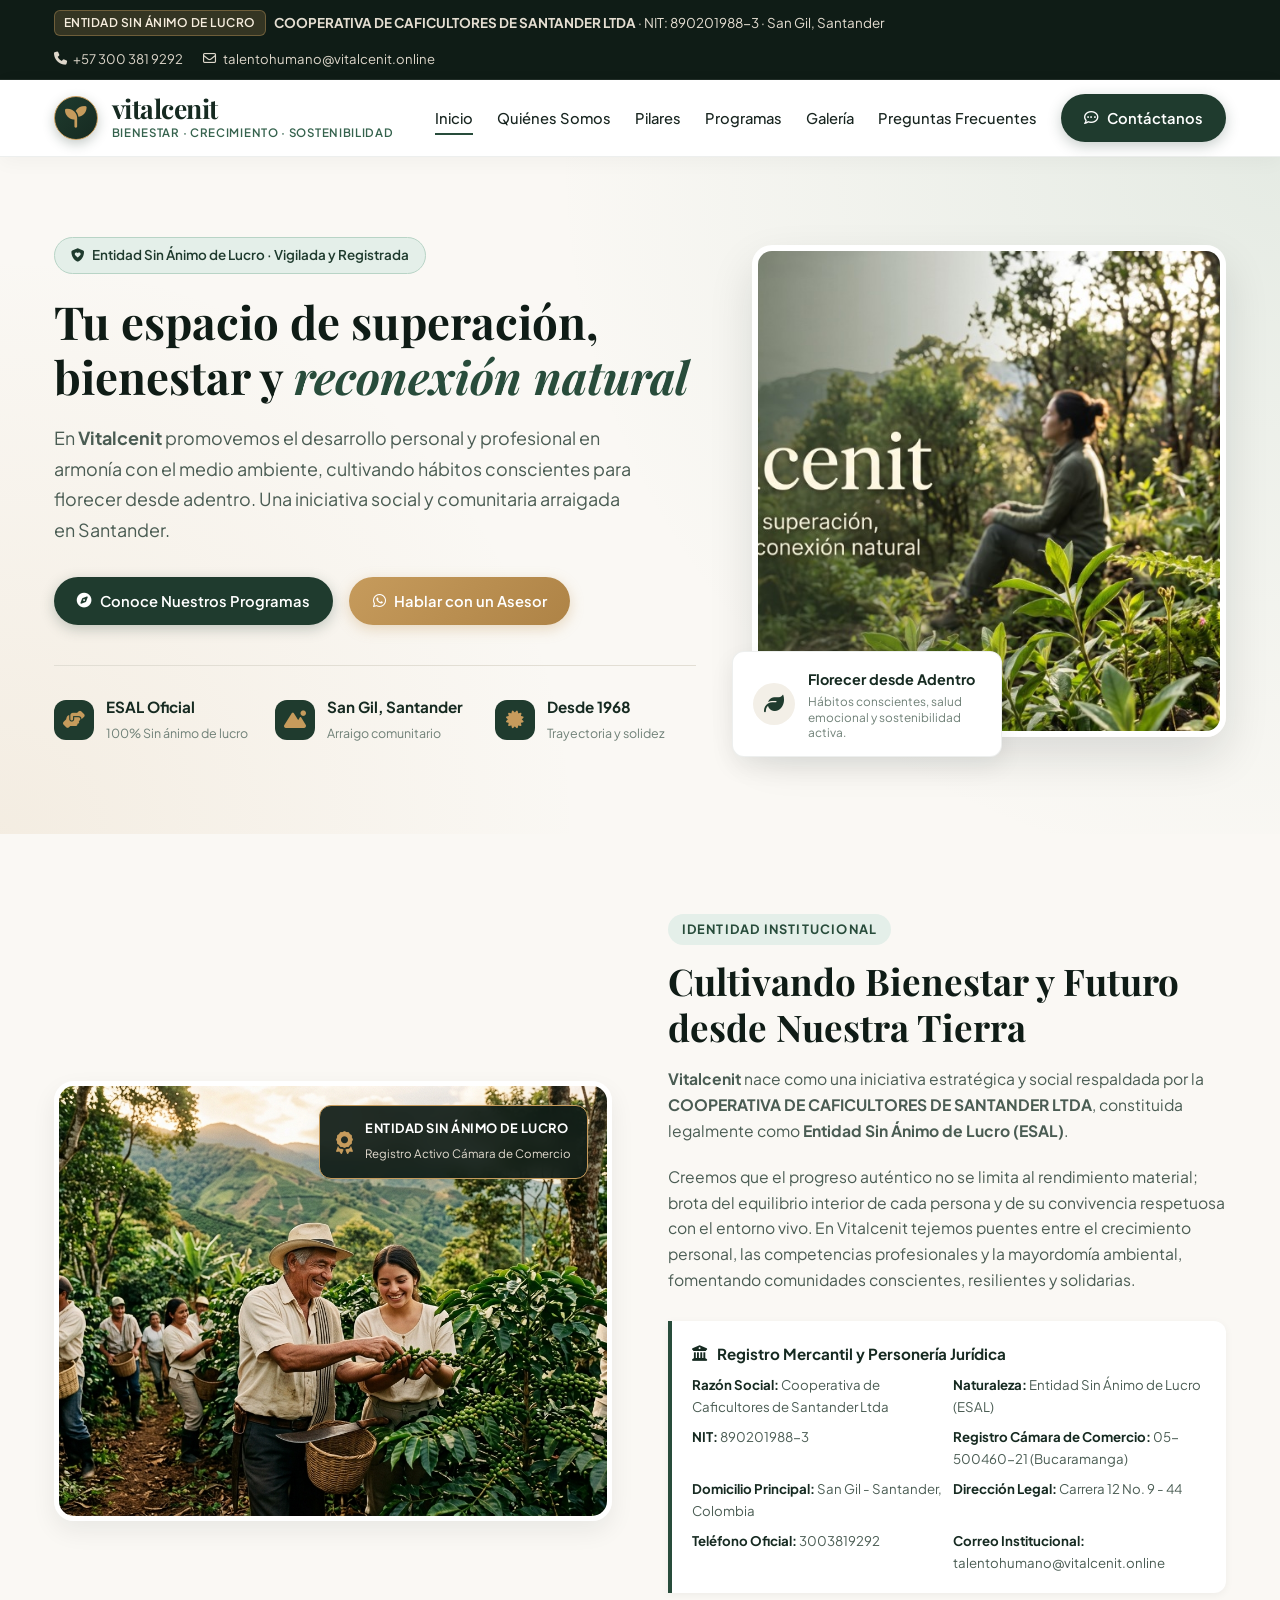
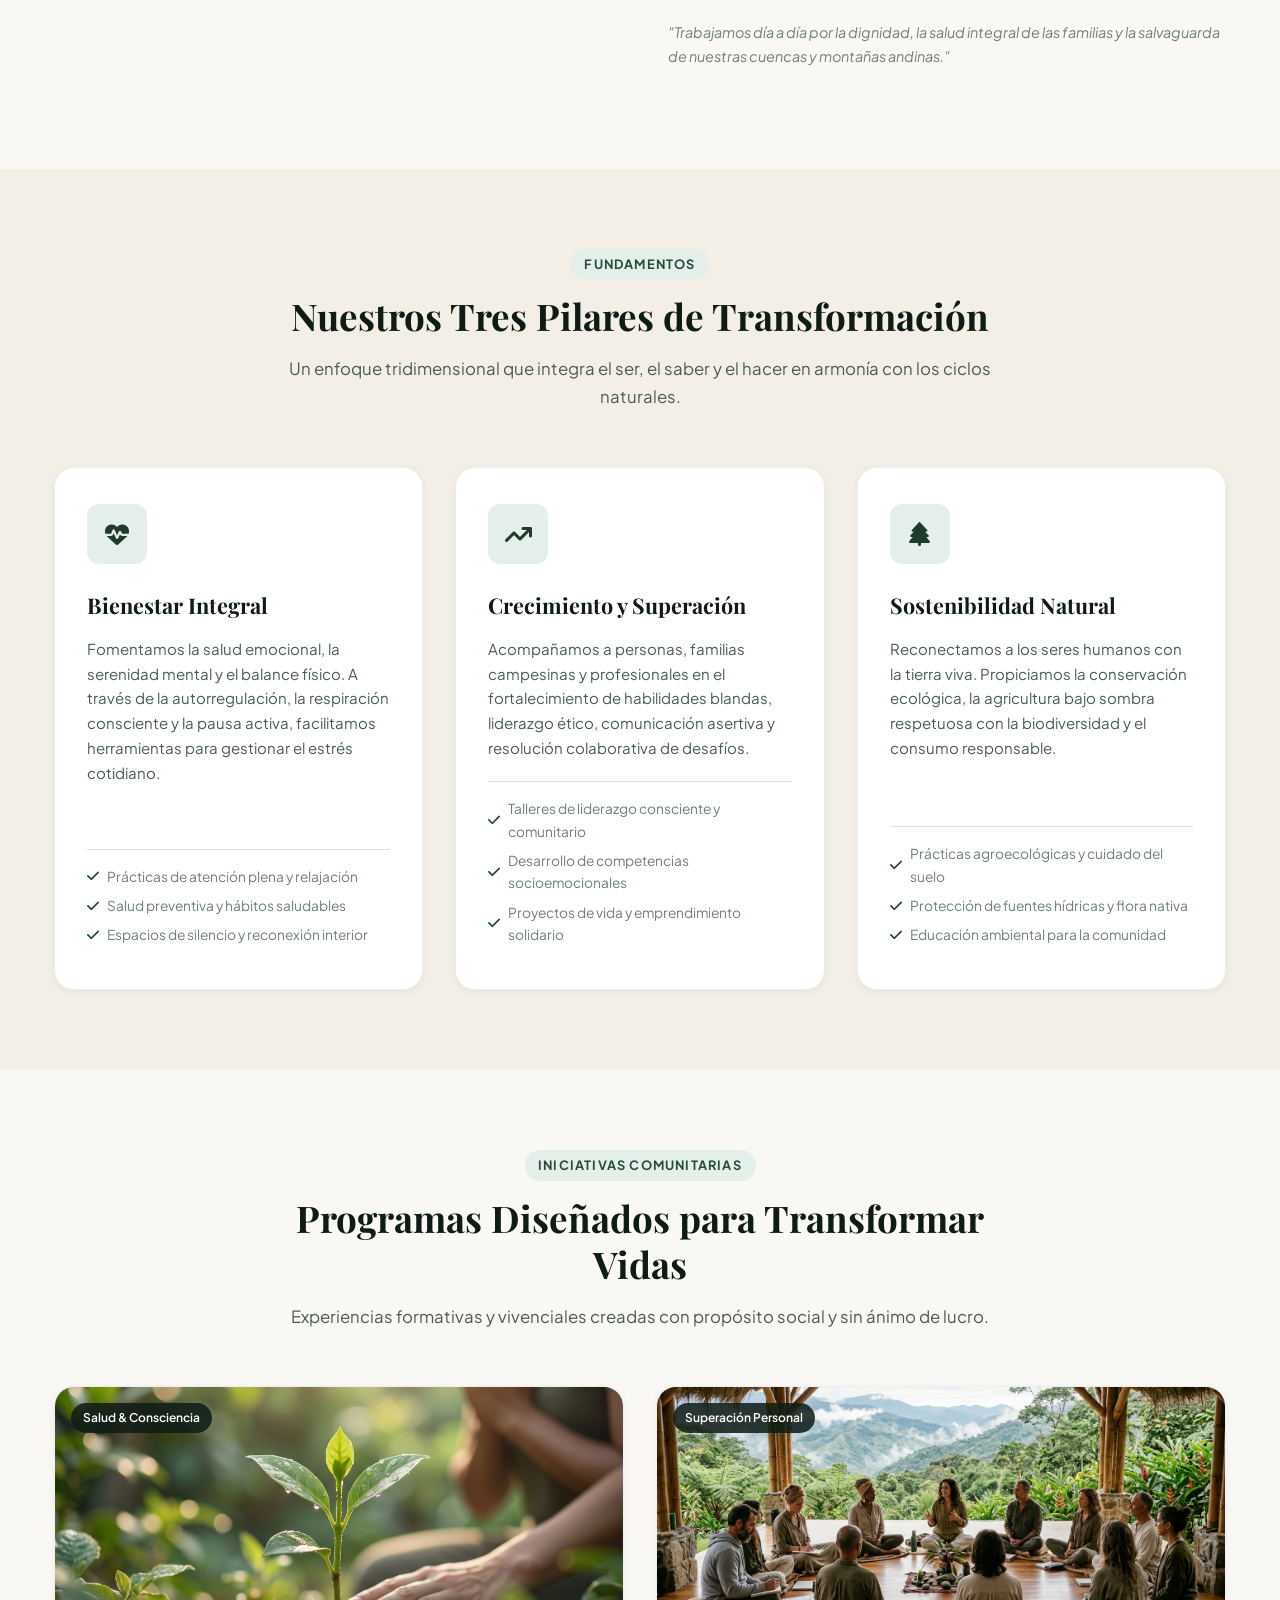
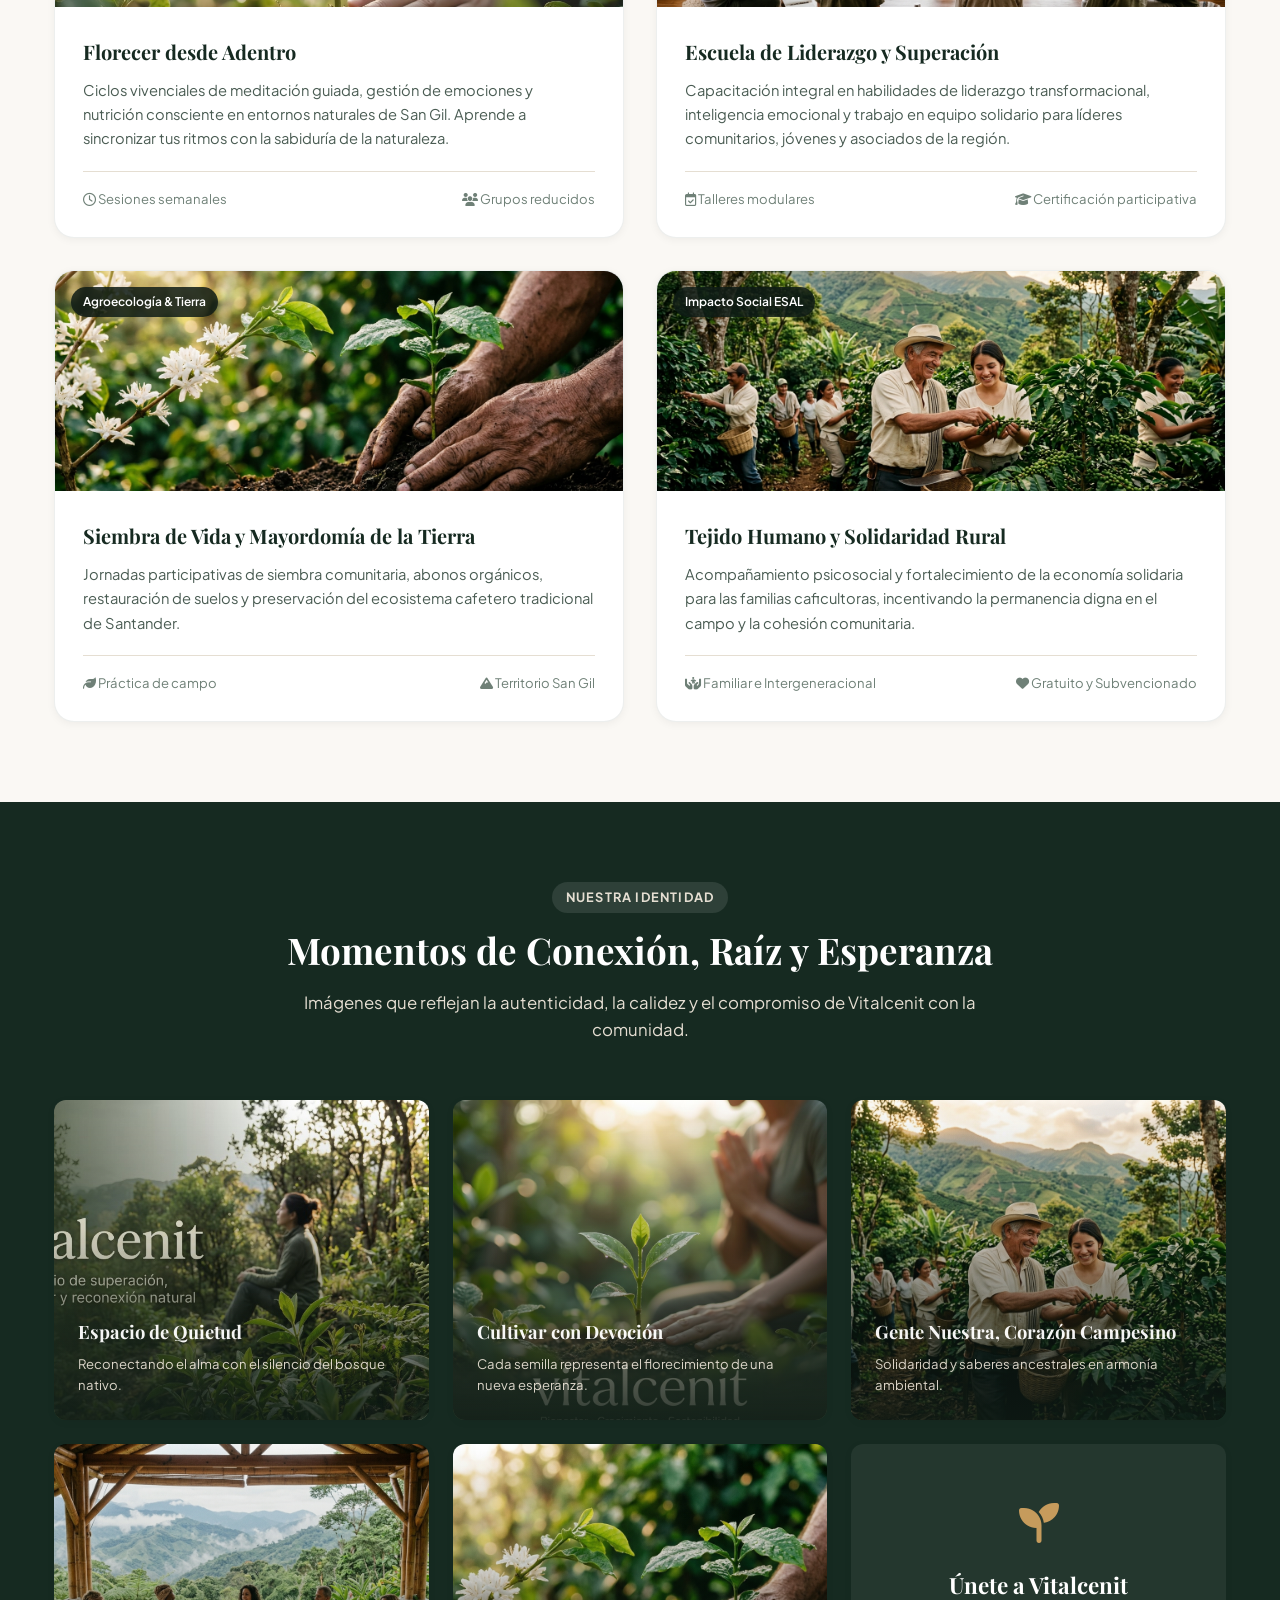
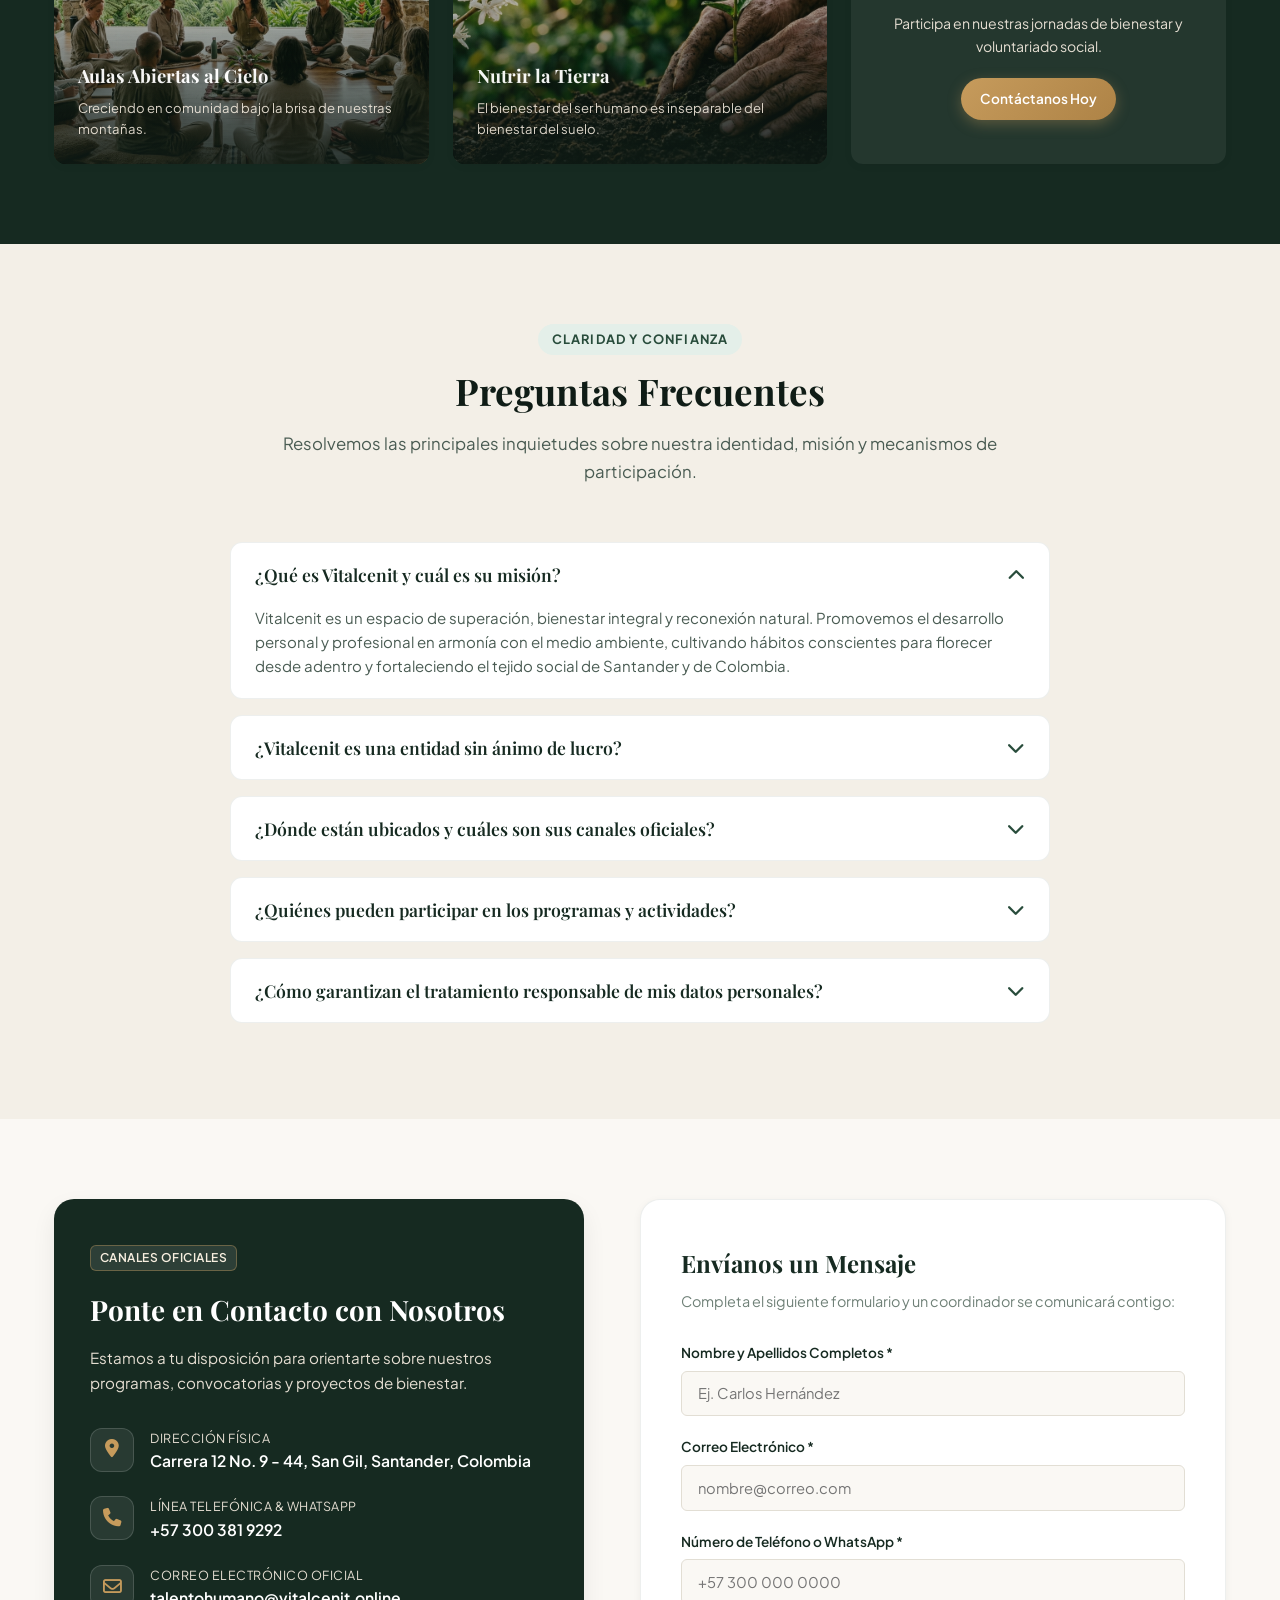
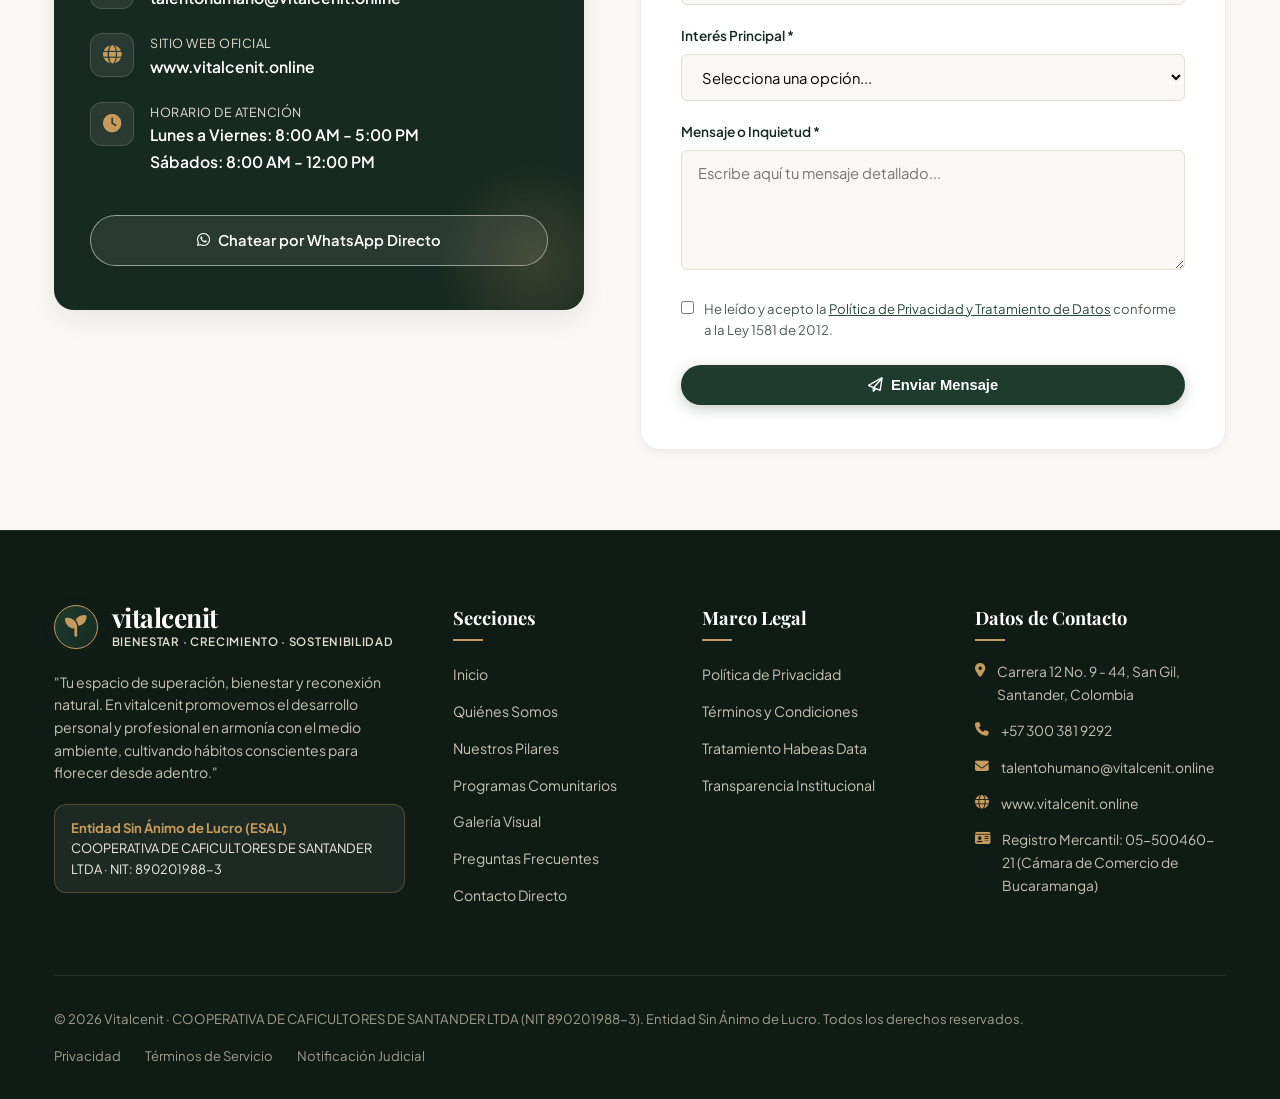
==== index.html @ c58ff238 "Sitio web oficial de Vitalcenit - Entidad Sin Animo de Lucro" ====
<!DOCTYPE html>
<html lang="es">
<head>
    <meta charset="UTF-8">
    <meta name="viewport" content="width=device-width, initial-scale=1.0">
    <title>Vitalcenit | Superación, Bienestar y Reconexión Natural · ESAL</title>
    <meta name="description" content="Vitalcenit es un espacio de bienestar integral, superación personal y sostenibilidad ambiental impulsado por la Cooperativa de Caficultores de Santander Ltda (NIT 890201988-3), Entidad Sin Ánimo de Lucro en San Gil, Santander.">
    <meta name="keywords" content="Vitalcenit, bienestar, superación personal, reconexión natural, hábitos conscientes, sostenibilidad, Santander, San Gil, Entidad Sin Ánimo de Lucro, Cooperativa de Caficultores">
    <meta name="robots" content="index, follow">

    <!-- Open Graph / Meta -->
    <meta property="og:type" content="website">
    <meta property="og:url" content="https://www.vitalcenit.online/">
    <meta property="og:title" content="Vitalcenit | Bienestar, Crecimiento y Sostenibilidad">
    <meta property="og:description" content="Tu espacio de superación, bienestar y reconexión natural en armonía con el medio ambiente. Entidad Sin Ánimo de Lucro.">
    <meta property="og:image" content="https://www.vitalcenit.online/vitalcenit_hero_banner.jpg">

    <!-- Google Fonts -->
    <link rel="preconnect" href="https://fonts.googleapis.com">
    <link rel="preconnect" href="https://fonts.gstatic.com" crossorigin>
    <link href="https://fonts.googleapis.com/css2?family=Playfair+Display:ital,wght@0,600;0,700;1,400&family=Plus+Jakarta+Sans:wght@300;400;500;600;700&display=swap" rel="stylesheet">
    
    <!-- Font Awesome -->
    <link rel="stylesheet" href="https://cdnjs.cloudflare.com/ajax/libs/font-awesome/6.4.0/css/all.min.css">
    
    <!-- Estilos -->
    <link rel="stylesheet" href="styles.css">
</head>
<body>

    <!-- BARRA SUPERIOR INSTITUCIONAL -->
    <div class="top-bar">
        <div class="container top-bar-content">
            <div class="top-bar-badge">
                <span class="esal-tag">Entidad Sin Ánimo de Lucro</span>
                <span><strong>COOPERATIVA DE CAFICULTORES DE SANTANDER LTDA</strong> · NIT: 890201988-3 · San Gil, Santander</span>
            </div>
            <div class="top-bar-links">
                <a href="tel:3003819292"><i class="fa-solid fa-phone"></i> +57 300 381 9292</a>
                <a href="mailto:talentohumano@vitalcenit.online"><i class="fa-regular fa-envelope"></i> talentohumano@vitalcenit.online</a>
            </div>
        </div>
    </div>

    <!-- NAVBAR NAVEGACIÓN -->
    <header class="navbar">
        <div class="container nav-container">
            <a href="index.html" class="brand-logo" aria-label="Vitalcenit Inicio">
                <div class="logo-symbol">
                    <i class="fa-solid fa-seedling"></i>
                </div>
                <div class="logo-text-block">
                    <span class="logo-title">vitalcenit</span>
                    <span class="logo-subtitle">Bienestar · Crecimiento · Sostenibilidad</span>
                </div>
            </a>

            <nav class="nav-links">
                <a href="#inicio" class="nav-link active">Inicio</a>
                <a href="#quienes-somos" class="nav-link">Quiénes Somos</a>
                <a href="#pilares" class="nav-link">Pilares</a>
                <a href="#programas" class="nav-link">Programas</a>
                <a href="#galeria" class="nav-link">Galería</a>
                <a href="#faq" class="nav-link">Preguntas Frecuentes</a>
                <a href="#contacto" class="btn btn-primary"><i class="fa-regular fa-comment-dots"></i> Contáctanos</a>
            </nav>

            <button class="mobile-menu-btn" aria-label="Menú de navegación">
                <i class="fa-solid fa-bars"></i>
            </button>
        </div>
    </header>

    <!-- SECCIÓN HERO -->
    <section id="inicio" class="hero">
        <div class="container">
            <div class="hero-grid">
                <div class="hero-content">
                    <div class="hero-badge">
                        <i class="fa-solid fa-shield-heart"></i>
                        <span>Entidad Sin Ánimo de Lucro · Vigilada y Registrada</span>
                    </div>

                    <h1 class="hero-title">
                        Tu espacio de superación, bienestar y <span>reconexión natural</span>
                    </h1>

                    <p class="hero-description">
                        En <strong>Vitalcenit</strong> promovemos el desarrollo personal y profesional en armonía con el medio ambiente, cultivando hábitos conscientes para florecer desde adentro. Una iniciativa social y comunitaria arraigada en Santander.
                    </p>

                    <div class="hero-actions">
                        <a href="#programas" class="btn btn-primary">
                            <i class="fa-solid fa-compass"></i> Conoce Nuestros Programas
                        </a>
                        <a href="https://wa.me/573003819292?text=Hola,%20quisiera%20recibir%20información%20sobre%20los%20programas%20de%20bienestar%20de%20Vitalcenit" target="_blank" rel="noopener" class="btn btn-gold">
                            <i class="fa-brands fa-whatsapp"></i> Hablar con un Asesor
                        </a>
                    </div>

                    <div class="hero-trust-row">
                        <div class="trust-item">
                            <div class="trust-icon">
                                <i class="fa-solid fa-handshake-angle"></i>
                            </div>
                            <div class="trust-text">
                                <strong>ESAL Oficial</strong>
                                <span>100% Sin ánimo de lucro</span>
                            </div>
                        </div>

                        <div class="trust-item">
                            <div class="trust-icon">
                                <i class="fa-solid fa-mountain-sun"></i>
                            </div>
                            <div class="trust-text">
                                <strong>San Gil, Santander</strong>
                                <span>Arraigo comunitario</span>
                            </div>
                        </div>

                        <div class="trust-item">
                            <div class="trust-icon">
                                <i class="fa-solid fa-certificate"></i>
                            </div>
                            <div class="trust-text">
                                <strong>Desde 1968</strong>
                                <span>Trayectoria y solidez</span>
                            </div>
                        </div>
                    </div>
                </div>

                <div class="hero-visual">
                    <div class="hero-image-card">
                        <img src="vitalcenit_hero_banner.jpg" alt="Vitalcenit - Espacio de superación, bienestar y reconexión natural">
                    </div>
                    <div class="floating-badge">
                        <div class="floating-badge-icon">
                            <i class="fa-solid fa-leaf"></i>
                        </div>
                        <div class="floating-badge-text">
                            <h5>Florecer desde Adentro</h5>
                            <p>Hábitos conscientes, salud emocional y sostenibilidad activa.</p>
                        </div>
                    </div>
                </div>
            </div>
        </div>
    </section>

    <!-- SECCIÓN QUIÉNES SOMOS / INSTITUCIONAL -->
    <section id="quienes-somos" class="section">
        <div class="container">
            <div class="about-grid">
                <div class="about-image-wrapper">
                    <div class="about-image">
                        <img src="vitalcenit_comunidad_sostenible.jpg" alt="Comunidad de caficultores y familias en Santander en armonía con la naturaleza">
                    </div>
                    <div class="esal-verified-stamp">
                        <div class="esal-stamp-icon">
                            <i class="fa-solid fa-award"></i>
                        </div>
                        <div class="esal-stamp-text">
                            <strong>Entidad Sin Ánimo de Lucro</strong>
                            <span>Registro Activo Cámara de Comercio</span>
                        </div>
                    </div>
                </div>

                <div class="about-content">
                    <span class="section-tag">Identidad Institucional</span>
                    <h2 class="section-title">Cultivando Bienestar y Futuro desde Nuestra Tierra</h2>
                    
                    <p>
                        <strong>Vitalcenit</strong> nace como una iniciativa estratégica y social respaldada por la <strong>COOPERATIVA DE CAFICULTORES DE SANTANDER LTDA</strong>, constituida legalmente como <strong>Entidad Sin Ánimo de Lucro (ESAL)</strong>.
                    </p>
                    <p>
                        Creemos que el progreso auténtico no se limita al rendimiento material; brota del equilibrio interior de cada persona y de su convivencia respetuosa con el entorno vivo. En Vitalcenit tejemos puentes entre el crecimiento personal, las competencias profesionales y la mayordomía ambiental, fomentando comunidades conscientes, resilientes y solidarias.
                    </p>

                    <!-- CUADRO DE DATOS OFICIALES DE CÁMARA DE COMERCIO -->
                    <div class="chamber-box" id="transparencia">
                        <div class="chamber-header">
                            <i class="fa-solid fa-building-columns"></i>
                            <span>Registro Mercantil y Personería Jurídica</span>
                        </div>
                        <ul class="chamber-list">
                            <li><strong>Razón Social:</strong> Cooperativa de Caficultores de Santander Ltda</li>
                            <li><strong>Naturaleza:</strong> Entidad Sin Ánimo de Lucro (ESAL)</li>
                            <li><strong>NIT:</strong> 890201988-3</li>
                            <li><strong>Registro Cámara de Comercio:</strong> 05-500460-21 (Bucaramanga)</li>
                            <li><strong>Domicilio Principal:</strong> San Gil - Santander, Colombia</li>
                            <li><strong>Dirección Legal:</strong> Carrera 12 No. 9 - 44</li>
                            <li><strong>Teléfono Oficial:</strong> 3003819292</li>
                            <li><strong>Correo Institucional:</strong> talentohumano@vitalcenit.online</li>
                        </ul>
                    </div>

                    <p style="font-size: 0.9rem; color: var(--text-muted); font-style: italic;">
                        "Trabajamos día a día por la dignidad, la salud integral de las familias y la salvaguarda de nuestras cuencas y montañas andinas."
                    </p>
                </div>
            </div>
        </div>
    </section>

    <!-- SECCIÓN PILARES FUNDAMENTALES -->
    <section id="pilares" class="section section-bg-sand">
        <div class="container">
            <div class="section-header">
                <span class="section-tag">Fundamentos</span>
                <h2 class="section-title">Nuestros Tres Pilares de Transformación</h2>
                <p class="section-desc">
                    Un enfoque tridimensional que integra el ser, el saber y el hacer en armonía con los ciclos naturales.
                </p>
            </div>

            <div class="pillars-grid">
                <!-- Pilar 1 -->
                <div class="pillar-card">
                    <div class="pillar-icon-box">
                        <i class="fa-solid fa-heart-pulse"></i>
                    </div>
                    <h4>Bienestar Integral</h4>
                    <p>
                        Fomentamos la salud emocional, la serenidad mental y el balance físico. A través de la autorregulación, la respiración consciente y la pausa activa, facilitamos herramientas para gestionar el estrés cotidiano.
                    </p>
                    <ul class="pillar-features">
                        <li><i class="fa-solid fa-check"></i> Prácticas de atención plena y relajación</li>
                        <li><i class="fa-solid fa-check"></i> Salud preventiva y hábitos saludables</li>
                        <li><i class="fa-solid fa-check"></i> Espacios de silencio y reconexión interior</li>
                    </ul>
                </div>

                <!-- Pilar 2 -->
                <div class="pillar-card">
                    <div class="pillar-icon-box">
                        <i class="fa-solid fa-arrow-trend-up"></i>
                    </div>
                    <h4>Crecimiento y Superación</h4>
                    <p>
                        Acompañamos a personas, familias campesinas y profesionales en el fortalecimiento de habilidades blandas, liderazgo ético, comunicación asertiva y resolución colaborativa de desafíos.
                    </p>
                    <ul class="pillar-features">
                        <li><i class="fa-solid fa-check"></i> Talleres de liderazgo consciente y comunitario</li>
                        <li><i class="fa-solid fa-check"></i> Desarrollo de competencias socioemocionales</li>
                        <li><i class="fa-solid fa-check"></i> Proyectos de vida y emprendimiento solidario</li>
                    </ul>
                </div>

                <!-- Pilar 3 -->
                <div class="pillar-card">
                    <div class="pillar-icon-box">
                        <i class="fa-solid fa-tree"></i>
                    </div>
                    <h4>Sostenibilidad Natural</h4>
                    <p>
                        Reconectamos a los seres humanos con la tierra viva. Propiciamos la conservación ecológica, la agricultura bajo sombra respetuosa con la biodiversidad y el consumo responsable.
                    </p>
                    <ul class="pillar-features">
                        <li><i class="fa-solid fa-check"></i> Prácticas agroecológicas y cuidado del suelo</li>
                        <li><i class="fa-solid fa-check"></i> Protección de fuentes hídricas y flora nativa</li>
                        <li><i class="fa-solid fa-check"></i> Educación ambiental para la comunidad</li>
                    </ul>
                </div>
            </div>
        </div>
    </section>

    <!-- SECCIÓN PROGRAMAS Y ACCIONES SOCIALES -->
    <section id="programas" class="section">
        <div class="container">
            <div class="section-header">
                <span class="section-tag">Iniciativas Comunitarias</span>
                <h2 class="section-title">Programas Diseñados para Transformar Vidas</h2>
                <p class="section-desc">
                    Experiencias formativas y vivenciales creadas con propósito social y sin ánimo de lucro.
                </p>
            </div>

            <div class="programs-grid">
                <!-- Programa 1 -->
                <div class="program-card">
                    <div class="program-img-wrapper">
                        <img src="vitalcenit_bienestar_brote.jpg" alt="Programa Florecer desde Adentro - Bienestar y Hábitos Conscientes">
                        <span class="program-badge">Salud & Consciencia</span>
                    </div>
                    <div class="program-body">
                        <h4>Florecer desde Adentro</h4>
                        <p>
                            Ciclos vivenciales de meditación guiada, gestión de emociones y nutrición consciente en entornos naturales de San Gil. Aprende a sincronizar tus ritmos con la sabiduría de la naturaleza.
                        </p>
                        <div class="program-meta">
                            <span><i class="fa-regular fa-clock"></i> Sesiones semanales</span>
                            <span><i class="fa-solid fa-users"></i> Grupos reducidos</span>
                        </div>
                    </div>
                </div>

                <!-- Programa 2 -->
                <div class="program-card">
                    <div class="program-img-wrapper">
                        <img src="vitalcenit_taller_bienestar.jpg" alt="Escuela de Liderazgo Consciente y Desarrollo Personal">
                        <span class="program-badge">Superación Personal</span>
                    </div>
                    <div class="program-body">
                        <h4>Escuela de Liderazgo y Superación</h4>
                        <p>
                            Capacitación integral en habilidades de liderazgo transformacional, inteligencia emocional y trabajo en equipo solidario para líderes comunitarios, jóvenes y asociados de la región.
                        </p>
                        <div class="program-meta">
                            <span><i class="fa-regular fa-calendar-check"></i> Talleres modulares</span>
                            <span><i class="fa-solid fa-graduation-cap"></i> Certificación participativa</span>
                        </div>
                    </div>
                </div>

                <!-- Programa 3 -->
                <div class="program-card">
                    <div class="program-img-wrapper">
                        <img src="vitalcenit_reconeccion_naturaleza.jpg" alt="Iniciativa Agroecológica y Cuidado del Entorno">
                        <span class="program-badge">Agroecología & Tierra</span>
                    </div>
                    <div class="program-body">
                        <h4>Siembra de Vida y Mayordomía de la Tierra</h4>
                        <p>
                            Jornadas participativas de siembra comunitaria, abonos orgánicos, restauración de suelos y preservación del ecosistema cafetero tradicional de Santander.
                        </p>
                        <div class="program-meta">
                            <span><i class="fa-solid fa-leaf"></i> Práctica de campo</span>
                            <span><i class="fa-solid fa-mountain"></i> Territorio San Gil</span>
                        </div>
                    </div>
                </div>

                <!-- Programa 4 -->
                <div class="program-card">
                    <div class="program-img-wrapper">
                        <img src="vitalcenit_comunidad_sostenible.jpg" alt="Tejido Solidario y Familia Cafetera">
                        <span class="program-badge">Impacto Social ESAL</span>
                    </div>
                    <div class="program-body">
                        <h4>Tejido Humano y Solidaridad Rural</h4>
                        <p>
                            Acompañamiento psicosocial y fortalecimiento de la economía solidaria para las familias caficultoras, incentivando la permanencia digna en el campo y la cohesión comunitaria.
                        </p>
                        <div class="program-meta">
                            <span><i class="fa-solid fa-hands-holding-child"></i> Familiar e Intergeneracional</span>
                            <span><i class="fa-solid fa-heart"></i> Gratuito y Subvencionado</span>
                        </div>
                    </div>
                </div>
            </div>
        </div>
    </section>

    <!-- GALERÍA DE IDENTIDAD VISUAL -->
    <section id="galeria" class="section section-bg-forest">
        <div class="container">
            <div class="section-header">
                <span class="section-tag light">Nuestra Identidad</span>
                <h2 class="section-title light">Momentos de Conexión, Raíz y Esperanza</h2>
                <p class="section-desc light">
                    Imágenes que reflejan la autenticidad, la calidez y el compromiso de Vitalcenit con la comunidad.
                </p>
            </div>

            <div class="gallery-grid">
                <div class="gallery-item">
                    <img src="vitalcenit_hero_banner.jpg" alt="Reconexión con la naturaleza en Santander">
                    <div class="gallery-overlay">
                        <h5>Espacio de Quietud</h5>
                        <p>Reconectando el alma con el silencio del bosque nativo.</p>
                    </div>
                </div>

                <div class="gallery-item">
                    <img src="vitalcenit_bienestar_brote.jpg" alt="Cuidado del nuevo brote y gratitud">
                    <div class="gallery-overlay">
                        <h5>Cultivar con Devoción</h5>
                        <p>Cada semilla representa el florecimiento de una nueva esperanza.</p>
                    </div>
                </div>

                <div class="gallery-item">
                    <img src="vitalcenit_comunidad_sostenible.jpg" alt="Familias y productores de café de Santander">
                    <div class="gallery-overlay">
                        <h5>Gente Nuestra, Corazón Campesino</h5>
                        <p>Solidaridad y saberes ancestrales en armonía ambiental.</p>
                    </div>
                </div>

                <div class="gallery-item">
                    <img src="vitalcenit_taller_bienestar.jpg" alt="Taller de desarrollo en biocasas de madera">
                    <div class="gallery-overlay">
                        <h5>Aulas Abiertas al Cielo</h5>
                        <p>Creciendo en comunidad bajo la brisa de nuestras montañas.</p>
                    </div>
                </div>

                <div class="gallery-item">
                    <img src="vitalcenit_reconeccion_naturaleza.jpg" alt="Tierra fértil y florecimiento de cafeto">
                    <div class="gallery-overlay">
                        <h5>Nutrir la Tierra</h5>
                        <p>El bienestar del ser humano es inseparable del bienestar del suelo.</p>
                    </div>
                </div>

                <div class="gallery-item" style="display: flex; align-items: center; justify-content: center; background: rgba(255,255,255,0.06); padding: 2rem; border-radius: var(--radius-md); text-align: center;">
                    <div>
                        <div style="font-size: 2.5rem; color: var(--gold-500); margin-bottom: 0.75rem;"><i class="fa-solid fa-seedling"></i></div>
                        <h5 style="font-family: var(--font-heading); font-size: 1.4rem; color: var(--white); margin-bottom: 0.5rem;">Únete a Vitalcenit</h5>
                        <p style="font-size: 0.88rem; color: var(--sand-200); margin-bottom: 1.25rem;">Participa en nuestras jornadas de bienestar y voluntariado social.</p>
                        <a href="#contacto" class="btn btn-gold" style="font-size: 0.85rem; padding: 0.6rem 1.2rem;">Contáctanos Hoy</a>
                    </div>
                </div>
            </div>
        </div>
    </section>

    <!-- PREGUNTAS FRECUENTES (FAQ) -->
    <section id="faq" class="section section-bg-sand">
        <div class="container">
            <div class="section-header">
                <span class="section-tag">Claridad y Confianza</span>
                <h2 class="section-title">Preguntas Frecuentes</h2>
                <p class="section-desc">
                    Resolvemos las principales inquietudes sobre nuestra identidad, misión y mecanismos de participación.
                </p>
            </div>

            <div class="faq-container">
                <div class="faq-item active">
                    <button class="faq-question">
                        <span>¿Qué es Vitalcenit y cuál es su misión?</span>
                        <i class="fa-solid fa-chevron-down"></i>
                    </button>
                    <div class="faq-answer">
                        Vitalcenit es un espacio de superación, bienestar integral y reconexión natural. Promovemos el desarrollo personal y profesional en armonía con el medio ambiente, cultivando hábitos conscientes para florecer desde adentro y fortaleciendo el tejido social de Santander y de Colombia.
                    </div>
                </div>

                <div class="faq-item">
                    <button class="faq-question">
                        <span>¿Vitalcenit es una entidad sin ánimo de lucro?</span>
                        <i class="fa-solid fa-chevron-down"></i>
                    </button>
                    <div class="faq-answer">
                        Sí, absolutamente. Vitalcenit es una iniciativa social desarrollada por la <strong>COOPERATIVA DE CAFICULTORES DE SANTANDER LTDA</strong>, constituida legalmente como <strong>Entidad Sin Ánimo de Lucro (ESAL)</strong>, identificada con NIT 890201988-3 y registrada ante la Cámara de Comercio de Bucaramanga (No. 05-500460-21). Todos nuestros recursos y actividades están orientados al beneficio comunitario y social.
                    </div>
                </div>

                <div class="faq-item">
                    <button class="faq-question">
                        <span>¿Dónde están ubicados y cuáles son sus canales oficiales?</span>
                        <i class="fa-solid fa-chevron-down"></i>
                    </button>
                    <div class="faq-answer">
                        Nuestra sede principal se encuentra en <strong>Carrera 12 No. 9 - 44, San Gil, Santander, Colombia</strong>. Puedes contactarnos por teléfono o WhatsApp al <strong>+57 300 381 9292</strong>, mediante el correo electrónico oficial <strong>talentohumano@vitalcenit.online</strong> o visitando nuestro sitio web oficial <strong>www.vitalcenit.online</strong>.
                    </div>
                </div>

                <div class="faq-item">
                    <button class="faq-question">
                        <span>¿Quiénes pueden participar en los programas y actividades?</span>
                        <i class="fa-solid fa-chevron-down"></i>
                    </button>
                    <div class="faq-answer">
                        Nuestros talleres y programas están abiertos a personas adultas, jóvenes, familias campesinas, caficultores asociados y miembros de la comunidad que busquen mejorar su calidad de vida, desarrollar hábitos saludables de manejo del estrés y aprender prácticas agroecológicas sostenibles.
                    </div>
                </div>

                <div class="faq-item">
                    <button class="faq-question">
                        <span>¿Cómo garantizan el tratamiento responsable de mis datos personales?</span>
                        <i class="fa-solid fa-chevron-down"></i>
                    </button>
                    <div class="faq-answer">
                        En cumplimiento de la Ley 1581 de 2012 (Ley de Habeas Data en Colombia), tratamos la información personal bajo estrictas medidas de confidencialidad, seguridad y con fines exclusivamente vinculados a la prestación de nuestros servicios institucionales. Puedes consultar nuestra <a href="politica-de-privacidad.html" style="color:var(--forest-700); text-decoration:underline;">Política de Privacidad aquí</a>.
                    </div>
                </div>
            </div>
        </div>
    </section>

    <!-- SECCIÓN CONTACTO DIRECTO -->
    <section id="contacto" class="section">
        <div class="container">
            <div class="contact-grid">
                <!-- Información de contacto -->
                <div class="contact-info-card">
                    <span class="esal-tag" style="background:rgba(255,255,255,0.1); margin-bottom:1rem; display:inline-block;">Canales Oficiales</span>
                    <h3>Ponte en Contacto con Nosotros</h3>
                    <p>
                        Estamos a tu disposición para orientarte sobre nuestros programas, convocatorias y proyectos de bienestar.
                    </p>

                    <div class="contact-channels">
                        <div class="channel-item">
                            <div class="channel-icon">
                                <i class="fa-solid fa-location-dot"></i>
                            </div>
                            <div class="channel-details">
                                <span>Dirección Física</span>
                                <strong>Carrera 12 No. 9 - 44, San Gil, Santander, Colombia</strong>
                            </div>
                        </div>

                        <div class="channel-item">
                            <div class="channel-icon">
                                <i class="fa-solid fa-phone"></i>
                            </div>
                            <div class="channel-details">
                                <span>Línea Telefónica & WhatsApp</span>
                                <a href="tel:3003819292">+57 300 381 9292</a>
                            </div>
                        </div>

                        <div class="channel-item">
                            <div class="channel-icon">
                                <i class="fa-regular fa-envelope"></i>
                            </div>
                            <div class="channel-details">
                                <span>Correo Electrónico Oficial</span>
                                <a href="mailto:talentohumano@vitalcenit.online">talentohumano@vitalcenit.online</a>
                            </div>
                        </div>

                        <div class="channel-item">
                            <div class="channel-icon">
                                <i class="fa-solid fa-globe"></i>
                            </div>
                            <div class="channel-details">
                                <span>Sitio Web Oficial</span>
                                <a href="https://www.vitalcenit.online" target="_blank" rel="noopener">www.vitalcenit.online</a>
                            </div>
                        </div>

                        <div class="channel-item">
                            <div class="channel-icon">
                                <i class="fa-solid fa-clock"></i>
                            </div>
                            <div class="channel-details">
                                <span>Horario de Atención</span>
                                <strong>Lunes a Viernes: 8:00 AM - 5:00 PM<br>Sábados: 8:00 AM - 12:00 PM</strong>
                            </div>
                        </div>
                    </div>

                    <a href="https://wa.me/573003819292?text=Hola,%20deseo%20comunicarme%20con%20Vitalcenit" target="_blank" rel="noopener" class="btn btn-outline-white" style="width: 100%;">
                        <i class="fa-brands fa-whatsapp"></i> Chatear por WhatsApp Directo
                    </a>
                </div>

                <!-- Formulario de contacto -->
                <div class="contact-form-card">
                    <h4>Envíanos un Mensaje</h4>
                    <p>Completa el siguiente formulario y un coordinador se comunicará contigo:</p>

                    <form id="vitalcenit-contact-form">
                        <div class="form-group">
                            <label for="form-name">Nombre y Apellidos Completos *</label>
                            <input type="text" id="form-name" class="form-control" placeholder="Ej. Carlos Hernández" required>
                        </div>

                        <div class="form-group">
                            <label for="form-email">Correo Electrónico *</label>
                            <input type="email" id="form-email" class="form-control" placeholder="nombre@correo.com" required>
                        </div>

                        <div class="form-group">
                            <label for="form-phone">Número de Teléfono o WhatsApp *</label>
                            <input type="tel" id="form-phone" class="form-control" placeholder="+57 300 000 0000" required>
                        </div>

                        <div class="form-group">
                            <label for="form-interest">Interés Principal *</label>
                            <select id="form-interest" class="form-control" required>
                                <option value="">Selecciona una opción...</option>
                                <option value="bienestar">Programa de Bienestar & Hábitos Conscientes</option>
                                <option value="liderazgo">Escuela de Liderazgo y Superación</option>
                                <option value="agroecologia">Iniciativas de Agroecología & Sostenibilidad</option>
                                <option value="alianza">Información Institucional / ESAL</option>
                                <option value="otro">Otro requerimiento</option>
                            </select>
                        </div>

                        <div class="form-group">
                            <label for="form-message">Mensaje o Inquietud *</label>
                            <textarea id="form-message" class="form-control" placeholder="Escribe aquí tu mensaje detallado..." required></textarea>
                        </div>

                        <div class="form-checkbox">
                            <input type="checkbox" id="form-privacy" required>
                            <label for="form-privacy">
                                He leído y acepto la <a href="politica-de-privacidad.html" target="_blank">Política de Privacidad y Tratamiento de Datos</a> conforme a la Ley 1581 de 2012.
                            </label>
                        </div>

                        <button type="submit" class="btn btn-primary" style="width: 100%;">
                            <i class="fa-regular fa-paper-plane"></i> Enviar Mensaje
                        </button>
                    </form>
                </div>
            </div>
        </div>
    </section>

    <!-- FOOTER INSTITUCIONAL -->
    <footer class="site-footer">
        <div class="container">
            <div class="footer-grid">
                <!-- Columna 1: Marca y ESAL -->
                <div class="footer-col-brand">
                    <div class="brand-logo">
                        <div class="logo-symbol"><i class="fa-solid fa-seedling"></i></div>
                        <div class="logo-text-block">
                            <span class="logo-title">vitalcenit</span>
                            <span class="logo-subtitle">Bienestar · Crecimiento · Sostenibilidad</span>
                        </div>
                    </div>
                    <p>
                        "Tu espacio de superación, bienestar y reconexión natural. En vitalcenit promovemos el desarrollo personal y profesional en armonía con el medio ambiente, cultivando hábitos conscientes para florecer desde adentro."
                    </p>
                    <div class="footer-esal-badge">
                        <strong>Entidad Sin Ánimo de Lucro (ESAL)</strong>
                        <span>COOPERATIVA DE CAFICULTORES DE SANTANDER LTDA · NIT: 890201988-3</span>
                    </div>
                </div>

                <!-- Columna 2: Navegación -->
                <div>
                    <h4 class="footer-heading">Secciones</h4>
                    <ul class="footer-links">
                        <li><a href="#inicio">Inicio</a></li>
                        <li><a href="#quienes-somos">Quiénes Somos</a></li>
                        <li><a href="#pilares">Nuestros Pilares</a></li>
                        <li><a href="#programas">Programas Comunitarios</a></li>
                        <li><a href="#galeria">Galería Visual</a></li>
                        <li><a href="#faq">Preguntas Frecuentes</a></li>
                        <li><a href="#contacto">Contacto Directo</a></li>
                    </ul>
                </div>

                <!-- Columna 3: Legal & Cumplimiento -->
                <div>
                    <h4 class="footer-heading">Marco Legal</h4>
                    <ul class="footer-links">
                        <li><a href="politica-de-privacidad.html">Política de Privacidad</a></li>
                        <li><a href="terminos-y-condiciones.html">Términos y Condiciones</a></li>
                        <li><a href="politica-de-privacidad.html#habeas-data">Tratamiento Habeas Data</a></li>
                        <li><a href="#transparencia">Transparencia Institucional</a></li>
                    </ul>
                </div>

                <!-- Columna 4: Contacto Oficial -->
                <div>
                    <h4 class="footer-heading">Datos de Contacto</h4>
                    <ul class="footer-contact-list">
                        <li>
                            <i class="fa-solid fa-location-dot"></i>
                            <span>Carrera 12 No. 9 - 44, San Gil, Santander, Colombia</span>
                        </li>
                        <li>
                            <i class="fa-solid fa-phone"></i>
                            <span>+57 300 381 9292</span>
                        </li>
                        <li>
                            <i class="fa-solid fa-envelope"></i>
                            <span>talentohumano@vitalcenit.online</span>
                        </li>
                        <li>
                            <i class="fa-solid fa-globe"></i>
                            <span>www.vitalcenit.online</span>
                        </li>
                        <li>
                            <i class="fa-solid fa-id-card"></i>
                            <span>Registro Mercantil: 05-500460-21 (Cámara de Comercio de Bucaramanga)</span>
                        </li>
                    </ul>
                </div>
            </div>

            <div class="footer-bottom">
                <p>&copy; 2026 Vitalcenit · COOPERATIVA DE CAFICULTORES DE SANTANDER LTDA (NIT 890201988-3). Entidad Sin Ánimo de Lucro. Todos los derechos reservados.</p>
                <div class="footer-legal-links">
                    <a href="politica-de-privacidad.html">Privacidad</a>
                    <a href="terminos-y-condiciones.html">Términos de Servicio</a>
                    <a href="mailto:talentohumano@vitalcenit.online">Notificación Judicial</a>
                </div>
            </div>
        </div>
    </footer>

    <!-- Scripts -->
    <script src="app.js"></script>
</body>
</html>
---- styles.css ----
/* ==========================================================================
   VITALCENIT - ESTILOS OFICIALES
   Entidad Sin Ánimo de Lucro · San Gil, Santander
   ========================================================================== */

:root {
    --forest-950: #0f1c16;
    --forest-900: #162a21;
    --forest-800: #1f3b2e;
    --forest-700: #284c3b;
    --forest-600: #35624d;
    --emerald-500: #427c62;
    --sage-400: #6ea087;
    --sage-200: #b8d4c6;
    --sage-100: #e4efe9;
    --sage-50: #f2f7f4;

    --gold-500: #c69b5c;
    --gold-600: #ae8346;
    --gold-100: #f9f3e9;
    
    --sand-50: #faf8f4;
    --sand-100: #f3efe7;
    --sand-200: #e5ded2;
    
    --text-primary: #17241f;
    --text-secondary: #4a5c53;
    --text-muted: #6f8077;
    --text-inverse: #ffffff;

    --white: #ffffff;
    --card-bg: #ffffff;
    --border-color: #e2ded4;
    --border-light: rgba(31, 59, 46, 0.08);

    --font-heading: 'Playfair Display', Georgia, serif;
    --font-body: 'Plus Jakarta Sans', system-ui, -apple-system, sans-serif;

    --radius-sm: 6px;
    --radius-md: 12px;
    --radius-lg: 20px;
    --radius-full: 9999px;

    --shadow-sm: 0 2px 8px rgba(15, 28, 22, 0.05);
    --shadow-md: 0 10px 25px rgba(15, 28, 22, 0.07);
    --shadow-lg: 0 20px 45px rgba(15, 28, 22, 0.12);
    --transition: all 0.3s cubic-bezier(0.16, 1, 0.3, 1);
}

*, *::before, *::after {
    box-sizing: border-box;
    margin: 0;
    padding: 0;
}

html {
    scroll-behavior: smooth;
    font-size: 16px;
}

body {
    font-family: var(--font-body);
    color: var(--text-primary);
    background-color: var(--sand-50);
    line-height: 1.65;
    -webkit-font-smoothing: antialiased;
}

img {
    max-width: 100%;
    height: auto;
    display: block;
}

a {
    color: inherit;
    text-decoration: none;
    transition: var(--transition);
}

/* CONTENEDOR */
.container {
    width: 100%;
    max-width: 1220px;
    margin-left: auto;
    margin-right: auto;
    padding-left: 1.5rem;
    padding-right: 1.5rem;
}

/* TOP BAR INSTITUCIONAL */
.top-bar {
    background-color: var(--forest-950);
    color: var(--sand-200);
    font-size: 0.84rem;
    border-bottom: 1px solid rgba(255, 255, 255, 0.08);
    padding: 0.6rem 0;
}

.top-bar-content {
    display: flex;
    justify-content: space-between;
    align-items: center;
    flex-wrap: wrap;
    gap: 0.75rem;
}

.top-bar-badge {
    display: inline-flex;
    align-items: center;
    gap: 0.5rem;
    color: #e5ded2;
}

.esal-tag {
    background: rgba(198, 155, 92, 0.2);
    color: #f7eedf;
    border: 1px solid rgba(198, 155, 92, 0.4);
    padding: 0.15rem 0.55rem;
    border-radius: var(--radius-sm);
    font-weight: 600;
    font-size: 0.75rem;
    letter-spacing: 0.5px;
    text-transform: uppercase;
}

.top-bar-links {
    display: flex;
    align-items: center;
    gap: 1.25rem;
}

.top-bar-links a {
    color: #ded7cb;
    display: inline-flex;
    align-items: center;
    gap: 0.4rem;
    font-size: 0.82rem;
}

.top-bar-links a:hover {
    color: var(--white);
}

/* NAVBAR */
.navbar {
    background-color: rgba(255, 255, 255, 0.96);
    backdrop-filter: blur(12px);
    position: sticky;
    top: 0;
    z-index: 1000;
    border-bottom: 1px solid var(--border-light);
    box-shadow: 0 4px 20px rgba(15, 28, 22, 0.04);
}

.nav-container {
    display: flex;
    justify-content: space-between;
    align-items: center;
    padding-top: 0.85rem;
    padding-bottom: 0.85rem;
}

.brand-logo {
    display: flex;
    align-items: center;
    gap: 0.85rem;
}

.logo-symbol {
    width: 44px;
    height: 44px;
    background: linear-gradient(135deg, var(--forest-800), var(--forest-900));
    color: var(--gold-500);
    border-radius: 50%;
    display: flex;
    align-items: center;
    justify-content: center;
    font-size: 1.35rem;
    box-shadow: 0 4px 12px rgba(26, 51, 40, 0.25);
    border: 1.5px solid var(--gold-500);
}

.logo-text-block {
    display: flex;
    flex-direction: column;
}

.logo-title {
    font-family: var(--font-heading);
    font-size: 1.65rem;
    font-weight: 700;
    color: var(--forest-900);
    letter-spacing: -0.5px;
    line-height: 1.1;
}

.logo-subtitle {
    font-size: 0.72rem;
    color: var(--forest-600);
    letter-spacing: 0.7px;
    font-weight: 600;
    text-transform: uppercase;
}

.nav-links {
    display: flex;
    align-items: center;
    gap: 1.5rem;
}

.nav-link {
    font-size: 0.92rem;
    font-weight: 500;
    color: var(--text-primary);
    position: relative;
    padding: 0.3rem 0;
}

.nav-link::after {
    content: '';
    position: absolute;
    bottom: 0;
    left: 0;
    width: 0;
    height: 2px;
    background-color: var(--forest-700);
    transition: var(--transition);
}

.nav-link:hover::after,
.nav-link.active::after {
    width: 100%;
}

.mobile-menu-btn {
    display: none;
    background: none;
    border: none;
    font-size: 1.5rem;
    color: var(--forest-900);
    cursor: pointer;
}

/* BOTONES */
.btn {
    display: inline-flex;
    align-items: center;
    justify-content: center;
    gap: 0.5rem;
    font-size: 0.92rem;
    font-weight: 600;
    padding: 0.75rem 1.45rem;
    border-radius: var(--radius-full);
    cursor: pointer;
    transition: var(--transition);
    border: none;
    text-align: center;
}

.btn-primary {
    background-color: var(--forest-800);
    color: var(--white);
    box-shadow: 0 4px 14px rgba(31, 59, 46, 0.25);
}

.btn-primary:hover {
    background-color: var(--forest-950);
    transform: translateY(-2px);
    box-shadow: 0 6px 18px rgba(15, 28, 22, 0.35);
}

.btn-gold {
    background: linear-gradient(135deg, var(--gold-500), var(--gold-600));
    color: var(--white);
    box-shadow: 0 4px 14px rgba(198, 155, 92, 0.35);
}

.btn-gold:hover {
    filter: brightness(1.08);
    transform: translateY(-2px);
}

.btn-outline {
    background: transparent;
    color: var(--forest-900);
    border: 1.5px solid var(--forest-800);
}

.btn-outline:hover {
    background-color: var(--forest-800);
    color: var(--white);
}

.btn-outline-white {
    background: rgba(255, 255, 255, 0.08);
    color: var(--white);
    border: 1.5px solid rgba(255, 255, 255, 0.5);
    backdrop-filter: blur(4px);
}

.btn-outline-white:hover {
    background: var(--white);
    color: var(--forest-950);
}

/* HERO SECTION */
.hero {
    position: relative;
    padding: 5rem 0 5.5rem;
    background: radial-gradient(circle at top right, rgba(110, 160, 135, 0.15), transparent 50%),
                radial-gradient(circle at bottom left, rgba(198, 155, 92, 0.12), transparent 40%),
                var(--sand-50);
    overflow: hidden;
}

.hero-grid {
    display: grid;
    grid-template-columns: 1.15fr 0.85fr;
    gap: 3.5rem;
    align-items: center;
}

.hero-badge {
    display: inline-flex;
    align-items: center;
    gap: 0.5rem;
    background: var(--sage-100);
    color: var(--forest-800);
    padding: 0.4rem 1rem;
    border-radius: var(--radius-full);
    font-size: 0.84rem;
    font-weight: 600;
    margin-bottom: 1.25rem;
    border: 1px solid var(--sage-200);
}

.hero-title {
    font-family: var(--font-heading);
    font-size: 2.85rem;
    line-height: 1.2;
    color: var(--forest-950);
    margin-bottom: 1.25rem;
    font-weight: 700;
}

.hero-title span {
    color: var(--forest-700);
    font-style: italic;
}

.hero-description {
    font-size: 1.12rem;
    color: var(--text-secondary);
    line-height: 1.7;
    margin-bottom: 2rem;
    max-width: 580px;
}

.hero-actions {
    display: flex;
    flex-wrap: wrap;
    gap: 1rem;
    margin-bottom: 2.5rem;
}

.hero-trust-row {
    display: grid;
    grid-template-columns: repeat(3, 1fr);
    gap: 1.25rem;
    padding-top: 1.75rem;
    border-top: 1px solid var(--border-color);
}

.trust-item {
    display: flex;
    align-items: center;
    gap: 0.75rem;
}

.trust-icon {
    width: 40px;
    height: 40px;
    border-radius: var(--radius-md);
    background: var(--forest-800);
    color: var(--gold-500);
    display: flex;
    align-items: center;
    justify-content: center;
    font-size: 1.1rem;
    flex-shrink: 0;
}

.trust-text strong {
    display: block;
    font-size: 0.95rem;
    color: var(--forest-900);
}

.trust-text span {
    font-size: 0.78rem;
    color: var(--text-muted);
}

.hero-visual {
    position: relative;
}

.hero-image-card {
    position: relative;
    border-radius: var(--radius-lg);
    overflow: hidden;
    box-shadow: var(--shadow-lg);
    border: 6px solid var(--white);
}

.hero-image-card img {
    width: 100%;
    height: 480px;
    object-fit: cover;
    transition: transform 0.6s ease;
}

.hero-image-card:hover img {
    transform: scale(1.03);
}

.floating-badge {
    position: absolute;
    bottom: -1.25rem;
    left: -1.25rem;
    background: var(--white);
    padding: 1rem 1.25rem;
    border-radius: var(--radius-md);
    box-shadow: var(--shadow-md);
    border: 1px solid var(--border-light);
    display: flex;
    align-items: center;
    gap: 0.85rem;
    max-width: 270px;
}

.floating-badge-icon {
    width: 42px;
    height: 42px;
    background: var(--sand-100);
    color: var(--forest-800);
    border-radius: 50%;
    display: flex;
    align-items: center;
    justify-content: center;
    font-size: 1.25rem;
    flex-shrink: 0;
}

.floating-badge-text h5 {
    font-size: 0.9rem;
    color: var(--forest-900);
    margin-bottom: 0.15rem;
}

.floating-badge-text p {
    font-size: 0.74rem;
    color: var(--text-muted);
    line-height: 1.3;
}

/* SECCIONES COMUNES */
.section {
    padding: 5rem 0;
}

.section-bg-sand {
    background-color: var(--sand-100);
}

.section-bg-forest {
    background-color: var(--forest-900);
    color: var(--sand-50);
}

.section-header {
    text-align: center;
    max-width: 760px;
    margin: 0 auto 3.5rem;
}

.section-tag {
    display: inline-block;
    font-size: 0.8rem;
    font-weight: 700;
    text-transform: uppercase;
    letter-spacing: 1.2px;
    color: var(--forest-700);
    background: var(--sage-100);
    padding: 0.3rem 0.85rem;
    border-radius: var(--radius-full);
    margin-bottom: 0.85rem;
}

.section-tag.light {
    background: rgba(255, 255, 255, 0.1);
    color: var(--sand-200);
}

.section-title {
    font-family: var(--font-heading);
    font-size: 2.3rem;
    color: var(--forest-950);
    line-height: 1.25;
    margin-bottom: 1rem;
}

.section-title.light {
    color: var(--white);
}

.section-desc {
    font-size: 1.05rem;
    color: var(--text-secondary);
}

.section-desc.light {
    color: var(--sand-200);
}

/* QUIÉNES SOMOS / INSTITUCIONAL */
.about-grid {
    display: grid;
    grid-template-columns: 1fr 1fr;
    gap: 3.5rem;
    align-items: center;
}

.about-image-wrapper {
    position: relative;
}

.about-image {
    border-radius: var(--radius-lg);
    overflow: hidden;
    box-shadow: var(--shadow-md);
    border: 5px solid var(--white);
    height: 440px;
}

.about-image img {
    width: 100%;
    height: 100%;
    object-fit: cover;
}

.esal-verified-stamp {
    position: absolute;
    top: 1.5rem;
    right: 1.5rem;
    background: rgba(15, 28, 22, 0.92);
    backdrop-filter: blur(8px);
    color: var(--white);
    padding: 0.75rem 1rem;
    border-radius: var(--radius-md);
    border: 1px solid var(--gold-500);
    display: flex;
    align-items: center;
    gap: 0.75rem;
    box-shadow: var(--shadow-md);
}

.esal-stamp-icon {
    color: var(--gold-500);
    font-size: 1.4rem;
}

.esal-stamp-text strong {
    display: block;
    font-size: 0.8rem;
    letter-spacing: 0.5px;
    text-transform: uppercase;
}

.esal-stamp-text span {
    font-size: 0.72rem;
    color: var(--sand-200);
}

.about-content h3 {
    font-family: var(--font-heading);
    font-size: 1.85rem;
    color: var(--forest-900);
    margin-bottom: 1.25rem;
    line-height: 1.3;
}

.about-content p {
    color: var(--text-secondary);
    margin-bottom: 1.25rem;
    font-size: 0.98rem;
}

.chamber-box {
    background: var(--white);
    border-left: 4px solid var(--forest-700);
    padding: 1.25rem;
    border-radius: 0 var(--radius-md) var(--radius-md) 0;
    margin: 1.75rem 0;
    box-shadow: var(--shadow-sm);
}

.chamber-header {
    display: flex;
    align-items: center;
    gap: 0.6rem;
    color: var(--forest-900);
    font-weight: 700;
    font-size: 0.95rem;
    margin-bottom: 0.5rem;
}

.chamber-list {
    list-style: none;
    display: grid;
    grid-template-columns: 1fr 1fr;
    gap: 0.5rem;
    font-size: 0.83rem;
    color: var(--text-secondary);
}

.chamber-list li strong {
    color: var(--forest-900);
}

/* PILARES */
.pillars-grid {
    display: grid;
    grid-template-columns: repeat(3, 1fr);
    gap: 2rem;
}

.pillar-card {
    background: var(--card-bg);
    border-radius: var(--radius-lg);
    padding: 2.25rem 2rem;
    box-shadow: var(--shadow-sm);
    border: 1px solid var(--border-light);
    transition: var(--transition);
    position: relative;
    display: flex;
    flex-direction: column;
}

.pillar-card:hover {
    transform: translateY(-6px);
    box-shadow: var(--shadow-md);
    border-color: var(--sage-400);
}

.pillar-icon-box {
    width: 60px;
    height: 60px;
    border-radius: var(--radius-md);
    background: var(--sage-100);
    color: var(--forest-800);
    display: flex;
    align-items: center;
    justify-content: center;
    font-size: 1.5rem;
    margin-bottom: 1.5rem;
    transition: var(--transition);
}

.pillar-card:hover .pillar-icon-box {
    background: var(--forest-800);
    color: var(--gold-500);
}

.pillar-card h4 {
    font-family: var(--font-heading);
    font-size: 1.35rem;
    color: var(--forest-950);
    margin-bottom: 0.85rem;
}

.pillar-card p {
    color: var(--text-secondary);
    font-size: 0.94rem;
    margin-bottom: 1.25rem;
    flex-grow: 1;
}

.pillar-features {
    list-style: none;
    border-top: 1px solid var(--border-color);
    padding-top: 1rem;
    font-size: 0.86rem;
    color: var(--text-muted);
}

.pillar-features li {
    display: flex;
    align-items: center;
    gap: 0.5rem;
    margin-bottom: 0.4rem;
}

.pillar-features li i {
    color: var(--forest-700);
}

/* PROGRAMAS */
.programs-grid {
    display: grid;
    grid-template-columns: repeat(2, 1fr);
    gap: 2rem;
}

.program-card {
    background: var(--card-bg);
    border-radius: var(--radius-lg);
    overflow: hidden;
    border: 1px solid var(--border-light);
    box-shadow: var(--shadow-sm);
    display: flex;
    flex-direction: column;
    transition: var(--transition);
}

.program-card:hover {
    box-shadow: var(--shadow-md);
    transform: translateY(-4px);
}

.program-img-wrapper {
    height: 220px;
    overflow: hidden;
    position: relative;
}

.program-img-wrapper img {
    width: 100%;
    height: 100%;
    object-fit: cover;
    transition: transform 0.5s ease;
}

.program-card:hover .program-img-wrapper img {
    transform: scale(1.05);
}

.program-badge {
    position: absolute;
    top: 1rem;
    left: 1rem;
    background: rgba(15, 28, 22, 0.85);
    color: var(--white);
    padding: 0.3rem 0.75rem;
    border-radius: var(--radius-full);
    font-size: 0.75rem;
    font-weight: 600;
}

.program-body {
    padding: 1.75rem;
    display: flex;
    flex-direction: column;
    flex-grow: 1;
}

.program-body h4 {
    font-family: var(--font-heading);
    font-size: 1.25rem;
    color: var(--forest-900);
    margin-bottom: 0.6rem;
}

.program-body p {
    font-size: 0.92rem;
    color: var(--text-secondary);
    margin-bottom: 1.25rem;
    flex-grow: 1;
}

.program-meta {
    display: flex;
    justify-content: space-between;
    align-items: center;
    font-size: 0.82rem;
    color: var(--text-muted);
    border-top: 1px solid var(--sand-200);
    padding-top: 1rem;
}

/* GALERIA DE IDENTIDAD */
.gallery-grid {
    display: grid;
    grid-template-columns: repeat(3, 1fr);
    gap: 1.5rem;
}

.gallery-item {
    position: relative;
    border-radius: var(--radius-md);
    overflow: hidden;
    height: 320px;
    box-shadow: var(--shadow-sm);
}

.gallery-item img {
    width: 100%;
    height: 100%;
    object-fit: cover;
    transition: transform 0.5s ease;
}

.gallery-item:hover img {
    transform: scale(1.06);
}

.gallery-overlay {
    position: absolute;
    inset: 0;
    background: linear-gradient(to top, rgba(15, 28, 22, 0.9) 0%, rgba(15, 28, 22, 0.2) 60%, transparent 100%);
    padding: 1.5rem;
    display: flex;
    flex-direction: column;
    justify-content: flex-end;
    color: var(--white);
    opacity: 0.95;
    transition: var(--transition);
}

.gallery-overlay h5 {
    font-family: var(--font-heading);
    font-size: 1.15rem;
    margin-bottom: 0.35rem;
}

.gallery-overlay p {
    font-size: 0.82rem;
    color: var(--sand-200);
}

/* FAQ */
.faq-container {
    max-width: 820px;
    margin: 0 auto;
}

.faq-item {
    background: var(--white);
    border: 1px solid var(--border-light);
    border-radius: var(--radius-md);
    margin-bottom: 1rem;
    overflow: hidden;
    transition: var(--transition);
}

.faq-question {
    width: 100%;
    padding: 1.25rem 1.5rem;
    text-align: left;
    background: none;
    border: none;
    display: flex;
    justify-content: space-between;
    align-items: center;
    font-family: var(--font-heading);
    font-size: 1.1rem;
    color: var(--forest-900);
    cursor: pointer;
    font-weight: 600;
}

.faq-question i {
    color: var(--forest-700);
    transition: transform 0.3s ease;
}

.faq-answer {
    padding: 0 1.5rem 1.25rem;
    font-size: 0.94rem;
    color: var(--text-secondary);
    display: none;
    line-height: 1.6;
}

.faq-item.active .faq-answer {
    display: block;
}

.faq-item.active .faq-question i {
    transform: rotate(180deg);
}

/* CONTACTO */
.contact-grid {
    display: grid;
    grid-template-columns: 0.95fr 1.05fr;
    gap: 3.5rem;
    align-items: start;
}

.contact-info-card {
    background: var(--forest-900);
    color: var(--sand-50);
    border-radius: var(--radius-lg);
    padding: 2.75rem 2.25rem;
    box-shadow: var(--shadow-md);
    position: relative;
    overflow: hidden;
}

.contact-info-card::after {
    content: '';
    position: absolute;
    bottom: -50px;
    right: -50px;
    width: 200px;
    height: 200px;
    background: radial-gradient(circle, rgba(198, 155, 92, 0.2), transparent 70%);
    pointer-events: none;
}

.contact-info-card h3 {
    font-family: var(--font-heading);
    font-size: 1.75rem;
    color: var(--white);
    margin-bottom: 0.75rem;
}

.contact-info-card > p {
    color: var(--sand-200);
    font-size: 0.95rem;
    margin-bottom: 2rem;
}

.contact-channels {
    display: flex;
    flex-direction: column;
    gap: 1.35rem;
    margin-bottom: 2.5rem;
}

.channel-item {
    display: flex;
    align-items: flex-start;
    gap: 1rem;
}

.channel-icon {
    width: 44px;
    height: 44px;
    background: rgba(255, 255, 255, 0.08);
    border: 1px solid rgba(255, 255, 255, 0.15);
    border-radius: var(--radius-md);
    color: var(--gold-500);
    display: flex;
    align-items: center;
    justify-content: center;
    font-size: 1.15rem;
    flex-shrink: 0;
}

.channel-details span {
    display: block;
    font-size: 0.78rem;
    text-transform: uppercase;
    color: var(--sand-200);
    letter-spacing: 0.5px;
}

.channel-details a, .channel-details strong {
    font-size: 0.98rem;
    color: var(--white);
    font-weight: 600;
}

.contact-form-card {
    background: var(--white);
    padding: 2.75rem 2.5rem;
    border-radius: var(--radius-lg);
    box-shadow: var(--shadow-sm);
    border: 1px solid var(--border-light);
}

.contact-form-card h4 {
    font-family: var(--font-heading);
    font-size: 1.5rem;
    color: var(--forest-900);
    margin-bottom: 0.4rem;
}

.contact-form-card p {
    color: var(--text-muted);
    font-size: 0.9rem;
    margin-bottom: 1.75rem;
}

.form-group {
    margin-bottom: 1.25rem;
}

.form-group label {
    display: block;
    font-size: 0.85rem;
    font-weight: 600;
    color: var(--forest-900);
    margin-bottom: 0.4rem;
}

.form-control {
    width: 100%;
    padding: 0.8rem 1rem;
    border: 1px solid var(--border-color);
    border-radius: var(--radius-sm);
    font-family: var(--font-body);
    font-size: 0.92rem;
    background-color: var(--sand-50);
    transition: var(--transition);
}

.form-control:focus {
    outline: none;
    border-color: var(--forest-700);
    background-color: var(--white);
    box-shadow: 0 0 0 3px rgba(35, 68, 54, 0.12);
}

textarea.form-control {
    resize: vertical;
    min-height: 120px;
}

.form-checkbox {
    display: flex;
    align-items: flex-start;
    gap: 0.6rem;
    font-size: 0.82rem;
    color: var(--text-secondary);
    margin-bottom: 1.5rem;
}

.form-checkbox input {
    margin-top: 0.2rem;
}

.form-checkbox a {
    color: var(--forest-700);
    text-decoration: underline;
}

/* FOOTER */
.site-footer {
    background-color: var(--forest-950);
    color: var(--sand-200);
    padding: 4.5rem 0 2rem;
    border-top: 1px solid rgba(255, 255, 255, 0.08);
}

.footer-grid {
    display: grid;
    grid-template-columns: 1.4fr 0.8fr 0.9fr 1fr;
    gap: 3rem;
    margin-bottom: 3.5rem;
}

.footer-col-brand .logo-title {
    color: var(--white);
}

.footer-col-brand .logo-subtitle {
    color: var(--sand-200);
}

.footer-col-brand p {
    font-size: 0.88rem;
    line-height: 1.6;
    margin: 1.25rem 0;
    color: #c9c2b5;
}

.footer-esal-badge {
    background: rgba(255, 255, 255, 0.06);
    border: 1px solid rgba(198, 155, 92, 0.3);
    padding: 0.75rem 1rem;
    border-radius: var(--radius-md);
    font-size: 0.8rem;
    color: var(--sand-100);
}

.footer-esal-badge strong {
    color: var(--gold-500);
    display: block;
    font-size: 0.82rem;
}

.footer-heading {
    font-family: var(--font-heading);
    font-size: 1.15rem;
    color: var(--white);
    margin-bottom: 1.25rem;
    position: relative;
    padding-bottom: 0.5rem;
}

.footer-heading::after {
    content: '';
    position: absolute;
    bottom: 0;
    left: 0;
    width: 30px;
    height: 2px;
    background: var(--gold-500);
}

.footer-links {
    list-style: none;
}

.footer-links li {
    margin-bottom: 0.65rem;
}

.footer-links a {
    font-size: 0.88rem;
    color: #c9c2b5;
}

.footer-links a:hover {
    color: var(--white);
    padding-left: 4px;
}

.footer-contact-list {
    list-style: none;
    font-size: 0.86rem;
    color: #c9c2b5;
}

.footer-contact-list li {
    display: flex;
    align-items: flex-start;
    gap: 0.75rem;
    margin-bottom: 0.85rem;
}

.footer-contact-list i {
    color: var(--gold-500);
    margin-top: 0.2rem;
}

.footer-bottom {
    padding-top: 2rem;
    border-top: 1px solid rgba(255, 255, 255, 0.08);
    display: flex;
    justify-content: space-between;
    align-items: center;
    flex-wrap: wrap;
    gap: 1rem;
    font-size: 0.82rem;
    color: #a39c8f;
}

.footer-legal-links {
    display: flex;
    gap: 1.5rem;
    flex-wrap: wrap;
}

.footer-legal-links a:hover {
    color: var(--white);
}

/* PAGINAS LEGALES */
.legal-header {
    background: var(--forest-900);
    color: var(--white);
    padding: 3.5rem 0 3rem;
    text-align: center;
}

.legal-header h1 {
    font-family: var(--font-heading);
    font-size: 2.5rem;
    margin-bottom: 0.75rem;
}

.legal-header p {
    color: var(--sand-200);
    font-size: 0.95rem;
}

.legal-body {
    max-width: 860px;
    margin: 3.5rem auto;
    background: var(--white);
    padding: 3.5rem;
    border-radius: var(--radius-lg);
    box-shadow: var(--shadow-sm);
    border: 1px solid var(--border-light);
}

.legal-body h2 {
    font-family: var(--font-heading);
    font-size: 1.5rem;
    color: var(--forest-950);
    margin-top: 2rem;
    margin-bottom: 0.85rem;
    border-bottom: 1px solid var(--sand-200);
    padding-bottom: 0.4rem;
}

.legal-body h2:first-of-type {
    margin-top: 0;
}

.legal-body p, .legal-body li {
    font-size: 0.94rem;
    color: var(--text-secondary);
    line-height: 1.7;
    margin-bottom: 1rem;
}

.legal-body ul, .legal-body ol {
    margin-left: 1.5rem;
    margin-bottom: 1.25rem;
}

.legal-highlight-box {
    background: var(--sage-50);
    border-left: 4px solid var(--forest-700);
    padding: 1.25rem 1.5rem;
    border-radius: 0 var(--radius-md) var(--radius-md) 0;
    margin: 1.5rem 0;
}

.legal-highlight-box strong {
    color: var(--forest-900);
}

/* RESPONSIVE */
@media (max-width: 992px) {
    .hero-grid, .about-grid, .contact-grid {
        grid-template-columns: 1fr;
        gap: 2.5rem;
    }

    .pillars-grid, .gallery-grid {
        grid-template-columns: repeat(2, 1fr);
    }

    .footer-grid {
        grid-template-columns: 1fr 1fr;
    }
}

@media (max-width: 768px) {
    .top-bar {
        display: none;
    }

    .mobile-menu-btn {
        display: block;
    }

    .nav-links {
        display: none;
        position: absolute;
        top: 100%;
        left: 0;
        width: 100%;
        background: var(--white);
        flex-direction: column;
        padding: 1.5rem;
        box-shadow: var(--shadow-md);
        border-top: 1px solid var(--border-light);
    }

    .nav-links.active {
        display: flex;
    }

    .hero-title {
        font-size: 2.2rem;
    }

    .hero-trust-row, .pillars-grid, .programs-grid, .gallery-grid {
        grid-template-columns: 1fr;
    }

    .footer-grid {
        grid-template-columns: 1fr;
    }

    .legal-body {
        padding: 1.75rem;
        margin: 1.5rem 1rem;
    }
}
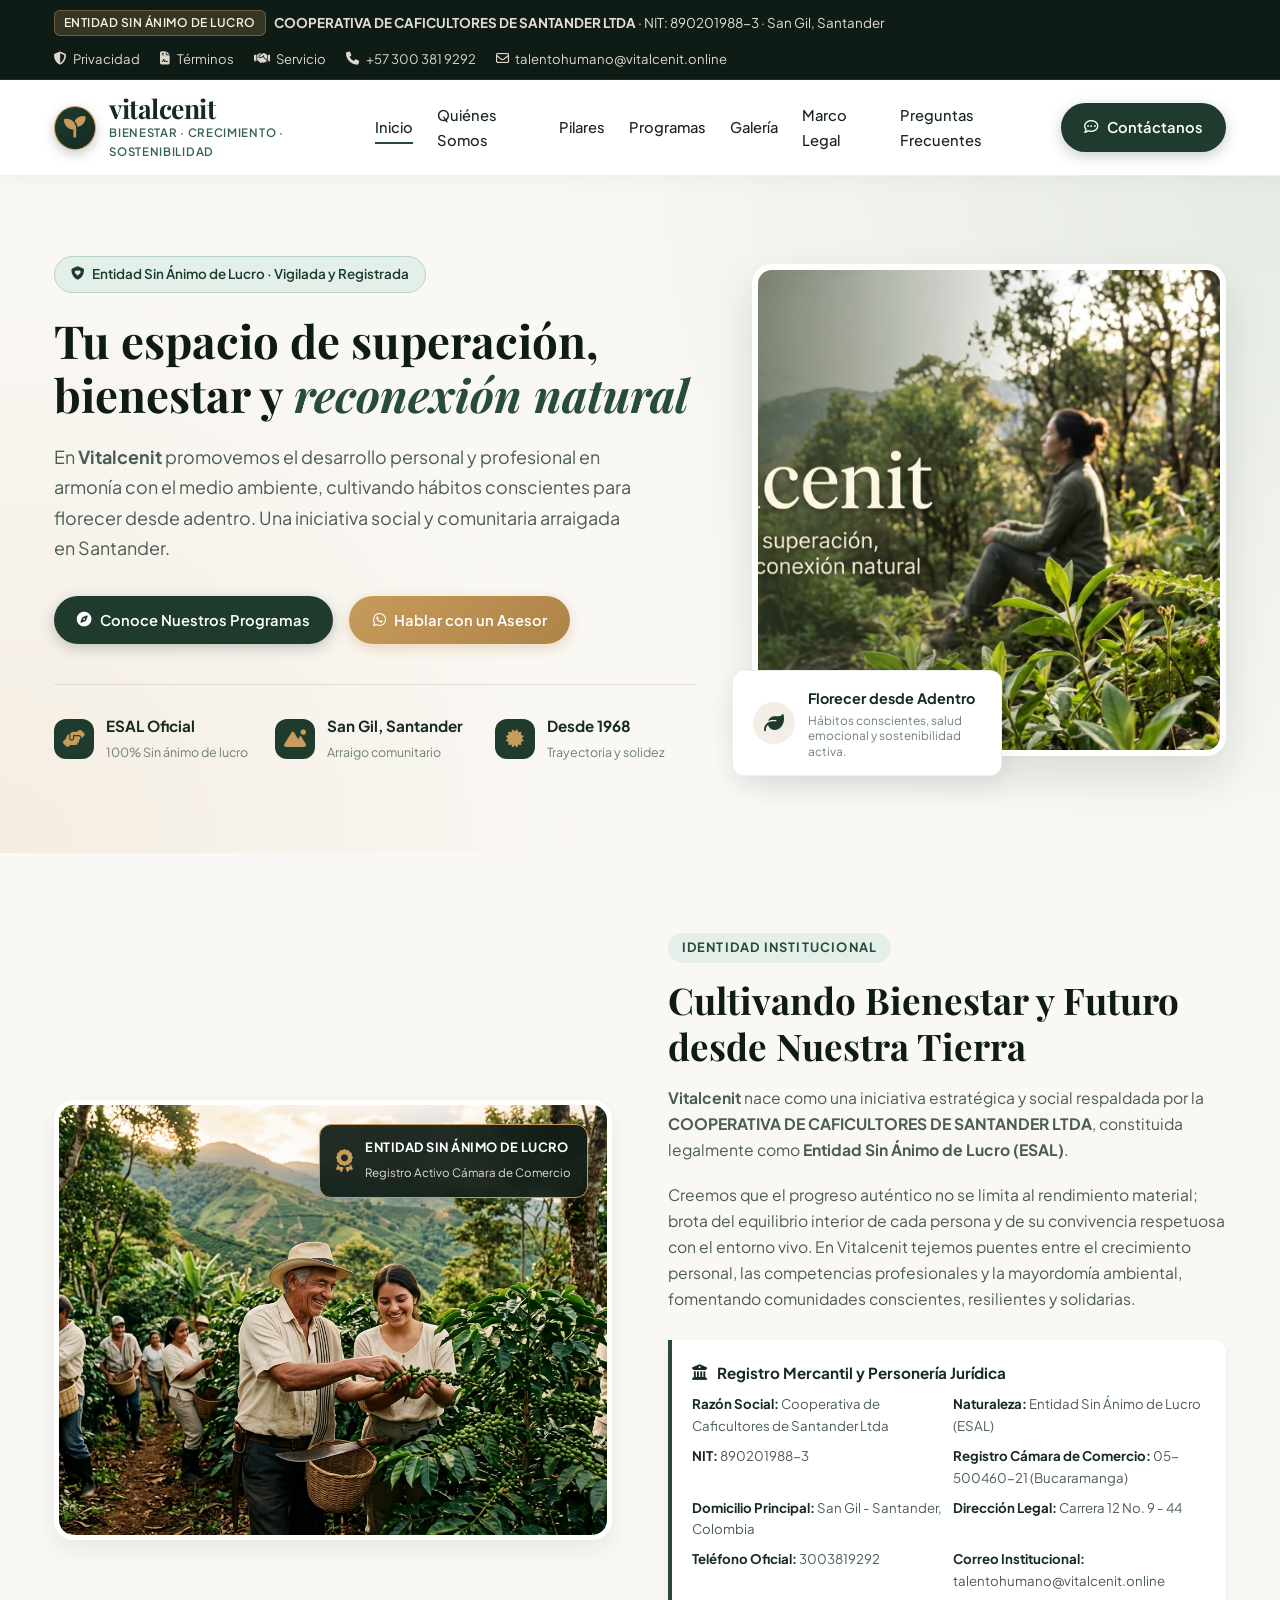
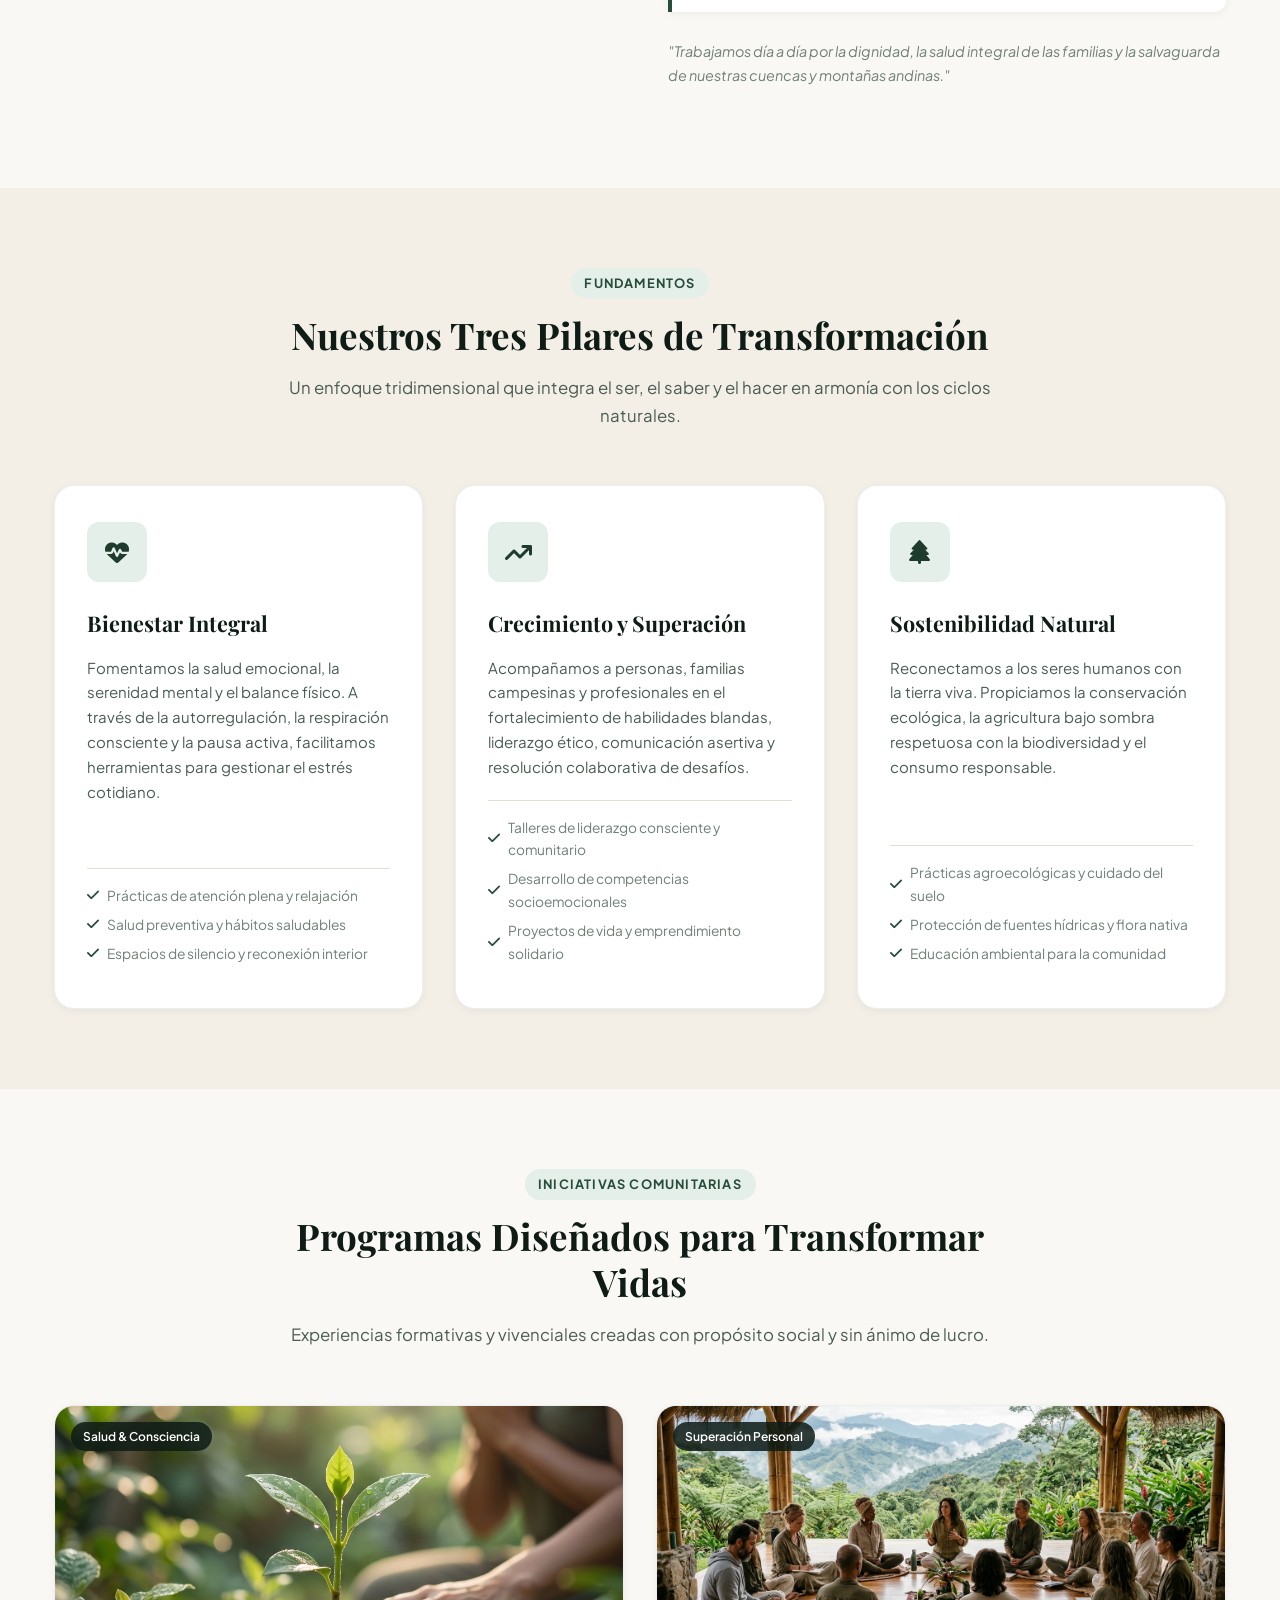
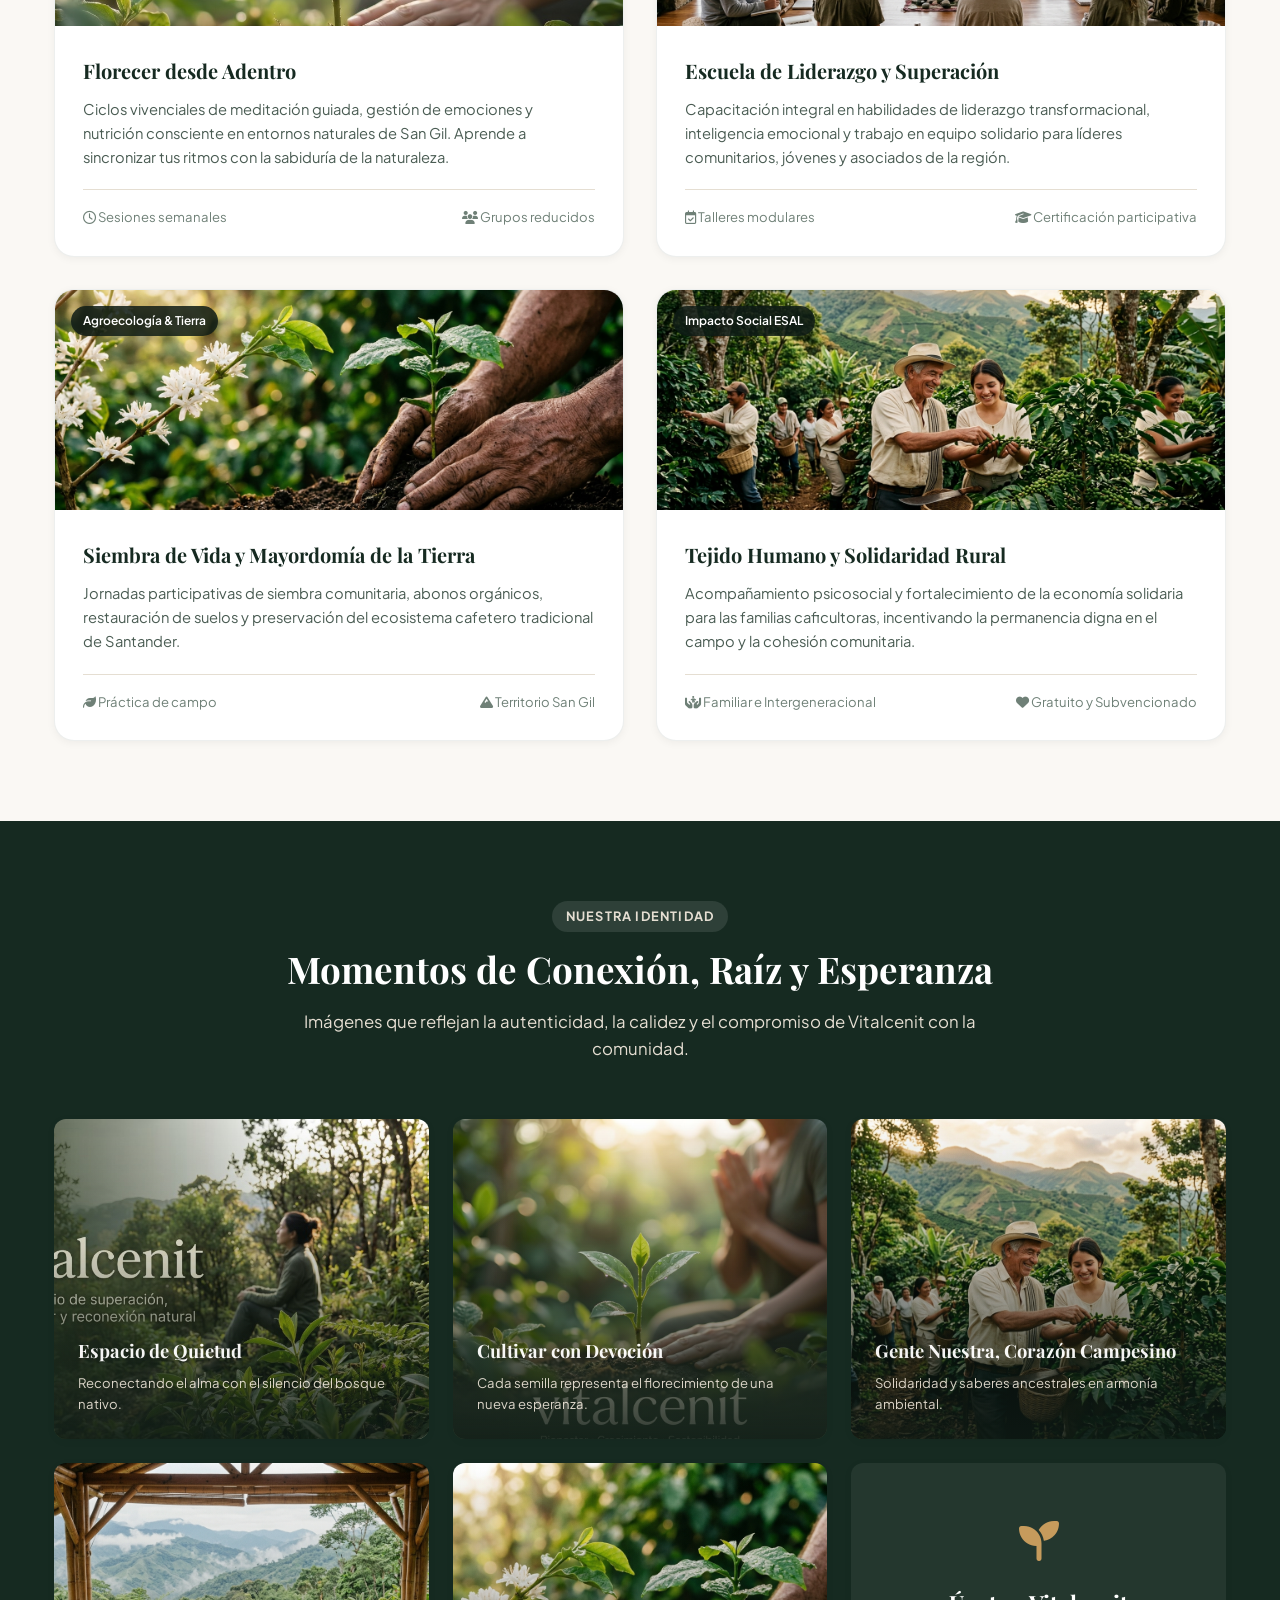
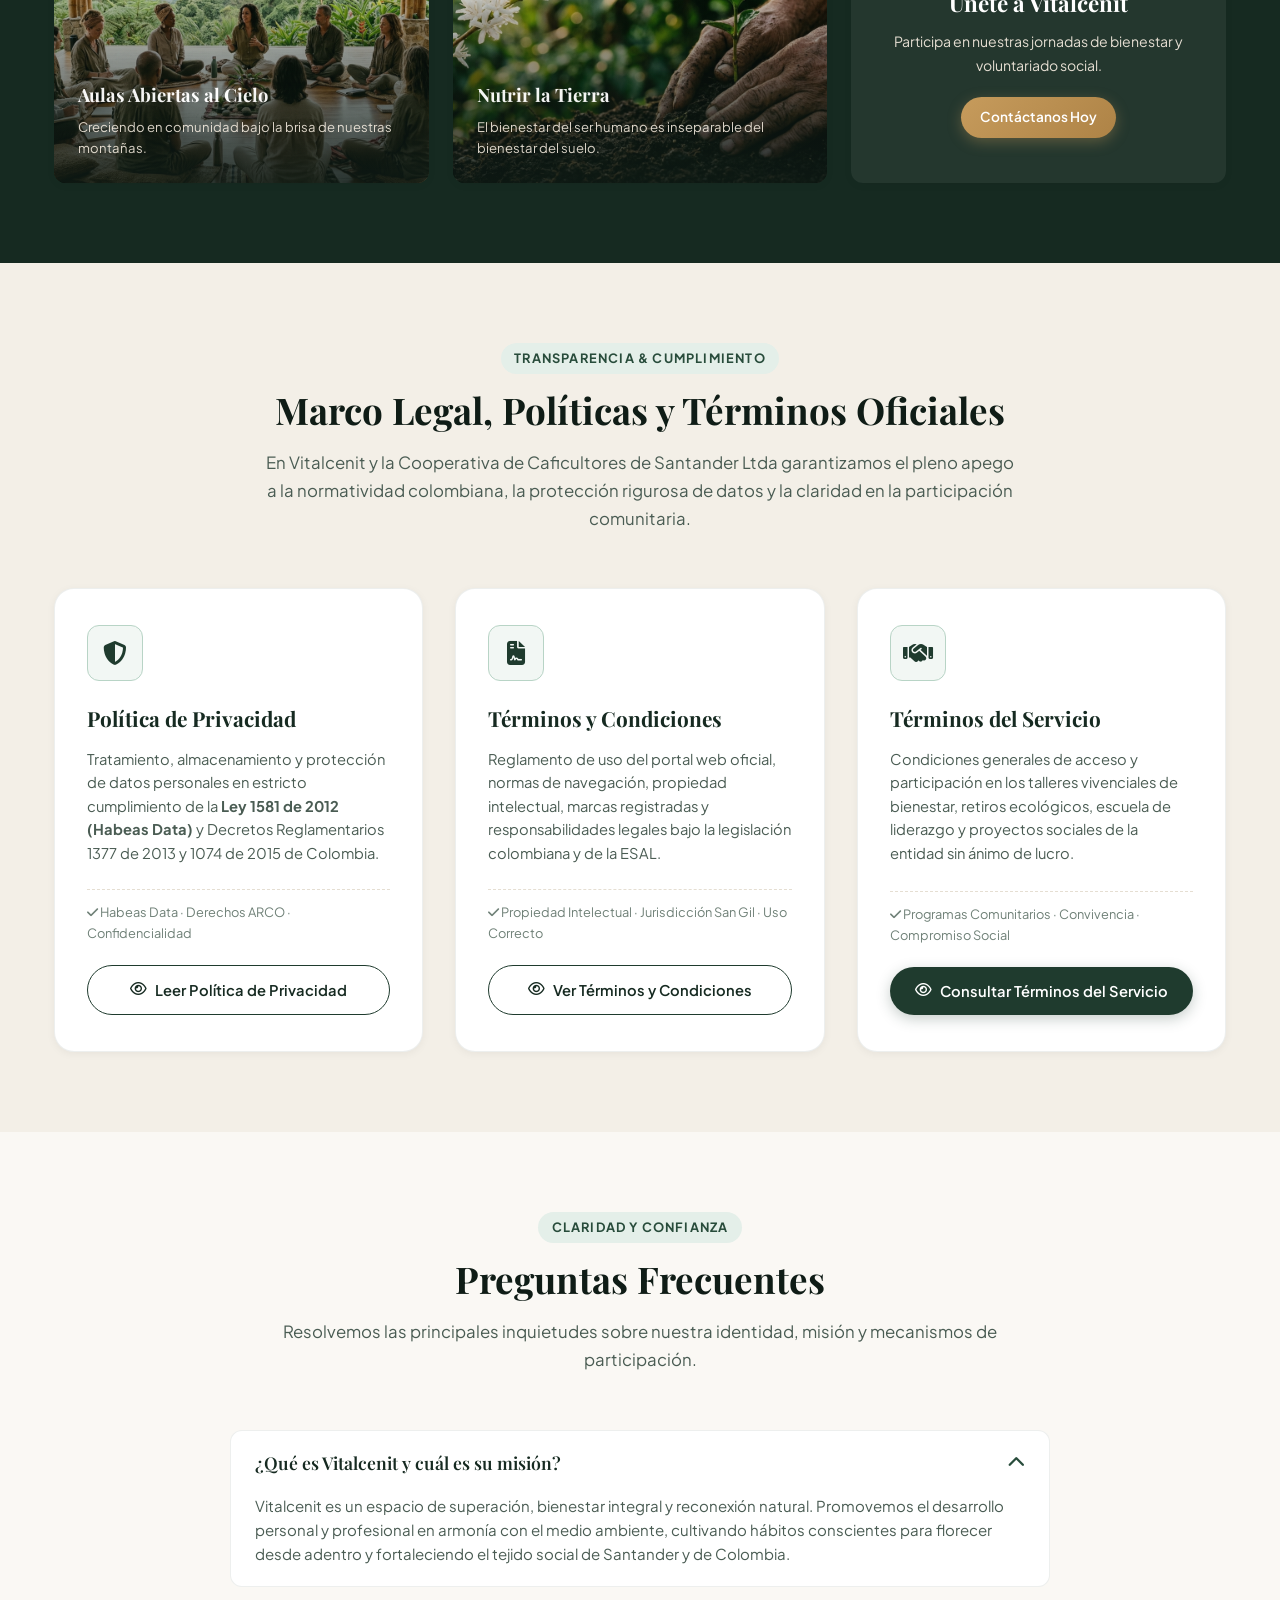
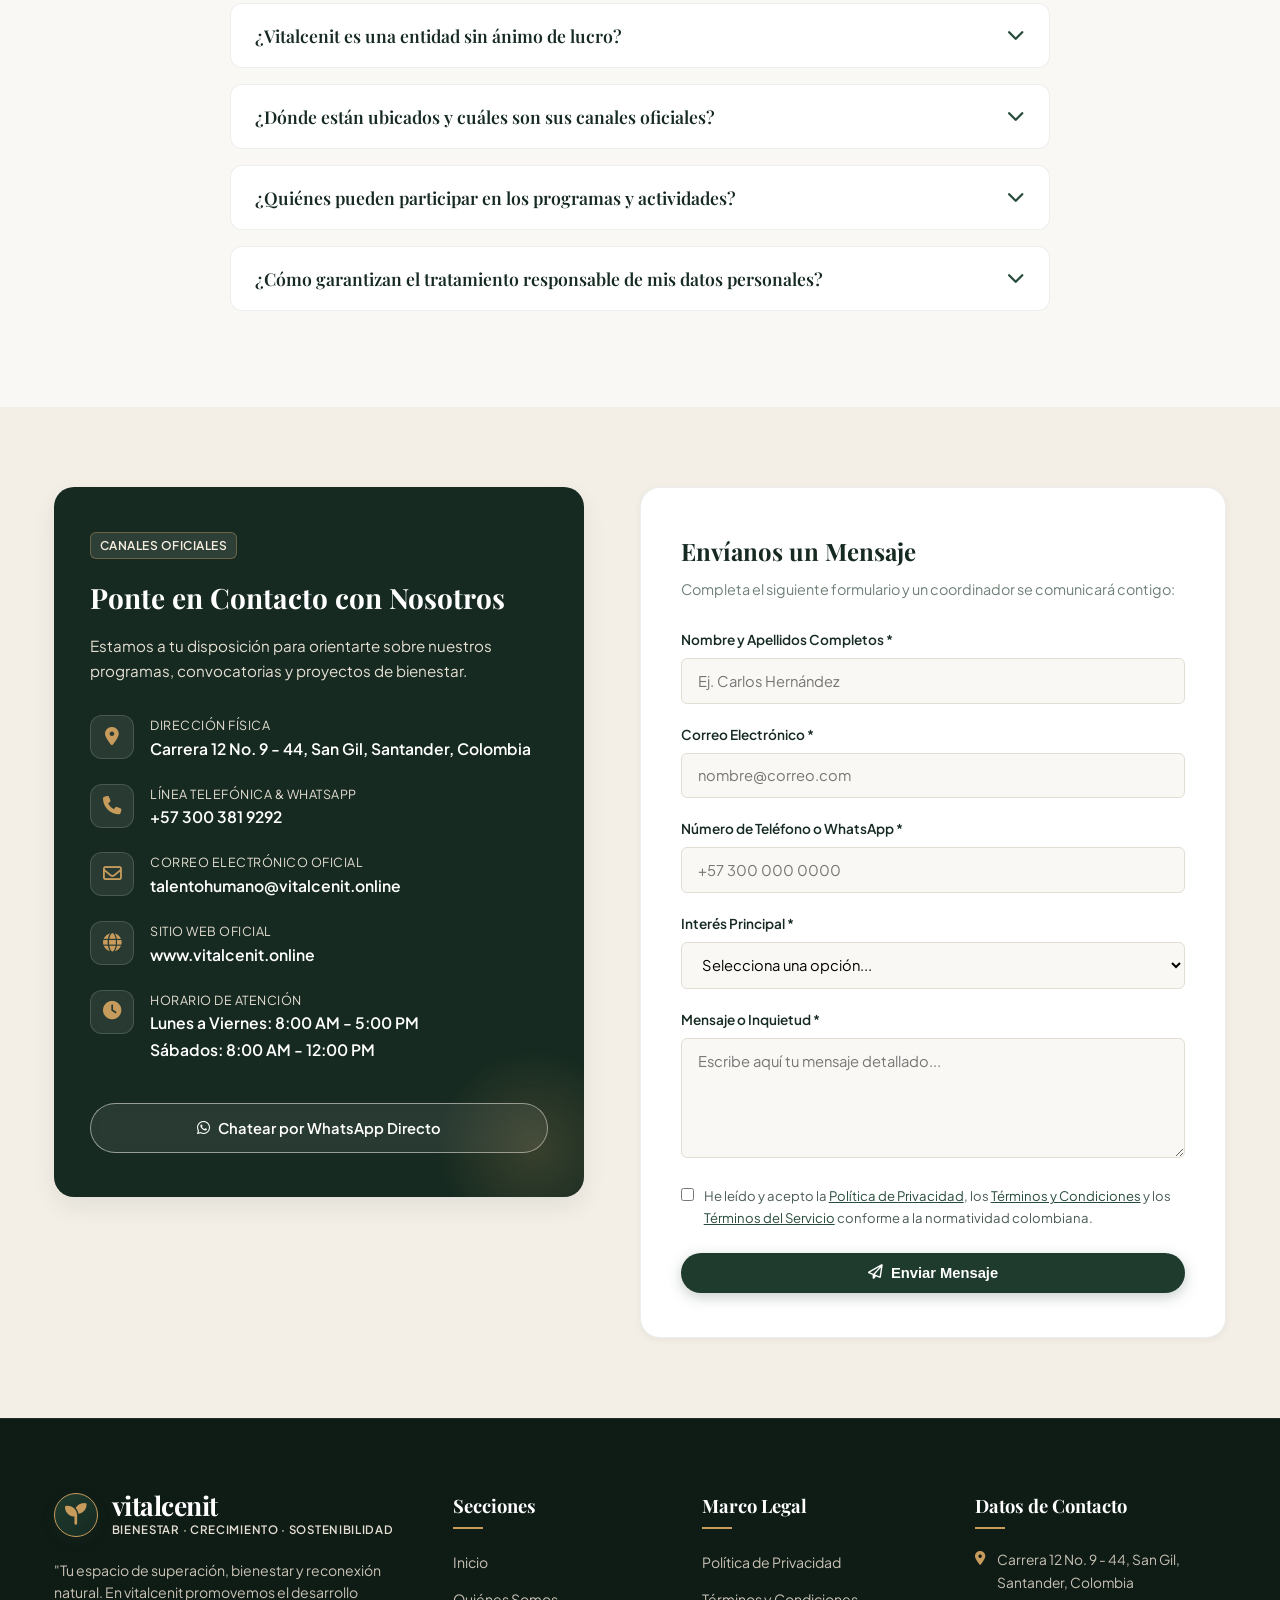
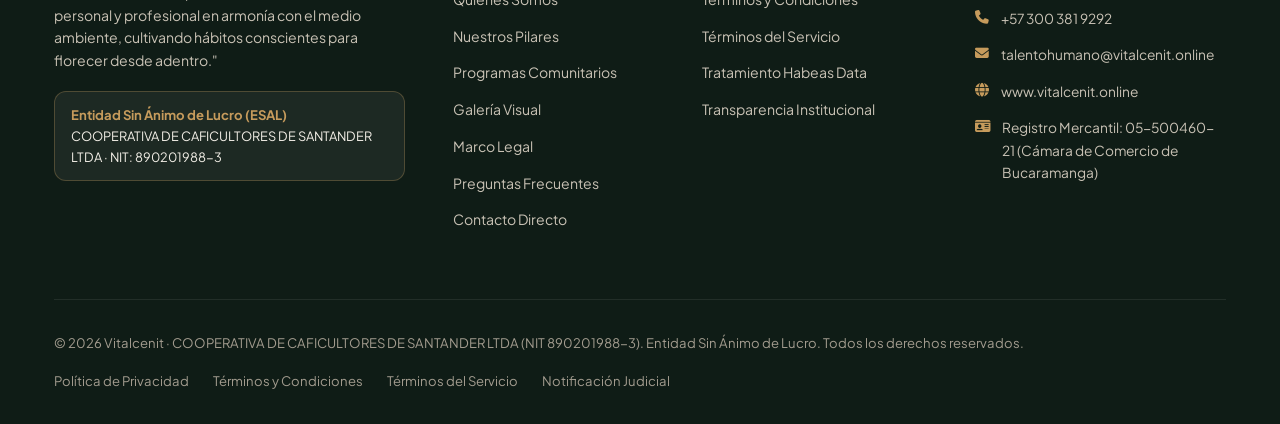
==== commit 2318da01: "Agregar seccion de marco legal, terminos del servicio, terminos y condiciones y politicas de privaci" ====
--- a/index.html
+++ b/index.html
@@ -1,19 +1,20 @@
 <!DOCTYPE html>
 <html lang="es">
 <head>
+    <meta name="facebook-domain-verification" content="gbp32sgc3ebdm9kmitlw7c5tz343pl" />
     <meta charset="UTF-8">
     <meta name="viewport" content="width=device-width, initial-scale=1.0">
     <title>Vitalcenit | Superación, Bienestar y Reconexión Natural · ESAL</title>
     <meta name="description" content="Vitalcenit es un espacio de bienestar integral, superación personal y sostenibilidad ambiental impulsado por la Cooperativa de Caficultores de Santander Ltda (NIT 890201988-3), Entidad Sin Ánimo de Lucro en San Gil, Santander.">
-    <meta name="keywords" content="Vitalcenit, bienestar, superación personal, reconexión natural, hábitos conscientes, sostenibilidad, Santander, San Gil, Entidad Sin Ánimo de Lucro, Cooperativa de Caficultores">
+    <meta name="keywords" content="Vitalcenit, bienestar, superación personal, reconexión natural, hábitos conscientes, sostenibilidad, Santander, San Gil, Entidad Sin Ánimo de Lucro, Cooperativa de Caficultores, términos y condiciones, política de privacidad, términos del servicio">
     <meta name="robots" content="index, follow">
 
     <!-- Open Graph / Meta -->
     <meta property="og:type" content="website">
-    <meta property="og:url" content="https://www.vitalcenit.online/">
+    <meta property="og:url" content="https://vitalcenit.online/">
     <meta property="og:title" content="Vitalcenit | Bienestar, Crecimiento y Sostenibilidad">
     <meta property="og:description" content="Tu espacio de superación, bienestar y reconexión natural en armonía con el medio ambiente. Entidad Sin Ánimo de Lucro.">
-    <meta property="og:image" content="https://www.vitalcenit.online/vitalcenit_hero_banner.jpg">
+    <meta property="og:image" content="https://vitalcenit.online/vitalcenit_hero_banner.jpg">
 
     <!-- Google Fonts -->
     <link rel="preconnect" href="https://fonts.googleapis.com">
@@ -36,6 +37,9 @@
                 <span><strong>COOPERATIVA DE CAFICULTORES DE SANTANDER LTDA</strong> · NIT: 890201988-3 · San Gil, Santander</span>
             </div>
             <div class="top-bar-links">
+                <a href="politica-de-privacidad.html"><i class="fa-solid fa-shield-halved"></i> Privacidad</a>
+                <a href="terminos-y-condiciones.html"><i class="fa-solid fa-file-contract"></i> Términos</a>
+                <a href="terminos-del-servicio.html"><i class="fa-solid fa-handshake"></i> Servicio</a>
                 <a href="tel:3003819292"><i class="fa-solid fa-phone"></i> +57 300 381 9292</a>
                 <a href="mailto:talentohumano@vitalcenit.online"><i class="fa-regular fa-envelope"></i> talentohumano@vitalcenit.online</a>
             </div>
@@ -61,6 +65,7 @@
                 <a href="#pilares" class="nav-link">Pilares</a>
                 <a href="#programas" class="nav-link">Programas</a>
                 <a href="#galeria" class="nav-link">Galería</a>
+                <a href="#marco-legal" class="nav-link">Marco Legal</a>
                 <a href="#faq" class="nav-link">Preguntas Frecuentes</a>
                 <a href="#contacto" class="btn btn-primary"><i class="fa-regular fa-comment-dots"></i> Contáctanos</a>
             </nav>
@@ -419,8 +424,74 @@
         </div>
     </section>
 
+    <!-- SECCIÓN MARCO LEGAL Y POLÍTICAS INSTITUCIONALES -->
+    <section id="marco-legal" class="section section-bg-sand">
+        <div class="container">
+            <div class="section-header">
+                <span class="section-tag">Transparencia & Cumplimiento</span>
+                <h2 class="section-title">Marco Legal, Políticas y Términos Oficiales</h2>
+                <p class="section-desc">
+                    En Vitalcenit y la Cooperativa de Caficultores de Santander Ltda garantizamos el pleno apego a la normatividad colombiana, la protección rigurosa de datos y la claridad en la participación comunitaria.
+                </p>
+            </div>
+
+            <div class="legal-cards-grid">
+                <!-- Tarjeta 1: Política de Privacidad -->
+                <div class="legal-card">
+                    <div class="legal-card-icon">
+                        <i class="fa-solid fa-shield-halved"></i>
+                    </div>
+                    <h4>Política de Privacidad</h4>
+                    <p>
+                        Tratamiento, almacenamiento y protección de datos personales en estricto cumplimiento de la <strong>Ley 1581 de 2012 (Habeas Data)</strong> y Decretos Reglamentarios 1377 de 2013 y 1074 de 2015 de Colombia.
+                    </p>
+                    <div class="legal-card-meta">
+                        <i class="fa-solid fa-check"></i> Habeas Data · Derechos ARCO · Confidencialidad
+                    </div>
+                    <a href="politica-de-privacidad.html" class="btn btn-outline legal-card-btn">
+                        <i class="fa-regular fa-eye"></i> Leer Política de Privacidad
+                    </a>
+                </div>
+
+                <!-- Tarjeta 2: Términos y Condiciones -->
+                <div class="legal-card">
+                    <div class="legal-card-icon">
+                        <i class="fa-solid fa-file-contract"></i>
+                    </div>
+                    <h4>Términos y Condiciones</h4>
+                    <p>
+                        Reglamento de uso del portal web oficial, normas de navegación, propiedad intelectual, marcas registradas y responsabilidades legales bajo la legislación colombiana y de la ESAL.
+                    </p>
+                    <div class="legal-card-meta">
+                        <i class="fa-solid fa-check"></i> Propiedad Intelectual · Jurisdicción San Gil · Uso Correcto
+                    </div>
+                    <a href="terminos-y-condiciones.html" class="btn btn-outline legal-card-btn">
+                        <i class="fa-regular fa-eye"></i> Ver Términos y Condiciones
+                    </a>
+                </div>
+
+                <!-- Tarjeta 3: Términos del Servicio -->
+                <div class="legal-card">
+                    <div class="legal-card-icon">
+                        <i class="fa-solid fa-handshake"></i>
+                    </div>
+                    <h4>Términos del Servicio</h4>
+                    <p>
+                        Condiciones generales de acceso y participación en los talleres vivenciales de bienestar, retiros ecológicos, escuela de liderazgo y proyectos sociales de la entidad sin ánimo de lucro.
+                    </p>
+                    <div class="legal-card-meta">
+                        <i class="fa-solid fa-check"></i> Programas Comunitarios · Convivencia · Compromiso Social
+                    </div>
+                    <a href="terminos-del-servicio.html" class="btn btn-primary legal-card-btn">
+                        <i class="fa-regular fa-eye"></i> Consultar Términos del Servicio
+                    </a>
+                </div>
+            </div>
+        </div>
+    </section>
+
     <!-- PREGUNTAS FRECUENTES (FAQ) -->
-    <section id="faq" class="section section-bg-sand">
+    <section id="faq" class="section">
         <div class="container">
             <div class="section-header">
                 <span class="section-tag">Claridad y Confianza</span>
@@ -477,7 +548,7 @@
                         <i class="fa-solid fa-chevron-down"></i>
                     </button>
                     <div class="faq-answer">
-                        En cumplimiento de la Ley 1581 de 2012 (Ley de Habeas Data en Colombia), tratamos la información personal bajo estrictas medidas de confidencialidad, seguridad y con fines exclusivamente vinculados a la prestación de nuestros servicios institucionales. Puedes consultar nuestra <a href="politica-de-privacidad.html" style="color:var(--forest-700); text-decoration:underline;">Política de Privacidad aquí</a>.
+                        En cumplimiento de la Ley 1581 de 2012 (Ley de Habeas Data en Colombia), tratamos la información personal bajo estrictas medidas de confidencialidad, seguridad y con fines exclusivamente vinculados a la prestación de nuestros servicios institucionales. Puedes consultar nuestra <a href="politica-de-privacidad.html" style="color:var(--forest-700); text-decoration:underline;">Política de Privacidad</a>, los <a href="terminos-y-condiciones.html" style="color:var(--forest-700); text-decoration:underline;">Términos y Condiciones</a> y los <a href="terminos-del-servicio.html" style="color:var(--forest-700); text-decoration:underline;">Términos del Servicio</a>.
                     </div>
                 </div>
             </div>
@@ -485,7 +556,7 @@
     </section>
 
     <!-- SECCIÓN CONTACTO DIRECTO -->
-    <section id="contacto" class="section">
+    <section id="contacto" class="section section-bg-sand">
         <div class="container">
             <div class="contact-grid">
                 <!-- Información de contacto -->
@@ -533,7 +604,7 @@
                             </div>
                             <div class="channel-details">
                                 <span>Sitio Web Oficial</span>
-                                <a href="https://www.vitalcenit.online" target="_blank" rel="noopener">www.vitalcenit.online</a>
+                                <a href="https://vitalcenit.online" target="_blank" rel="noopener">www.vitalcenit.online</a>
                             </div>
                         </div>
 
@@ -594,7 +665,7 @@
                         <div class="form-checkbox">
                             <input type="checkbox" id="form-privacy" required>
                             <label for="form-privacy">
-                                He leído y acepto la <a href="politica-de-privacidad.html" target="_blank">Política de Privacidad y Tratamiento de Datos</a> conforme a la Ley 1581 de 2012.
+                                He leído y acepto la <a href="politica-de-privacidad.html" target="_blank">Política de Privacidad</a>, los <a href="terminos-y-condiciones.html" target="_blank">Términos y Condiciones</a> y los <a href="terminos-del-servicio.html" target="_blank">Términos del Servicio</a> conforme a la normatividad colombiana.
                             </label>
                         </div>
 
@@ -638,6 +709,7 @@
                         <li><a href="#pilares">Nuestros Pilares</a></li>
                         <li><a href="#programas">Programas Comunitarios</a></li>
                         <li><a href="#galeria">Galería Visual</a></li>
+                        <li><a href="#marco-legal">Marco Legal</a></li>
                         <li><a href="#faq">Preguntas Frecuentes</a></li>
                         <li><a href="#contacto">Contacto Directo</a></li>
                     </ul>
@@ -649,6 +721,7 @@
                     <ul class="footer-links">
                         <li><a href="politica-de-privacidad.html">Política de Privacidad</a></li>
                         <li><a href="terminos-y-condiciones.html">Términos y Condiciones</a></li>
+                        <li><a href="terminos-del-servicio.html">Términos del Servicio</a></li>
                         <li><a href="politica-de-privacidad.html#habeas-data">Tratamiento Habeas Data</a></li>
                         <li><a href="#transparencia">Transparencia Institucional</a></li>
                     </ul>
@@ -685,8 +758,9 @@
             <div class="footer-bottom">
                 <p>&copy; 2026 Vitalcenit · COOPERATIVA DE CAFICULTORES DE SANTANDER LTDA (NIT 890201988-3). Entidad Sin Ánimo de Lucro. Todos los derechos reservados.</p>
                 <div class="footer-legal-links">
-                    <a href="politica-de-privacidad.html">Privacidad</a>
-                    <a href="terminos-y-condiciones.html">Términos de Servicio</a>
+                    <a href="politica-de-privacidad.html">Política de Privacidad</a>
+                    <a href="terminos-y-condiciones.html">Términos y Condiciones</a>
+                    <a href="terminos-del-servicio.html">Términos del Servicio</a>
                     <a href="mailto:talentohumano@vitalcenit.online">Notificación Judicial</a>
                 </div>
             </div>
--- a/styles.css
+++ b/styles.css
@@ -1296,3 +1296,81 @@
         margin: 1.5rem 1rem;
     }
 }
+
+/* MARCO LEGAL CARDS SECTION */
+.legal-cards-grid {
+    display: grid;
+    grid-template-columns: repeat(3, 1fr);
+    gap: 2rem;
+}
+
+.legal-card {
+    background: var(--card-bg);
+    border-radius: var(--radius-lg);
+    padding: 2.25rem 2rem;
+    box-shadow: var(--shadow-sm);
+    border: 1px solid var(--border-light);
+    display: flex;
+    flex-direction: column;
+    transition: var(--transition);
+}
+
+.legal-card:hover {
+    transform: translateY(-5px);
+    box-shadow: var(--shadow-md);
+    border-color: var(--forest-600);
+}
+
+.legal-card-icon {
+    width: 56px;
+    height: 56px;
+    border-radius: var(--radius-md);
+    background: var(--sage-50);
+    border: 1px solid var(--sage-200);
+    color: var(--forest-800);
+    display: flex;
+    align-items: center;
+    justify-content: center;
+    font-size: 1.5rem;
+    margin-bottom: 1.25rem;
+    transition: var(--transition);
+}
+
+.legal-card:hover .legal-card-icon {
+    background: var(--forest-800);
+    color: var(--gold-500);
+}
+
+.legal-card h4 {
+    font-family: var(--font-heading);
+    font-size: 1.3rem;
+    color: var(--forest-900);
+    margin-bottom: 0.75rem;
+}
+
+.legal-card p {
+    font-size: 0.92rem;
+    color: var(--text-secondary);
+    line-height: 1.6;
+    margin-bottom: 1.5rem;
+    flex-grow: 1;
+}
+
+.legal-card-meta {
+    font-size: 0.8rem;
+    color: var(--text-muted);
+    margin-bottom: 1.25rem;
+    padding-top: 0.75rem;
+    border-top: 1px dashed var(--sand-200);
+}
+
+.legal-card-btn {
+    width: 100%;
+}
+
+@media (max-width: 992px) {
+    .legal-cards-grid {
+        grid-template-columns: 1fr;
+    }
+}
+
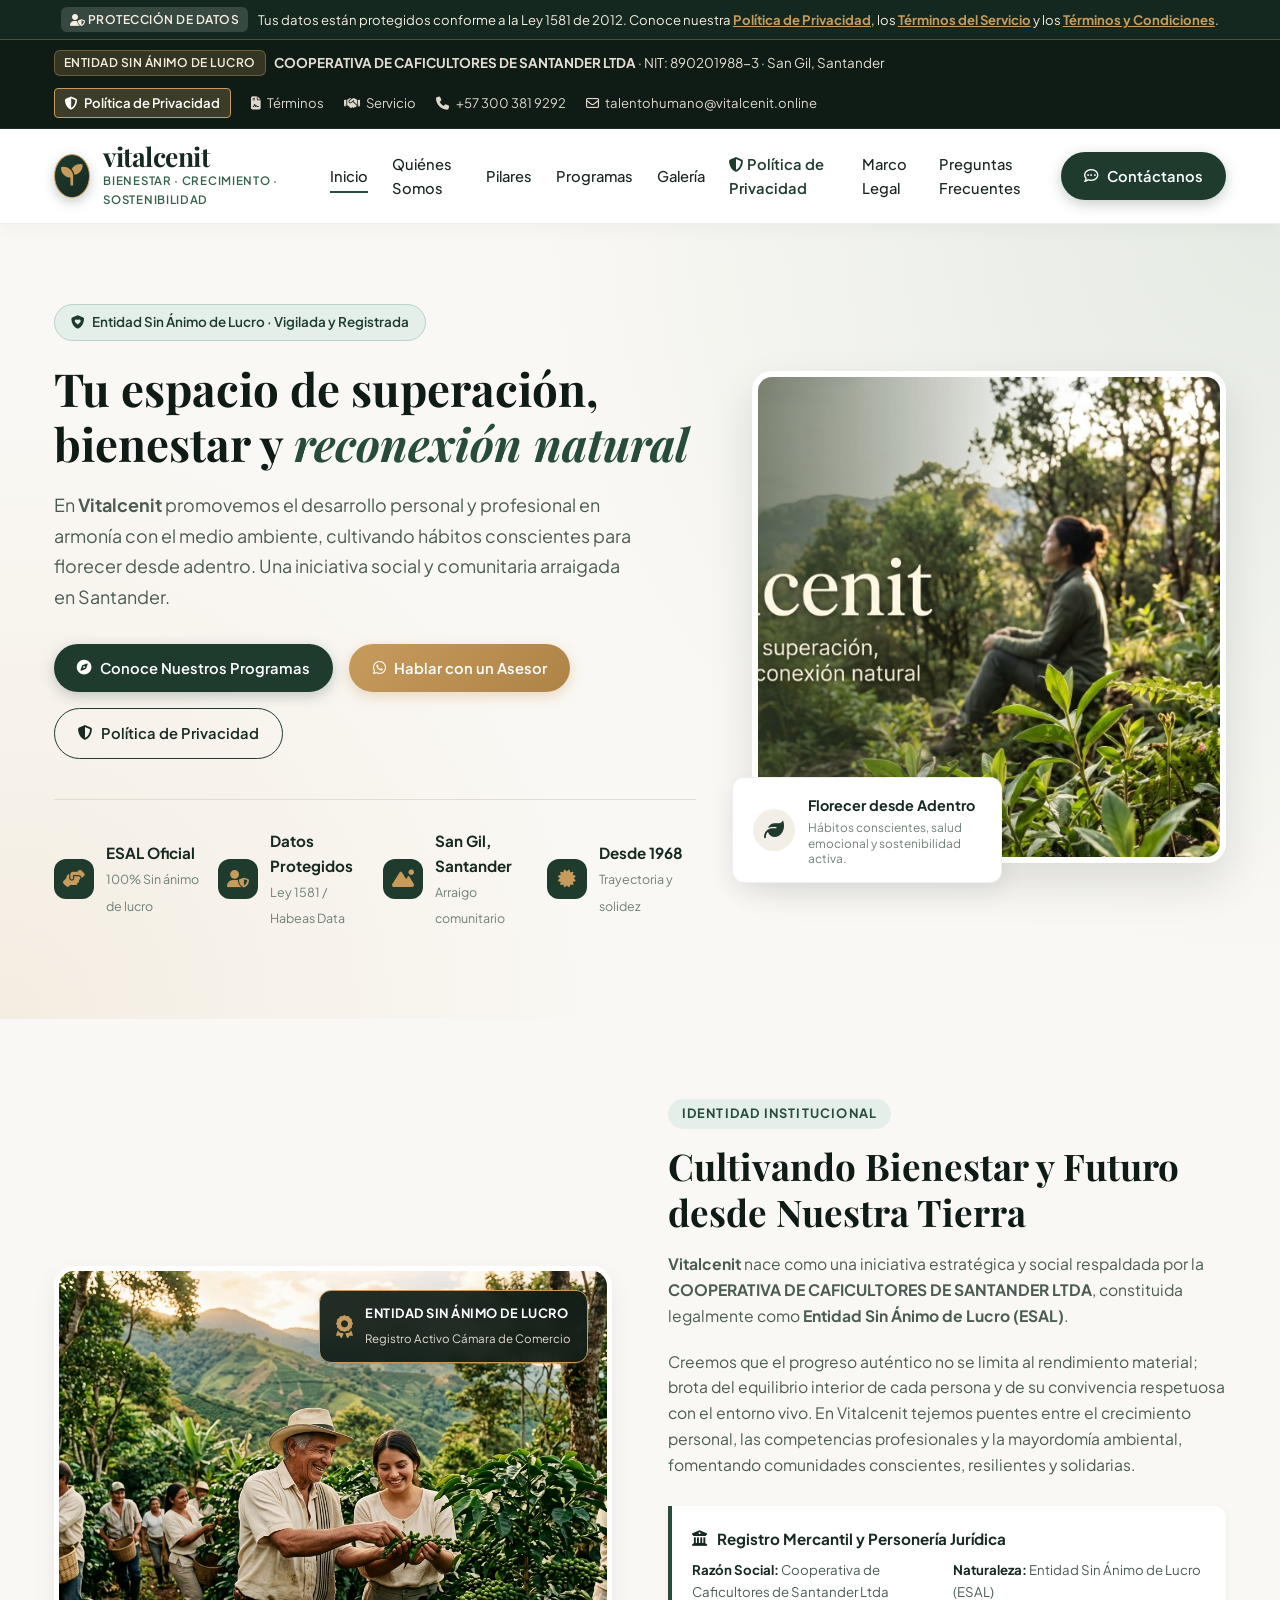
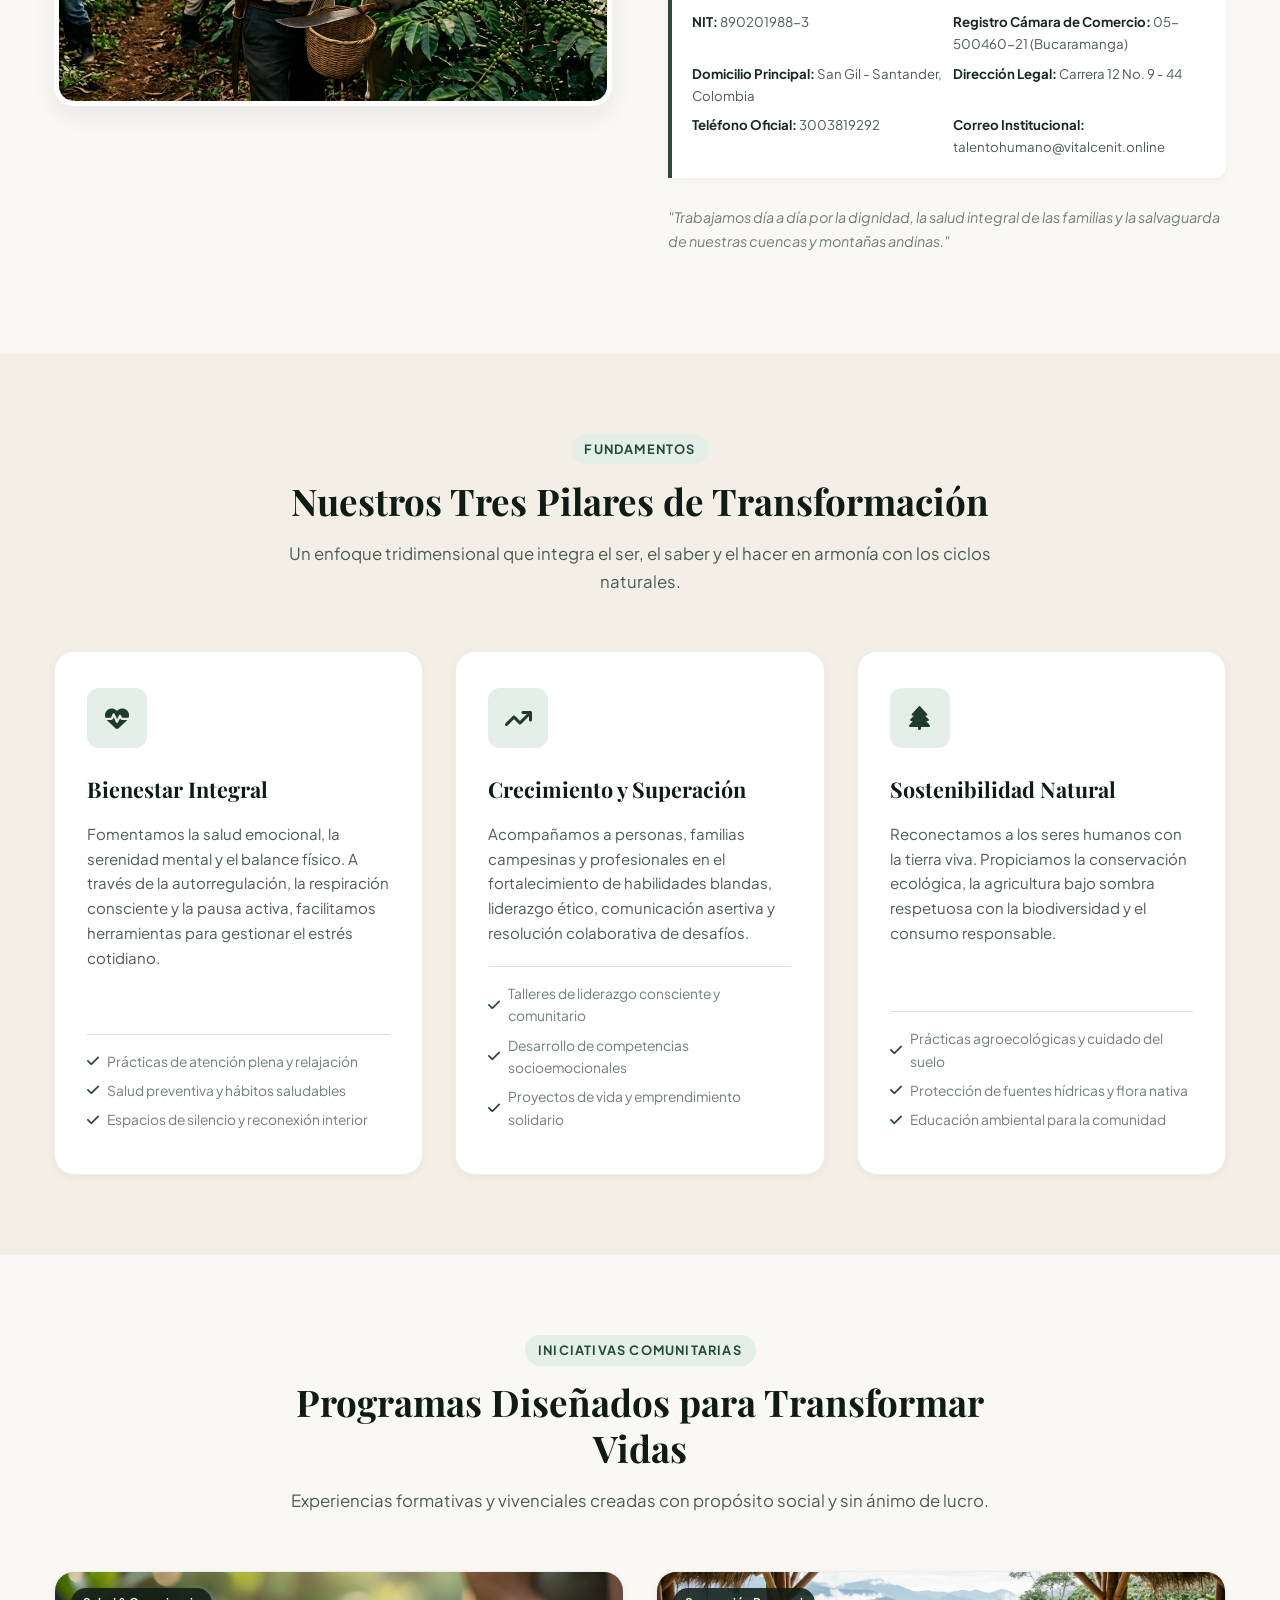
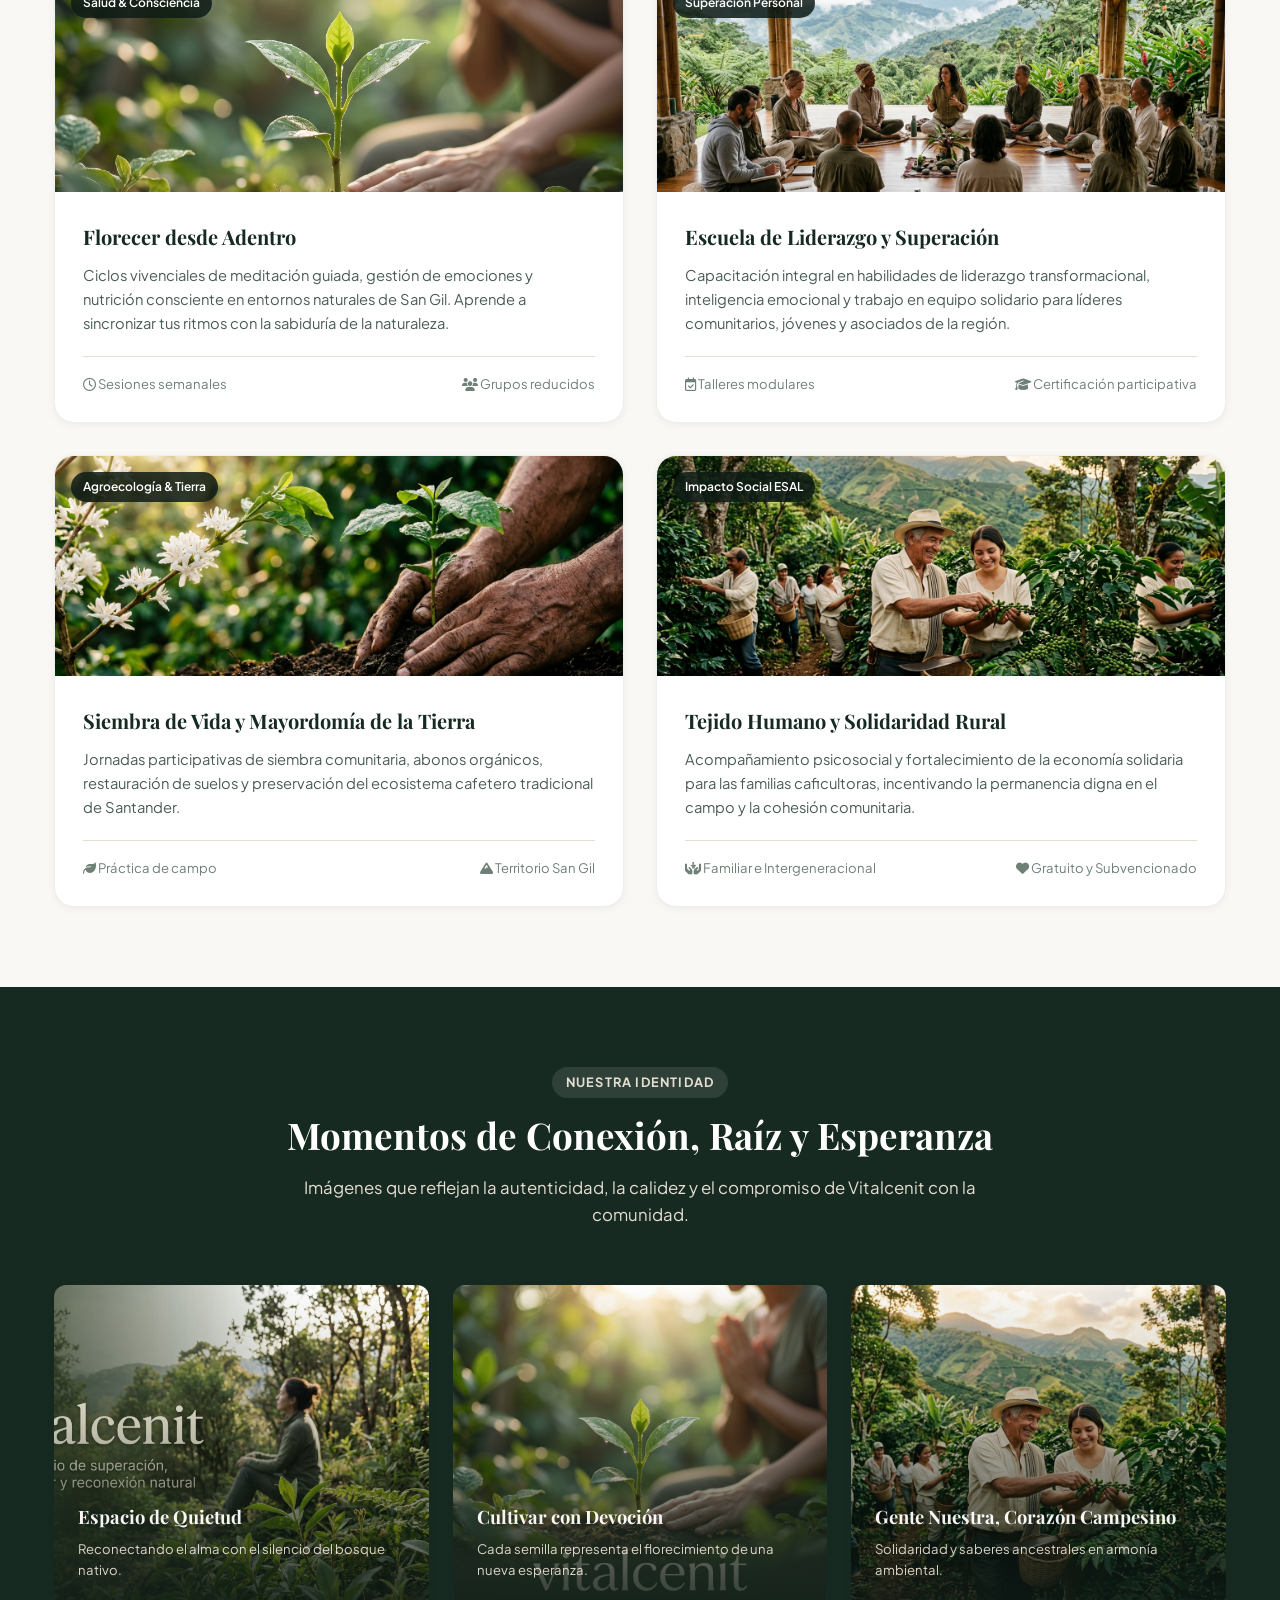
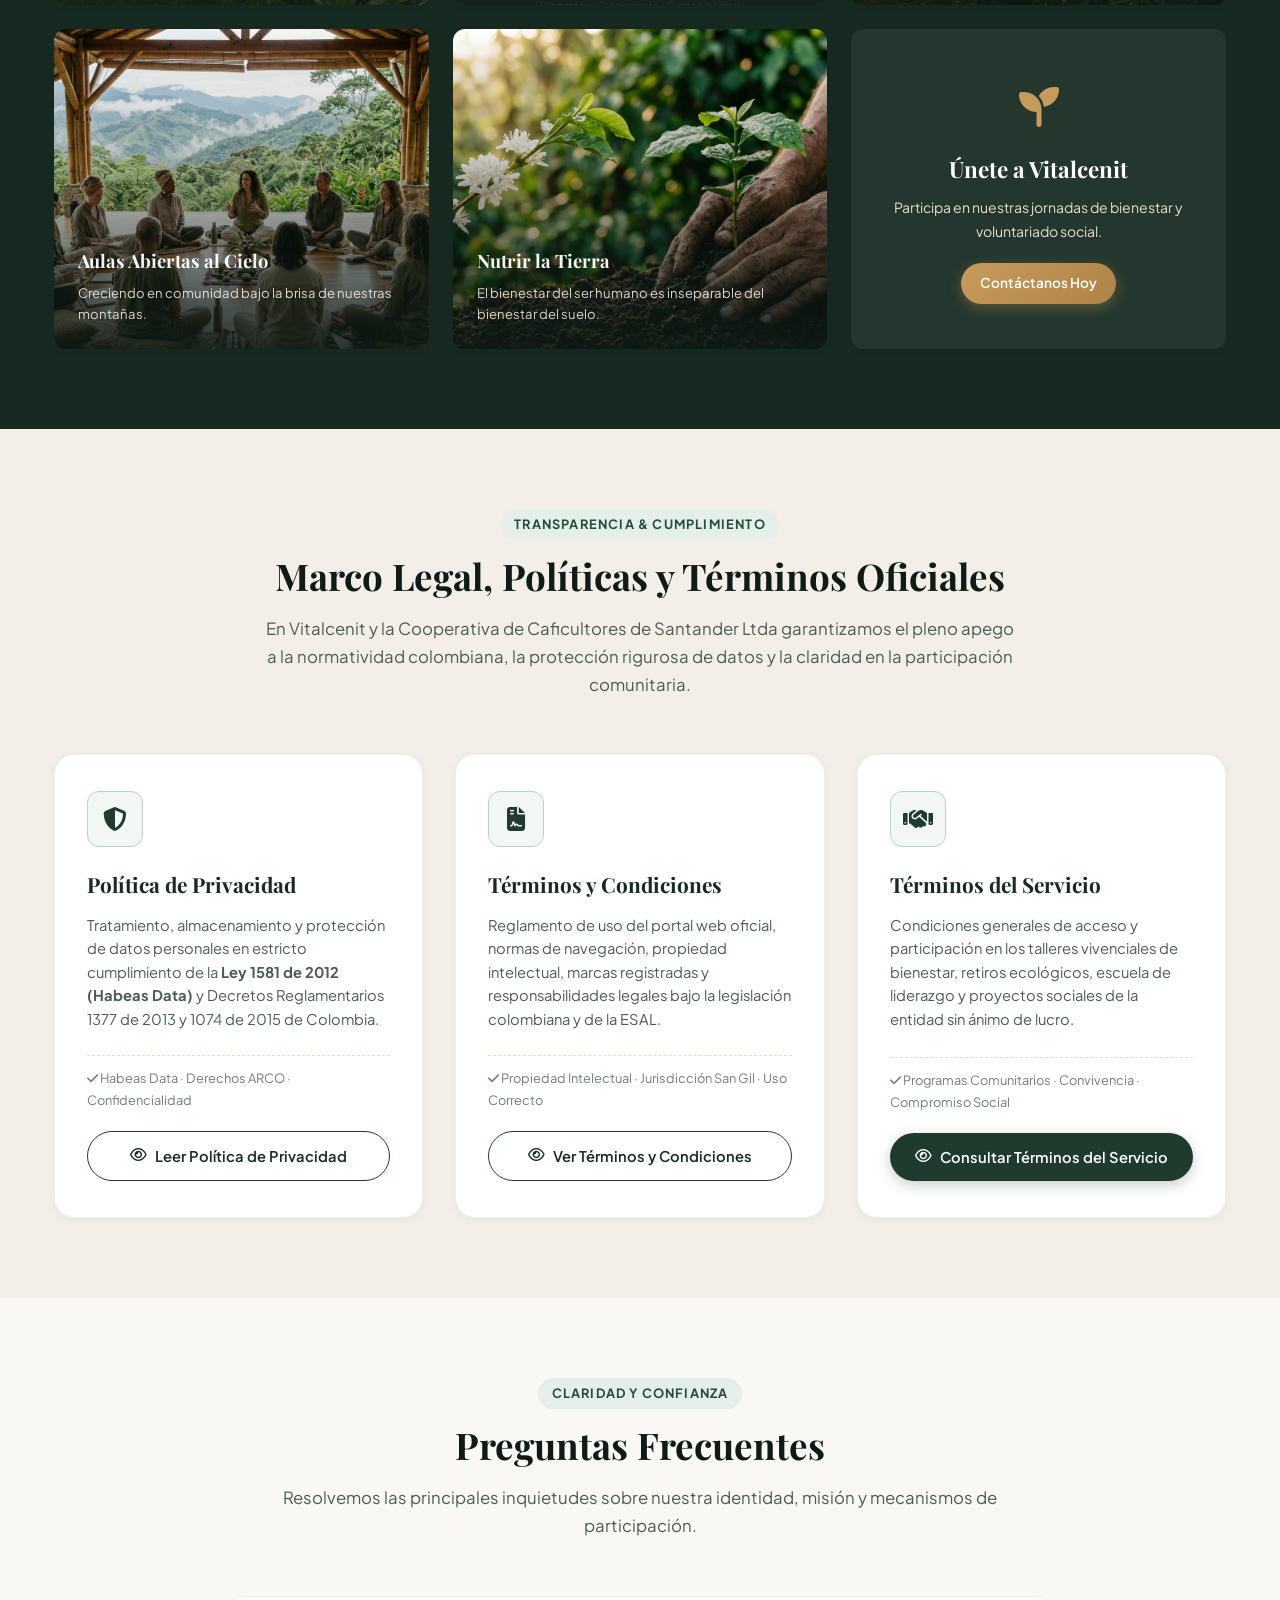
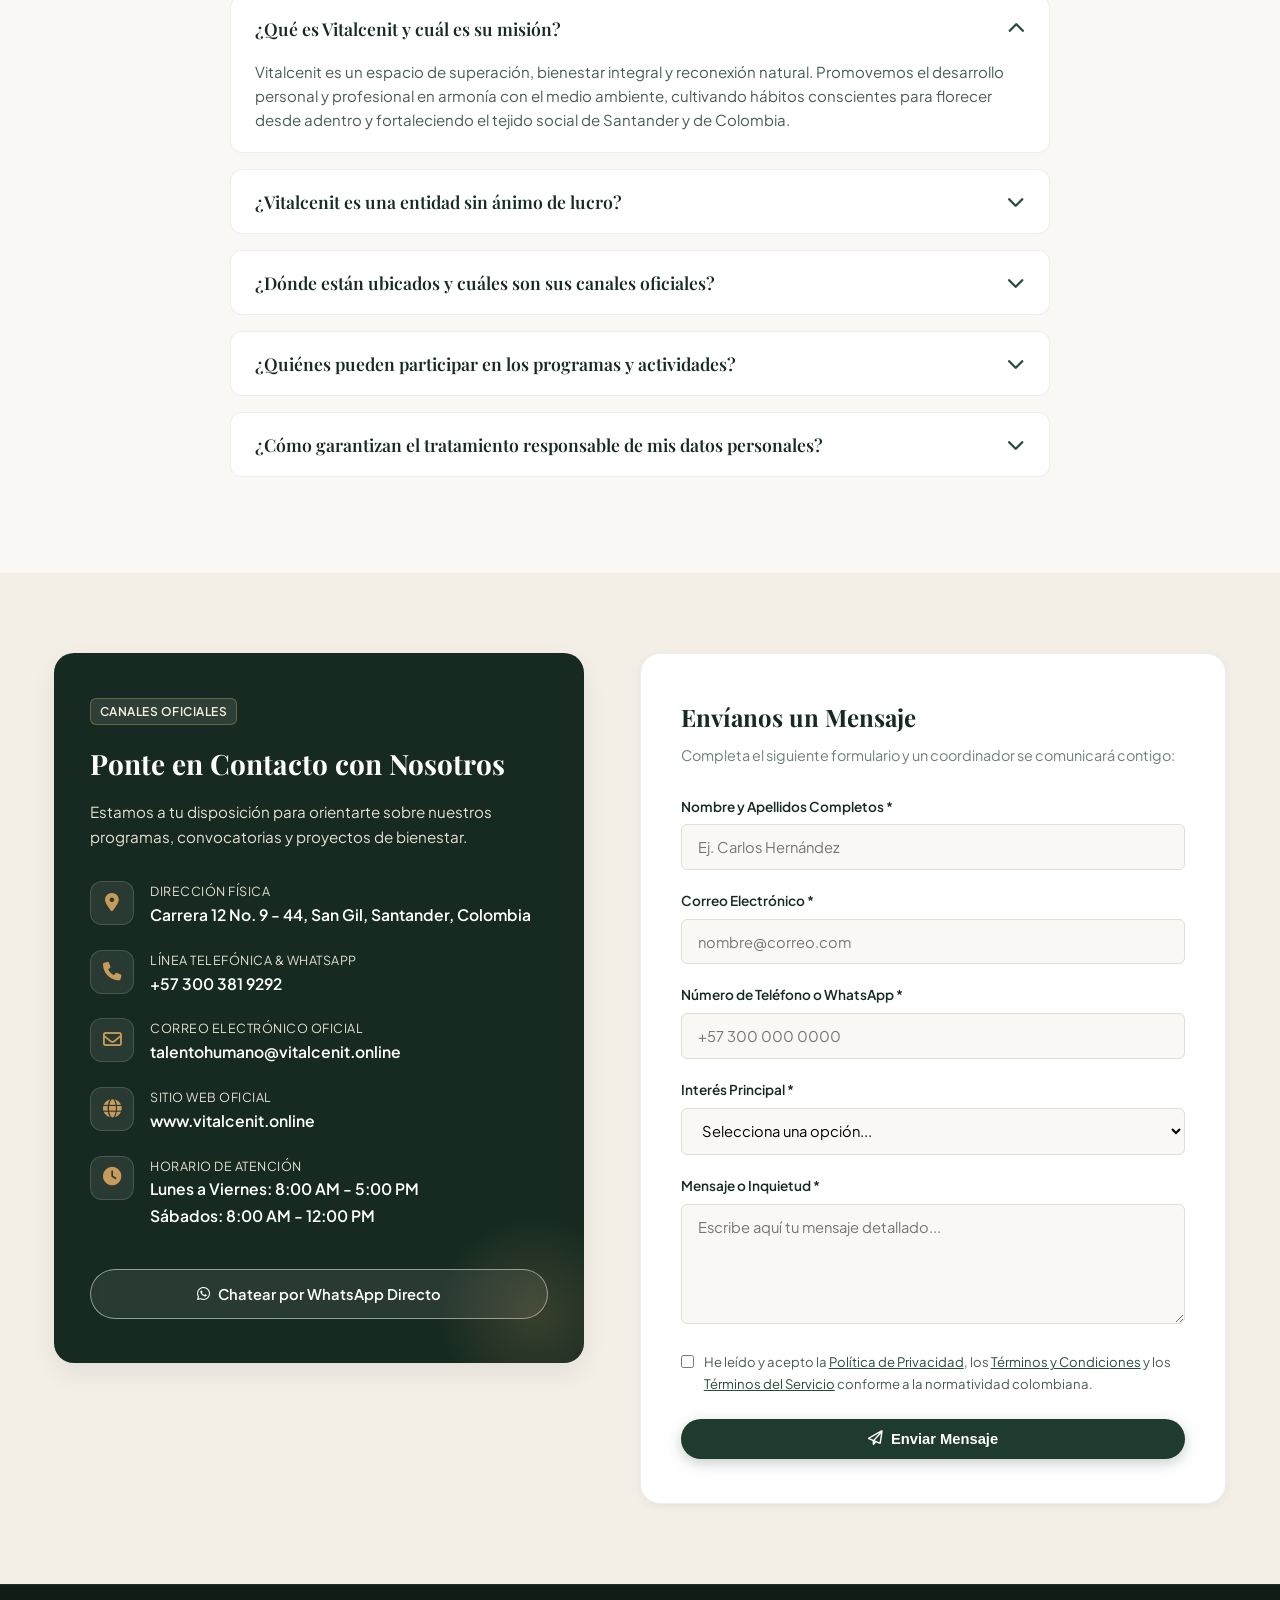
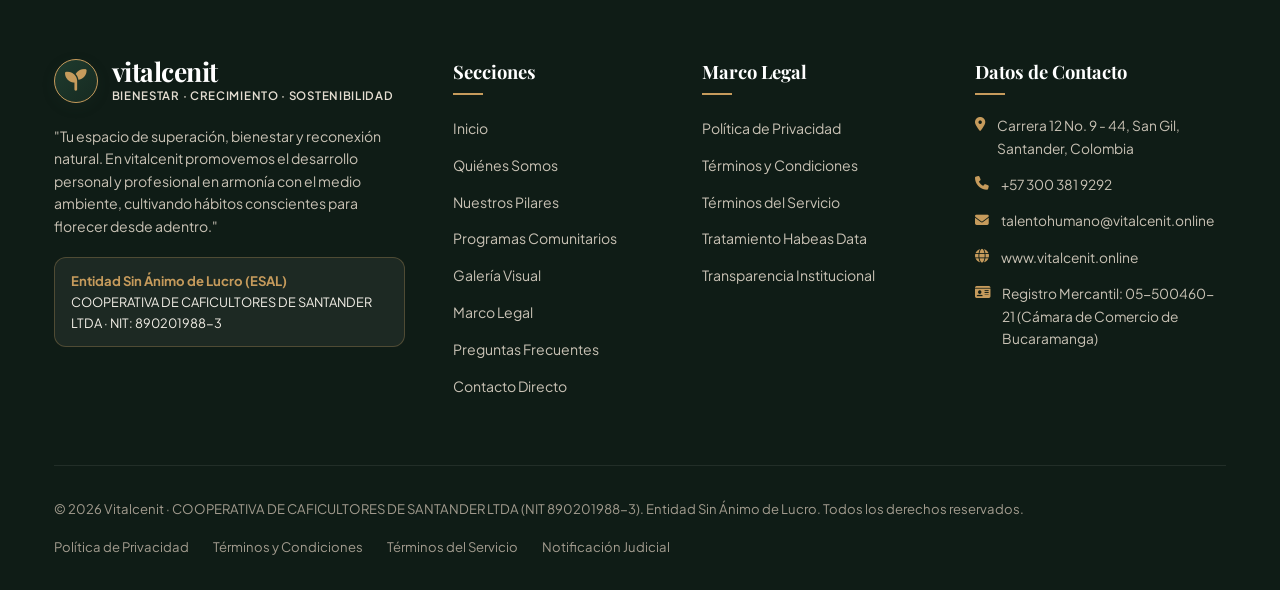
==== commit 6a7f79ad: "Disponibilizar Politica de Privacidad de forma prominente en el inicio superior de la pagina" ====
--- a/index.html
+++ b/index.html
@@ -29,6 +29,14 @@
 </head>
 <body>
 
+    <!-- BANNER PERMANENTE DE PRIVACIDAD Y TRANSPARENCIA (INICIO DE PÁGINA) -->
+    <div class="privacy-alert-banner">
+        <div class="container privacy-alert-content">
+            <span class="esal-tag" style="background:rgba(255,255,255,0.15); border:none;"><i class="fa-solid fa-user-shield"></i> Protección de Datos</span>
+            <span>Tus datos están protegidos conforme a la Ley 1581 de 2012. Conoce nuestra <a href="politica-de-privacidad.html"><strong>Política de Privacidad</strong></a>, los <a href="terminos-del-servicio.html"><strong>Términos del Servicio</strong></a> y los <a href="terminos-y-condiciones.html"><strong>Términos y Condiciones</strong></a>.</span>
+        </div>
+    </div>
+
     <!-- BARRA SUPERIOR INSTITUCIONAL -->
     <div class="top-bar">
         <div class="container top-bar-content">
@@ -37,7 +45,7 @@
                 <span><strong>COOPERATIVA DE CAFICULTORES DE SANTANDER LTDA</strong> · NIT: 890201988-3 · San Gil, Santander</span>
             </div>
             <div class="top-bar-links">
-                <a href="politica-de-privacidad.html"><i class="fa-solid fa-shield-halved"></i> Privacidad</a>
+                <a href="politica-de-privacidad.html" class="top-bar-privacy-btn"><i class="fa-solid fa-shield-halved"></i> Política de Privacidad</a>
                 <a href="terminos-y-condiciones.html"><i class="fa-solid fa-file-contract"></i> Términos</a>
                 <a href="terminos-del-servicio.html"><i class="fa-solid fa-handshake"></i> Servicio</a>
                 <a href="tel:3003819292"><i class="fa-solid fa-phone"></i> +57 300 381 9292</a>
@@ -65,6 +73,7 @@
                 <a href="#pilares" class="nav-link">Pilares</a>
                 <a href="#programas" class="nav-link">Programas</a>
                 <a href="#galeria" class="nav-link">Galería</a>
+                <a href="politica-de-privacidad.html" class="nav-link nav-privacy-link"><i class="fa-solid fa-shield-halved"></i> Política de Privacidad</a>
                 <a href="#marco-legal" class="nav-link">Marco Legal</a>
                 <a href="#faq" class="nav-link">Preguntas Frecuentes</a>
                 <a href="#contacto" class="btn btn-primary"><i class="fa-regular fa-comment-dots"></i> Contáctanos</a>
@@ -101,9 +110,12 @@
                         <a href="https://wa.me/573003819292?text=Hola,%20quisiera%20recibir%20información%20sobre%20los%20programas%20de%20bienestar%20de%20Vitalcenit" target="_blank" rel="noopener" class="btn btn-gold">
                             <i class="fa-brands fa-whatsapp"></i> Hablar con un Asesor
                         </a>
-                    </div>
-
-                    <div class="hero-trust-row">
+                        <a href="politica-de-privacidad.html" class="btn btn-outline">
+                            <i class="fa-solid fa-shield-halved"></i> Política de Privacidad
+                        </a>
+                    </div>
+
+                    <div class="hero-trust-row-4">
                         <div class="trust-item">
                             <div class="trust-icon">
                                 <i class="fa-solid fa-handshake-angle"></i>
@@ -111,6 +123,16 @@
                             <div class="trust-text">
                                 <strong>ESAL Oficial</strong>
                                 <span>100% Sin ánimo de lucro</span>
+                            </div>
+                        </div>
+
+                        <div class="trust-item">
+                            <div class="trust-icon">
+                                <i class="fa-solid fa-user-shield"></i>
+                            </div>
+                            <div class="trust-text">
+                                <a href="politica-de-privacidad.html"><strong>Datos Protegidos</strong></a>
+                                <span>Ley 1581 / Habeas Data</span>
                             </div>
                         </div>
 
--- a/styles.css
+++ b/styles.css
@@ -1374,3 +1374,81 @@
     }
 }
 
+
+/* BANNER DE PRIVACIDAD EN LA PARTE SUPERIOR */
+.privacy-alert-banner {
+    background: #14281f;
+    color: #f7eedf;
+    font-size: 0.82rem;
+    padding: 0.45rem 0;
+    border-bottom: 1px solid rgba(198, 155, 92, 0.35);
+    text-align: center;
+}
+
+.privacy-alert-content {
+    display: flex;
+    align-items: center;
+    justify-content: center;
+    flex-wrap: wrap;
+    gap: 0.6rem;
+}
+
+.privacy-alert-content a {
+    color: #c69b5c;
+    text-decoration: underline;
+    font-weight: 600;
+}
+
+.privacy-alert-content a:hover {
+    color: #ffffff;
+}
+
+.top-bar-privacy-btn {
+    background: rgba(198, 155, 92, 0.25);
+    border: 1px solid #c69b5c;
+    padding: 0.2rem 0.6rem;
+    border-radius: 4px;
+    color: #ffffff !important;
+    font-weight: 600;
+}
+
+.nav-privacy-link {
+    color: #1f3b2e !important;
+    font-weight: 600 !important;
+}
+
+.hero-trust-row-4 {
+    display: grid;
+    grid-template-columns: repeat(4, 1fr);
+    gap: 1rem;
+    padding-top: 1.75rem;
+    border-top: 1px solid var(--border-color);
+}
+
+@media (max-width: 992px) {
+    .hero-trust-row-4 {
+        grid-template-columns: repeat(2, 1fr);
+    }
+}
+
+@media (max-width: 768px) {
+    .top-bar {
+        display: block;
+        text-align: center;
+        padding: 0.5rem 0;
+    }
+    .top-bar-content {
+        justify-content: center;
+    }
+    .top-bar-links {
+        display: flex;
+        flex-wrap: wrap;
+        justify-content: center;
+        gap: 0.75rem;
+        margin-top: 0.35rem;
+    }
+    .hero-trust-row-4 {
+        grid-template-columns: 1fr;
+    }
+}
+
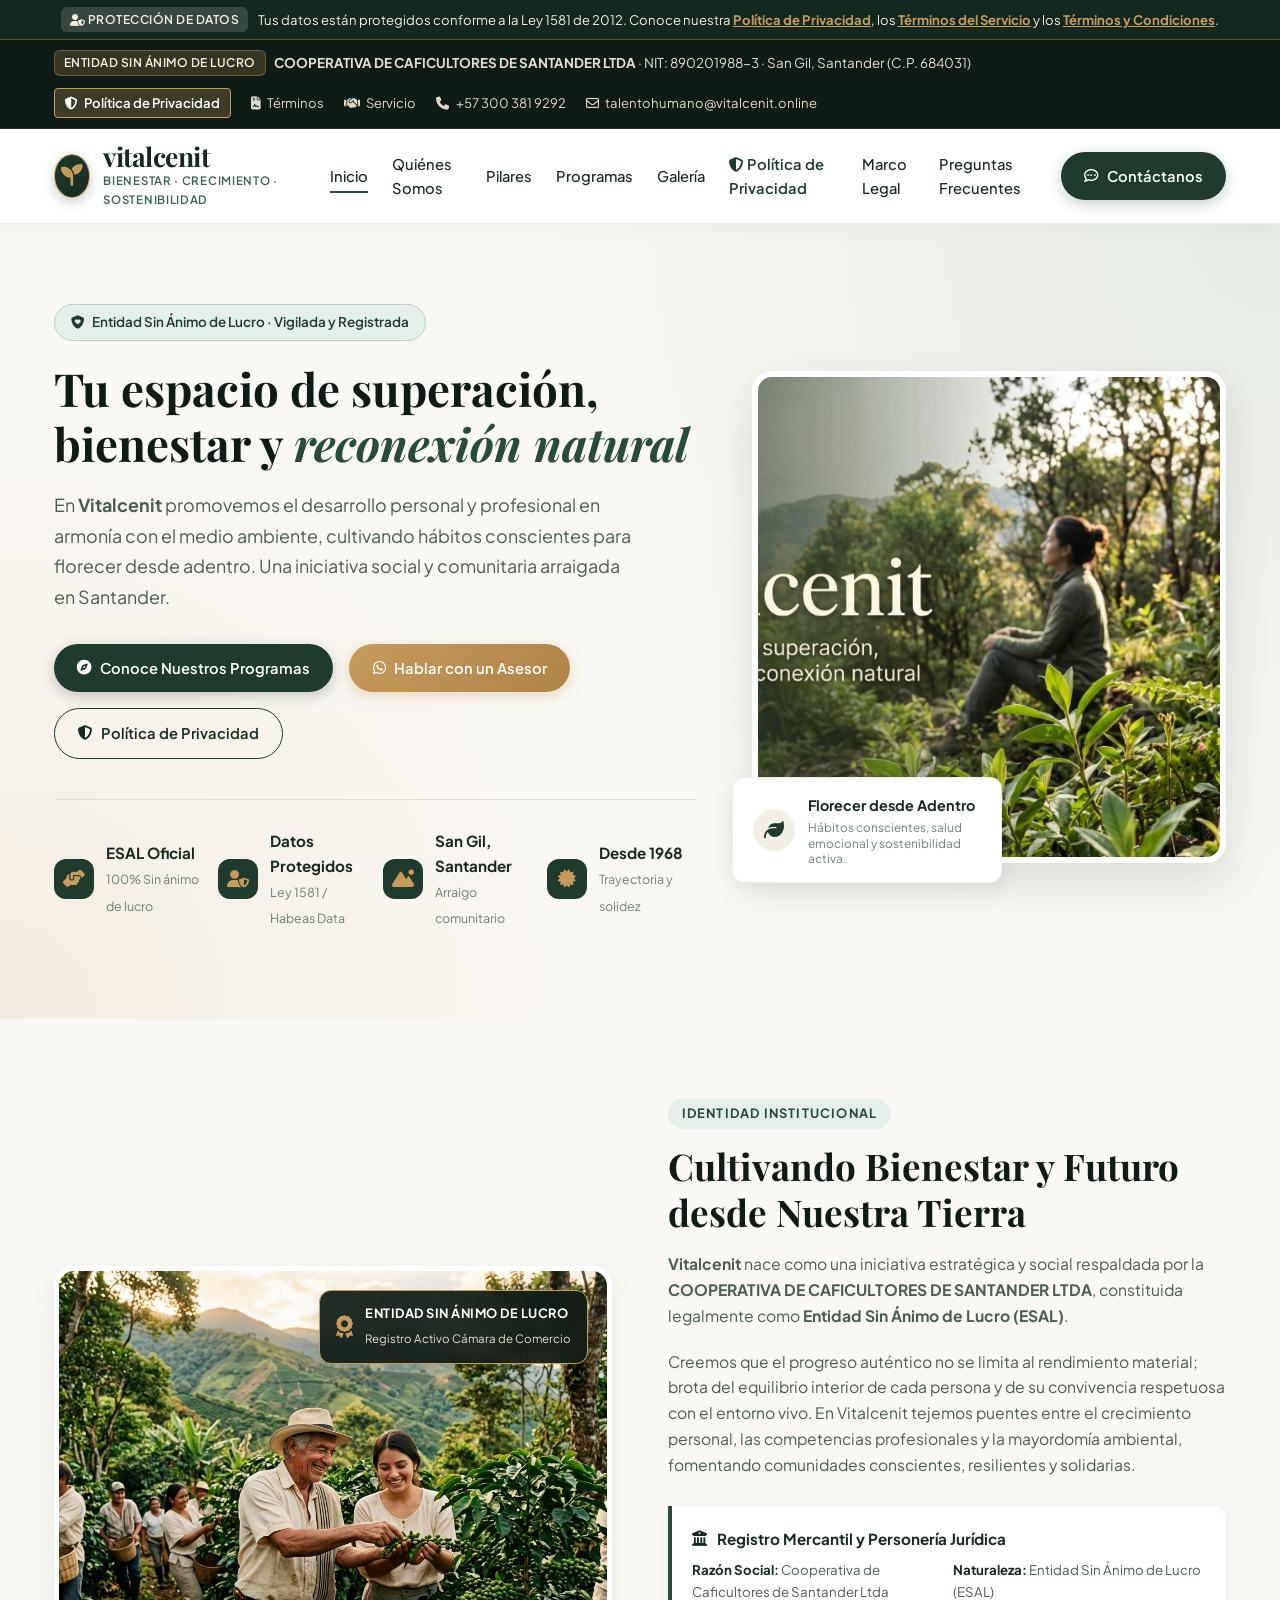
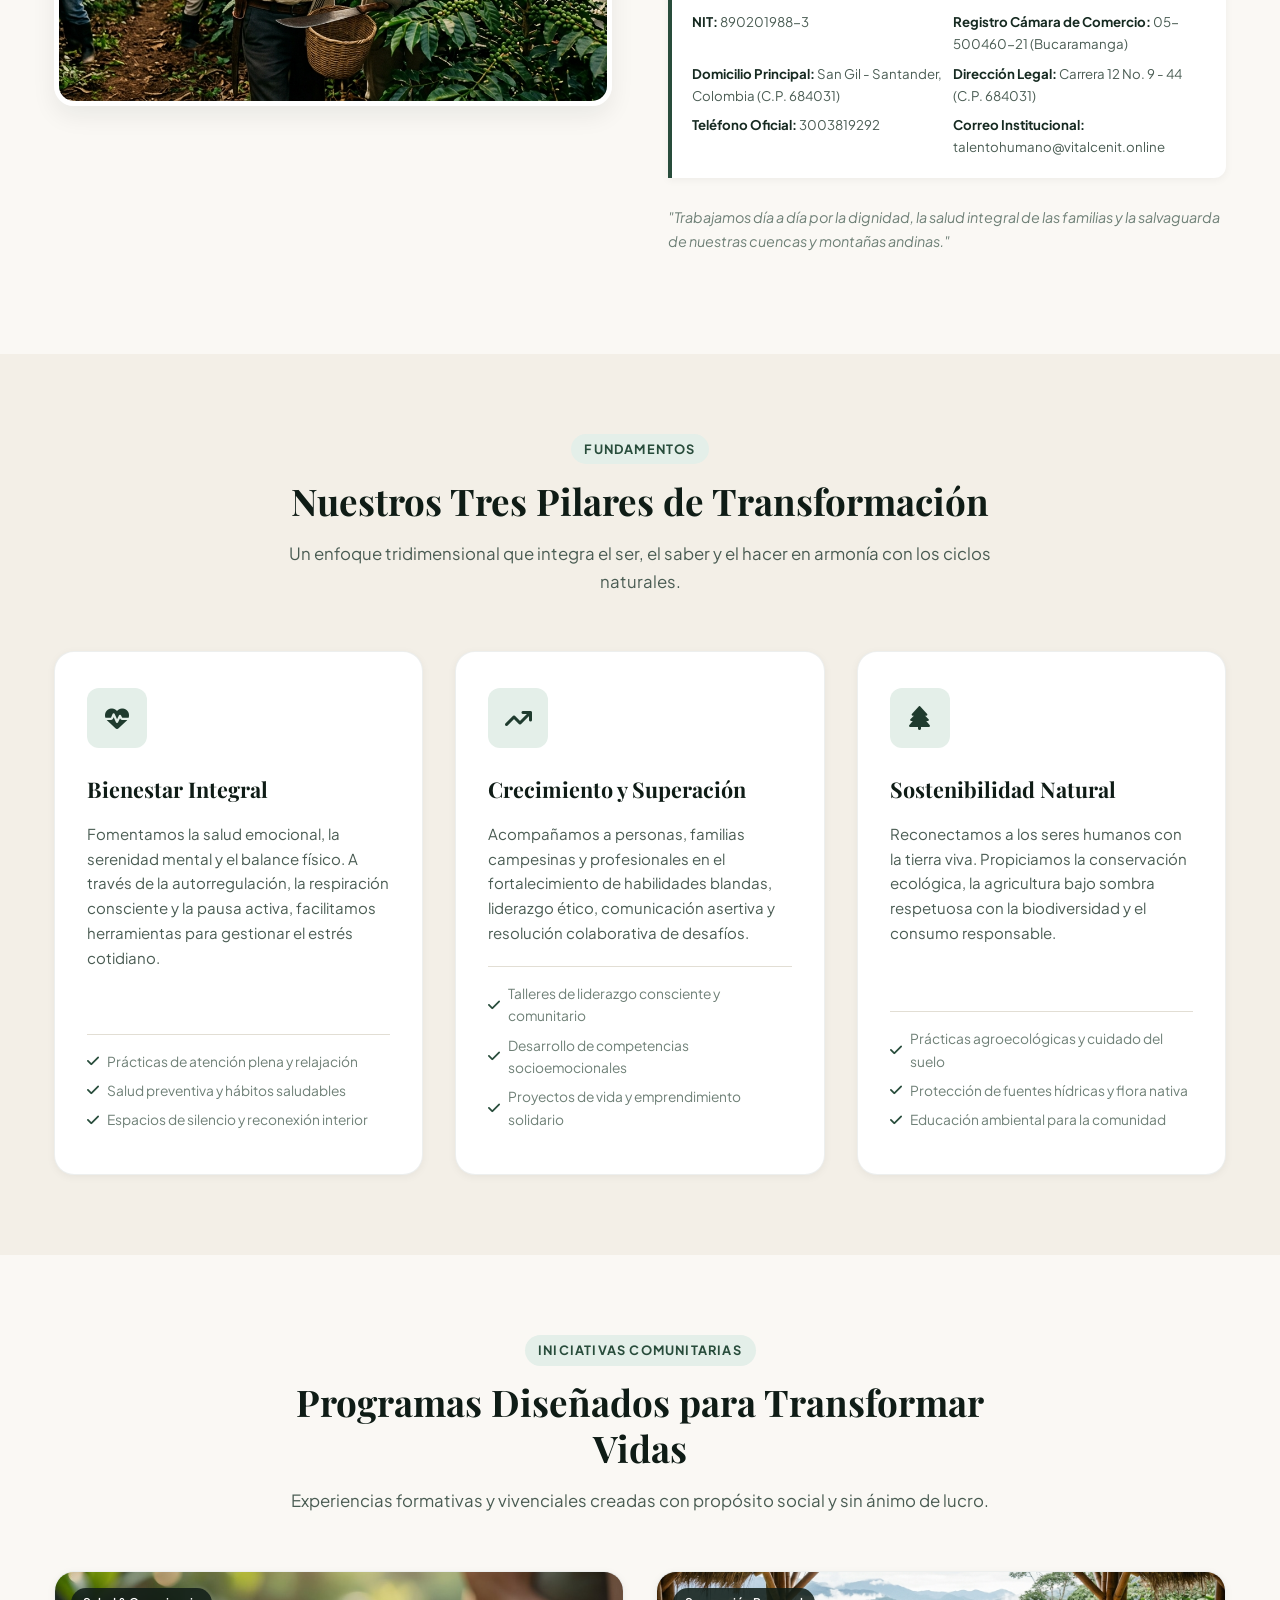
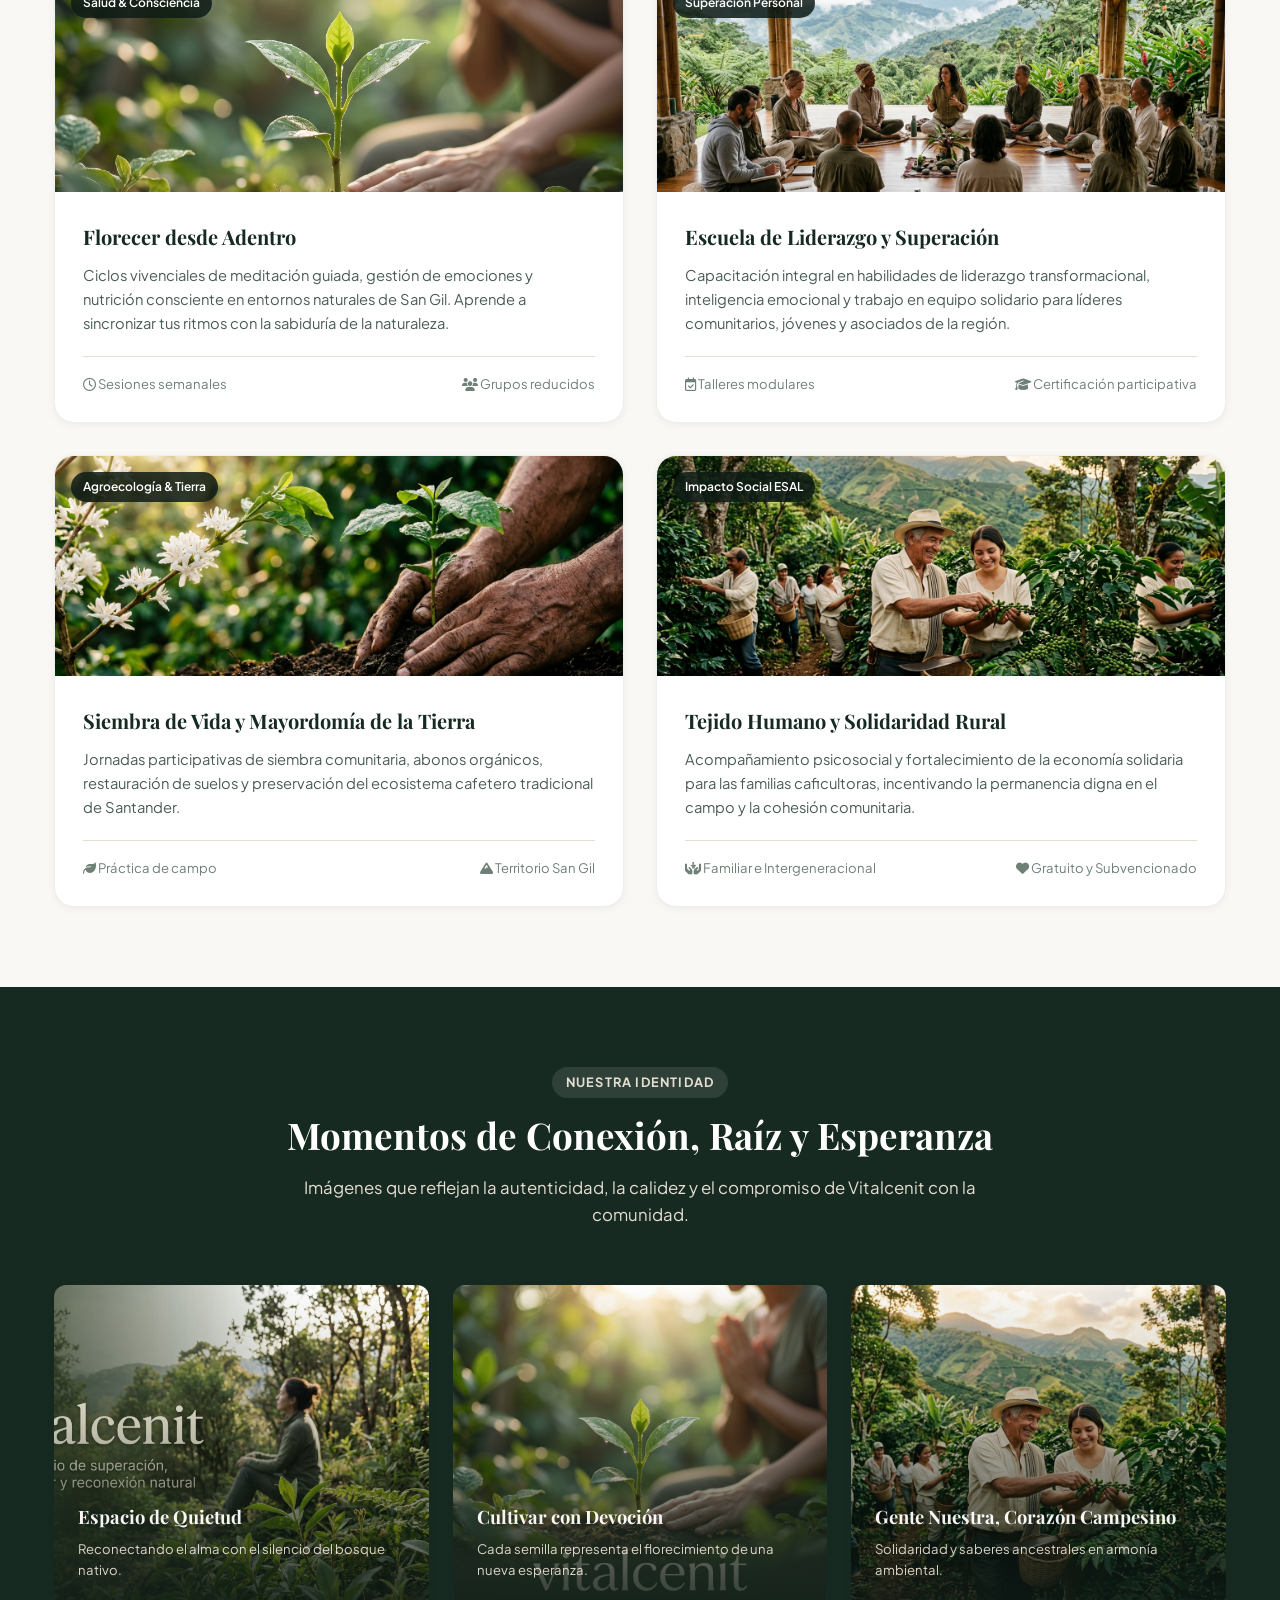
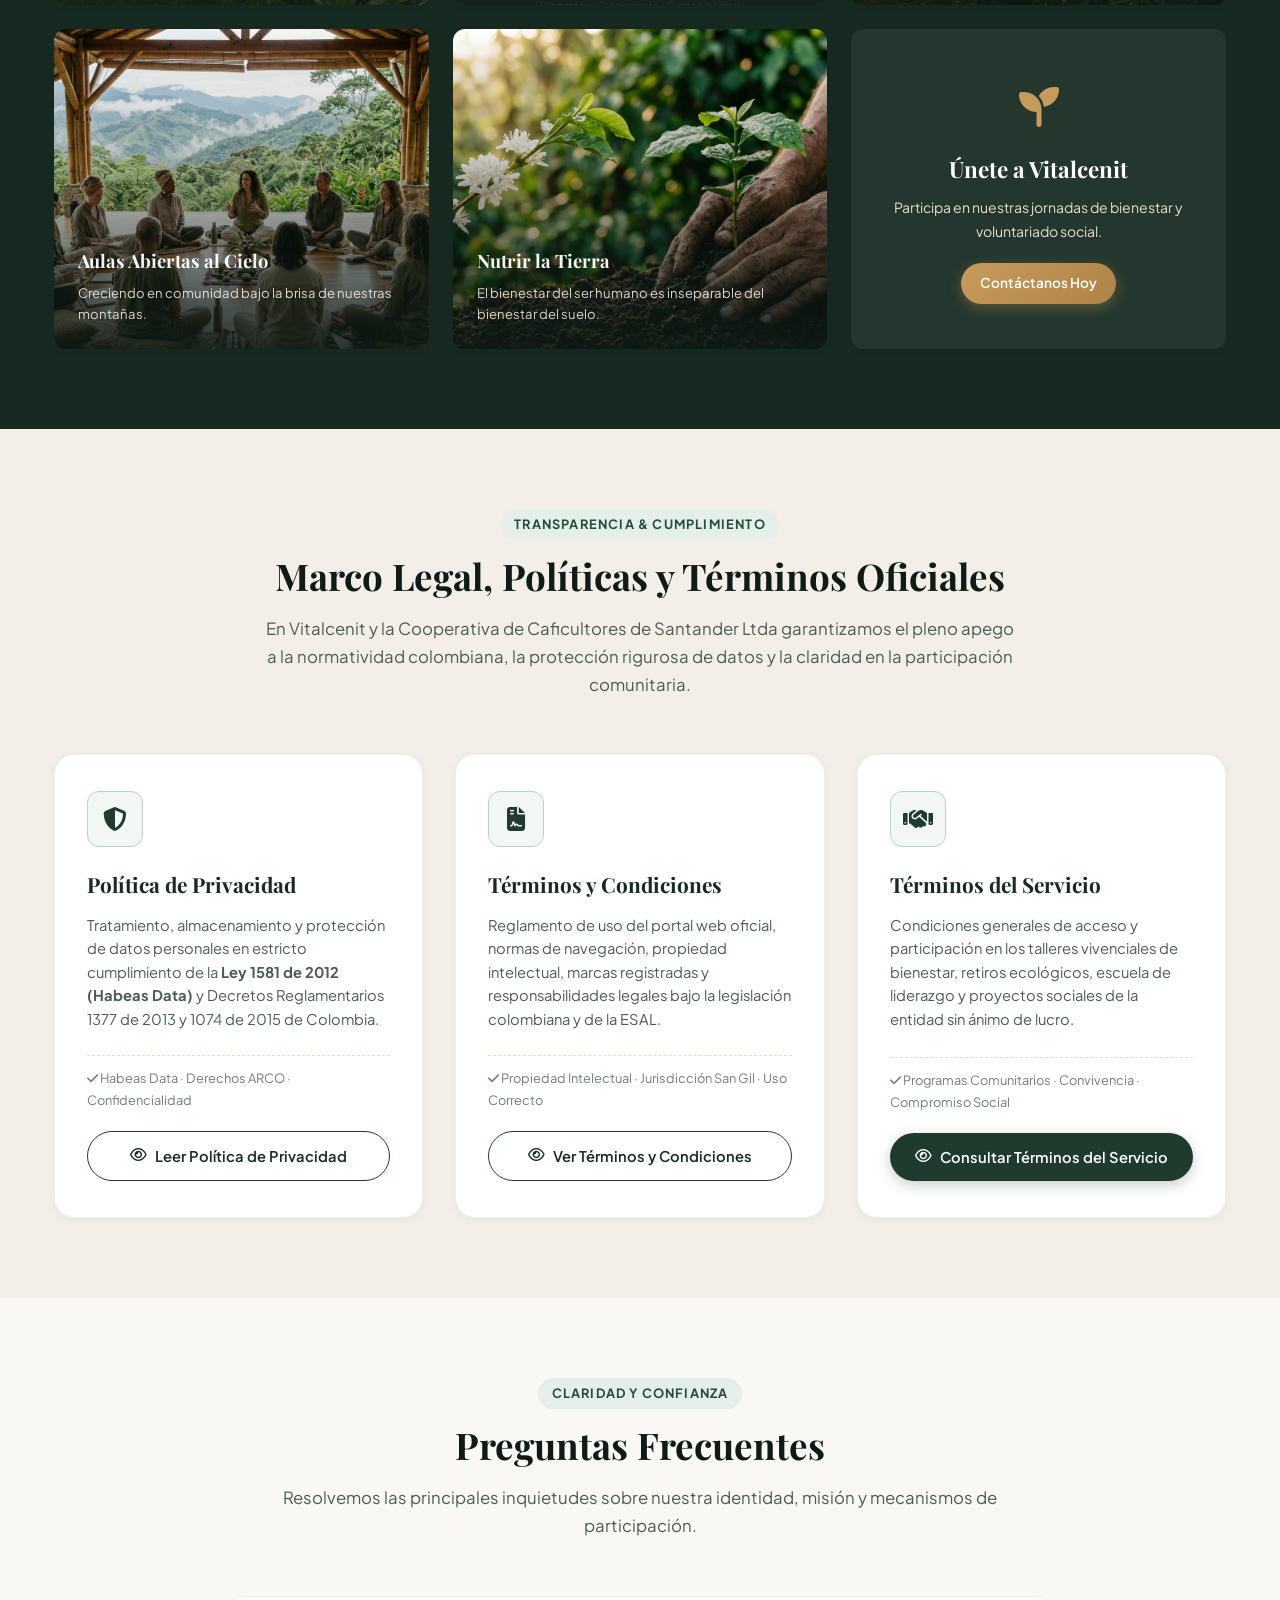
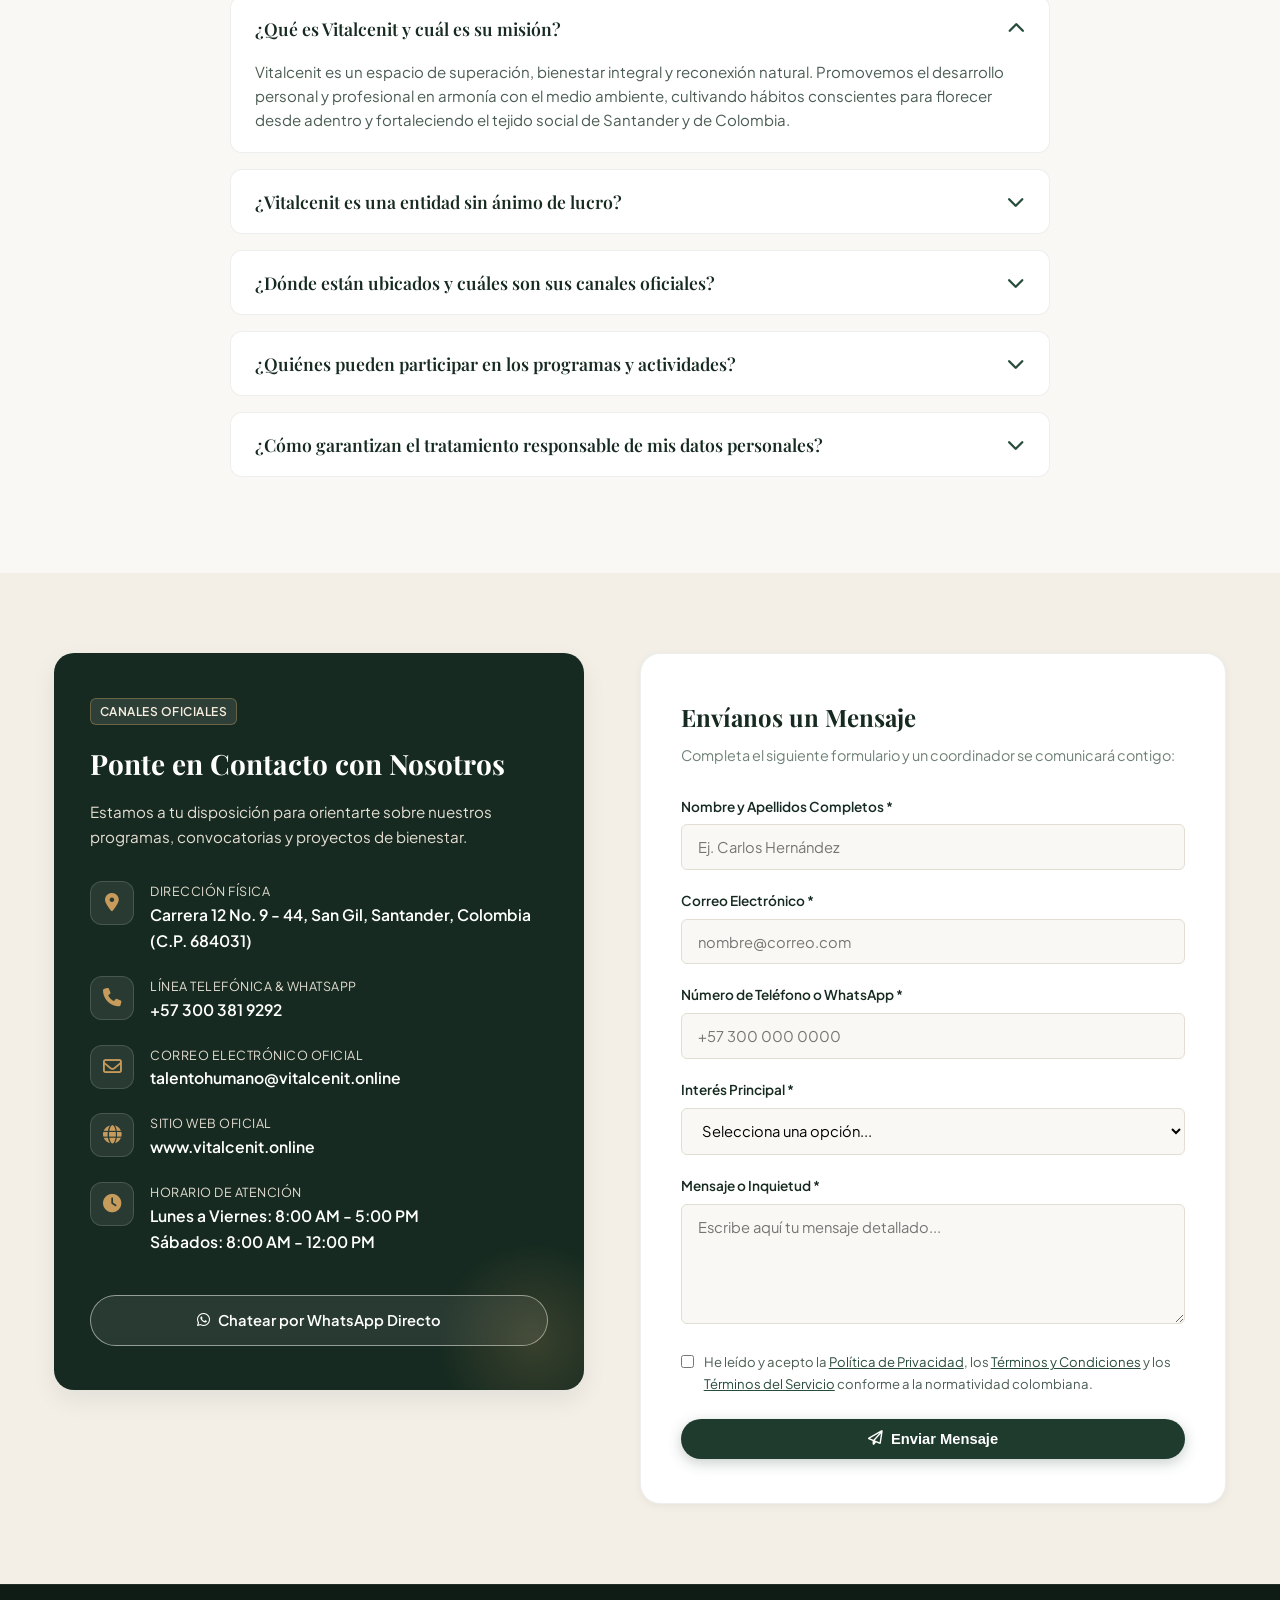
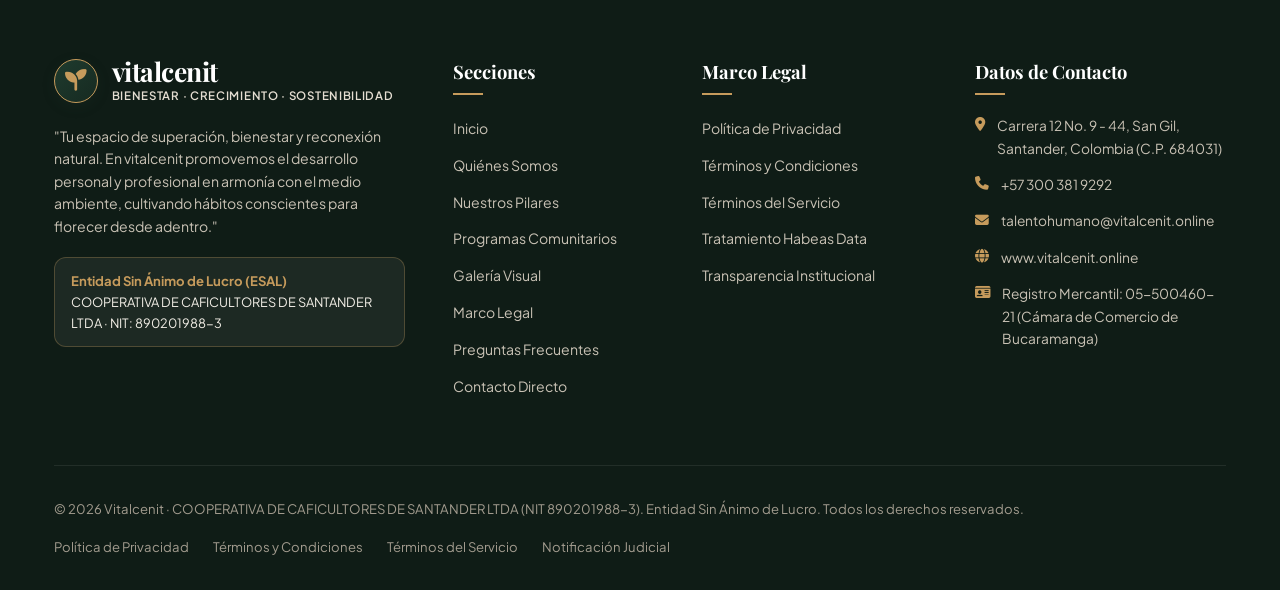
==== commit 858514c7: "Agregar codigo postal oficial 684031 a las direcciones y sedes" ====
--- a/index.html
+++ b/index.html
@@ -1,4 +1,4 @@
-<!DOCTYPE html>
+﻿<!DOCTYPE html>
 <html lang="es">
 <head>
     <meta name="facebook-domain-verification" content="gbp32sgc3ebdm9kmitlw7c5tz343pl" />
@@ -42,7 +42,7 @@
         <div class="container top-bar-content">
             <div class="top-bar-badge">
                 <span class="esal-tag">Entidad Sin Ánimo de Lucro</span>
-                <span><strong>COOPERATIVA DE CAFICULTORES DE SANTANDER LTDA</strong> · NIT: 890201988-3 · San Gil, Santander</span>
+                <span><strong>COOPERATIVA DE CAFICULTORES DE SANTANDER LTDA</strong> · NIT: 890201988-3 · San Gil, Santander (C.P. 684031)</span>
             </div>
             <div class="top-bar-links">
                 <a href="politica-de-privacidad.html" class="top-bar-privacy-btn"><i class="fa-solid fa-shield-halved"></i> Política de Privacidad</a>
@@ -217,8 +217,8 @@
                             <li><strong>Naturaleza:</strong> Entidad Sin Ánimo de Lucro (ESAL)</li>
                             <li><strong>NIT:</strong> 890201988-3</li>
                             <li><strong>Registro Cámara de Comercio:</strong> 05-500460-21 (Bucaramanga)</li>
-                            <li><strong>Domicilio Principal:</strong> San Gil - Santander, Colombia</li>
-                            <li><strong>Dirección Legal:</strong> Carrera 12 No. 9 - 44</li>
+                            <li><strong>Domicilio Principal:</strong> San Gil - Santander, Colombia (C.P. 684031)</li>
+                            <li><strong>Dirección Legal:</strong> Carrera 12 No. 9 - 44 (C.P. 684031)</li>
                             <li><strong>Teléfono Oficial:</strong> 3003819292</li>
                             <li><strong>Correo Institucional:</strong> talentohumano@vitalcenit.online</li>
                         </ul>
@@ -550,7 +550,7 @@
                         <i class="fa-solid fa-chevron-down"></i>
                     </button>
                     <div class="faq-answer">
-                        Nuestra sede principal se encuentra en <strong>Carrera 12 No. 9 - 44, San Gil, Santander, Colombia</strong>. Puedes contactarnos por teléfono o WhatsApp al <strong>+57 300 381 9292</strong>, mediante el correo electrónico oficial <strong>talentohumano@vitalcenit.online</strong> o visitando nuestro sitio web oficial <strong>www.vitalcenit.online</strong>.
+                        Nuestra sede principal se encuentra en <strong>Carrera 12 No. 9 - 44, San Gil, Santander, Colombia (C.P. 684031)</strong>. Puedes contactarnos por teléfono o WhatsApp al <strong>+57 300 381 9292</strong>, mediante el correo electrónico oficial <strong>talentohumano@vitalcenit.online</strong> o visitando nuestro sitio web oficial <strong>www.vitalcenit.online</strong>.
                     </div>
                 </div>
 
@@ -596,7 +596,7 @@
                             </div>
                             <div class="channel-details">
                                 <span>Dirección Física</span>
-                                <strong>Carrera 12 No. 9 - 44, San Gil, Santander, Colombia</strong>
+                                <strong>Carrera 12 No. 9 - 44, San Gil, Santander, Colombia (C.P. 684031)</strong>
                             </div>
                         </div>
 
@@ -755,7 +755,7 @@
                     <ul class="footer-contact-list">
                         <li>
                             <i class="fa-solid fa-location-dot"></i>
-                            <span>Carrera 12 No. 9 - 44, San Gil, Santander, Colombia</span>
+                            <span>Carrera 12 No. 9 - 44, San Gil, Santander, Colombia (C.P. 684031)</span>
                         </li>
                         <li>
                             <i class="fa-solid fa-phone"></i>
@@ -793,3 +793,5 @@
     <script src="app.js"></script>
 </body>
 </html>
+
+
